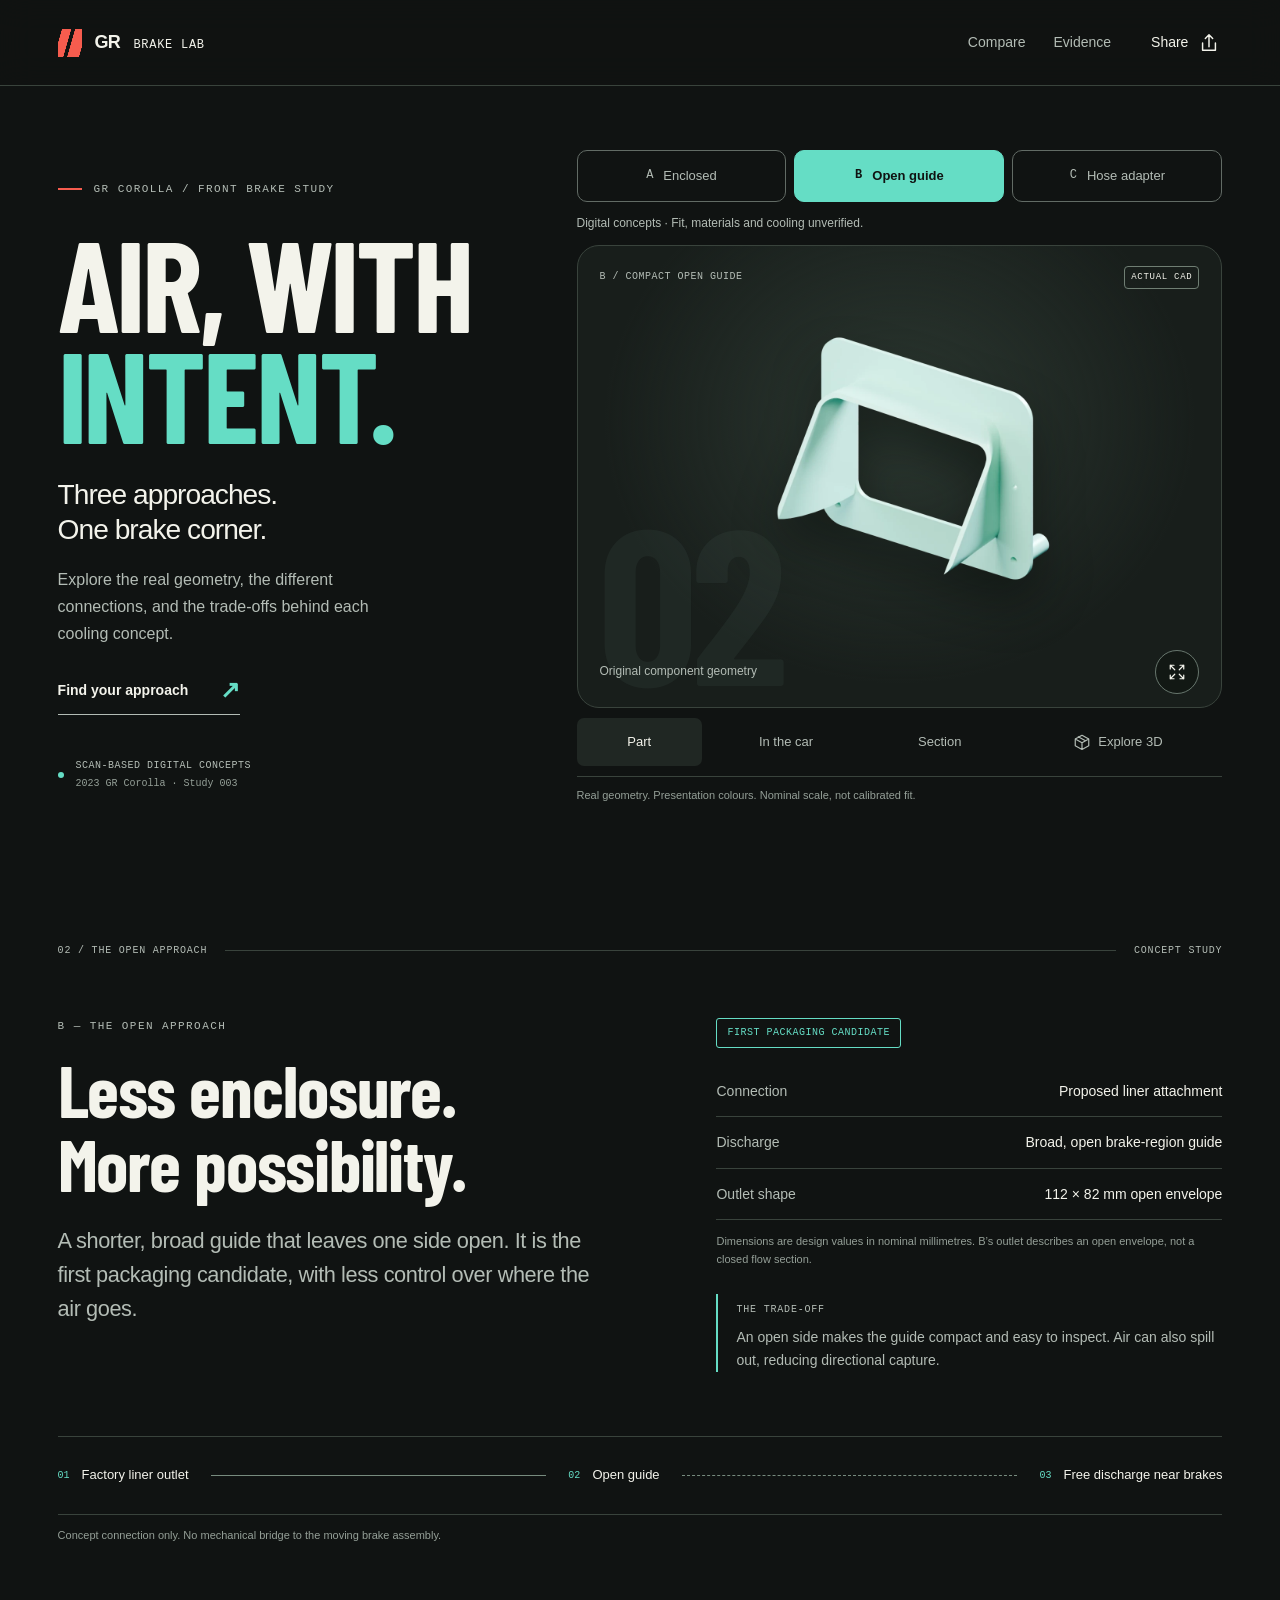
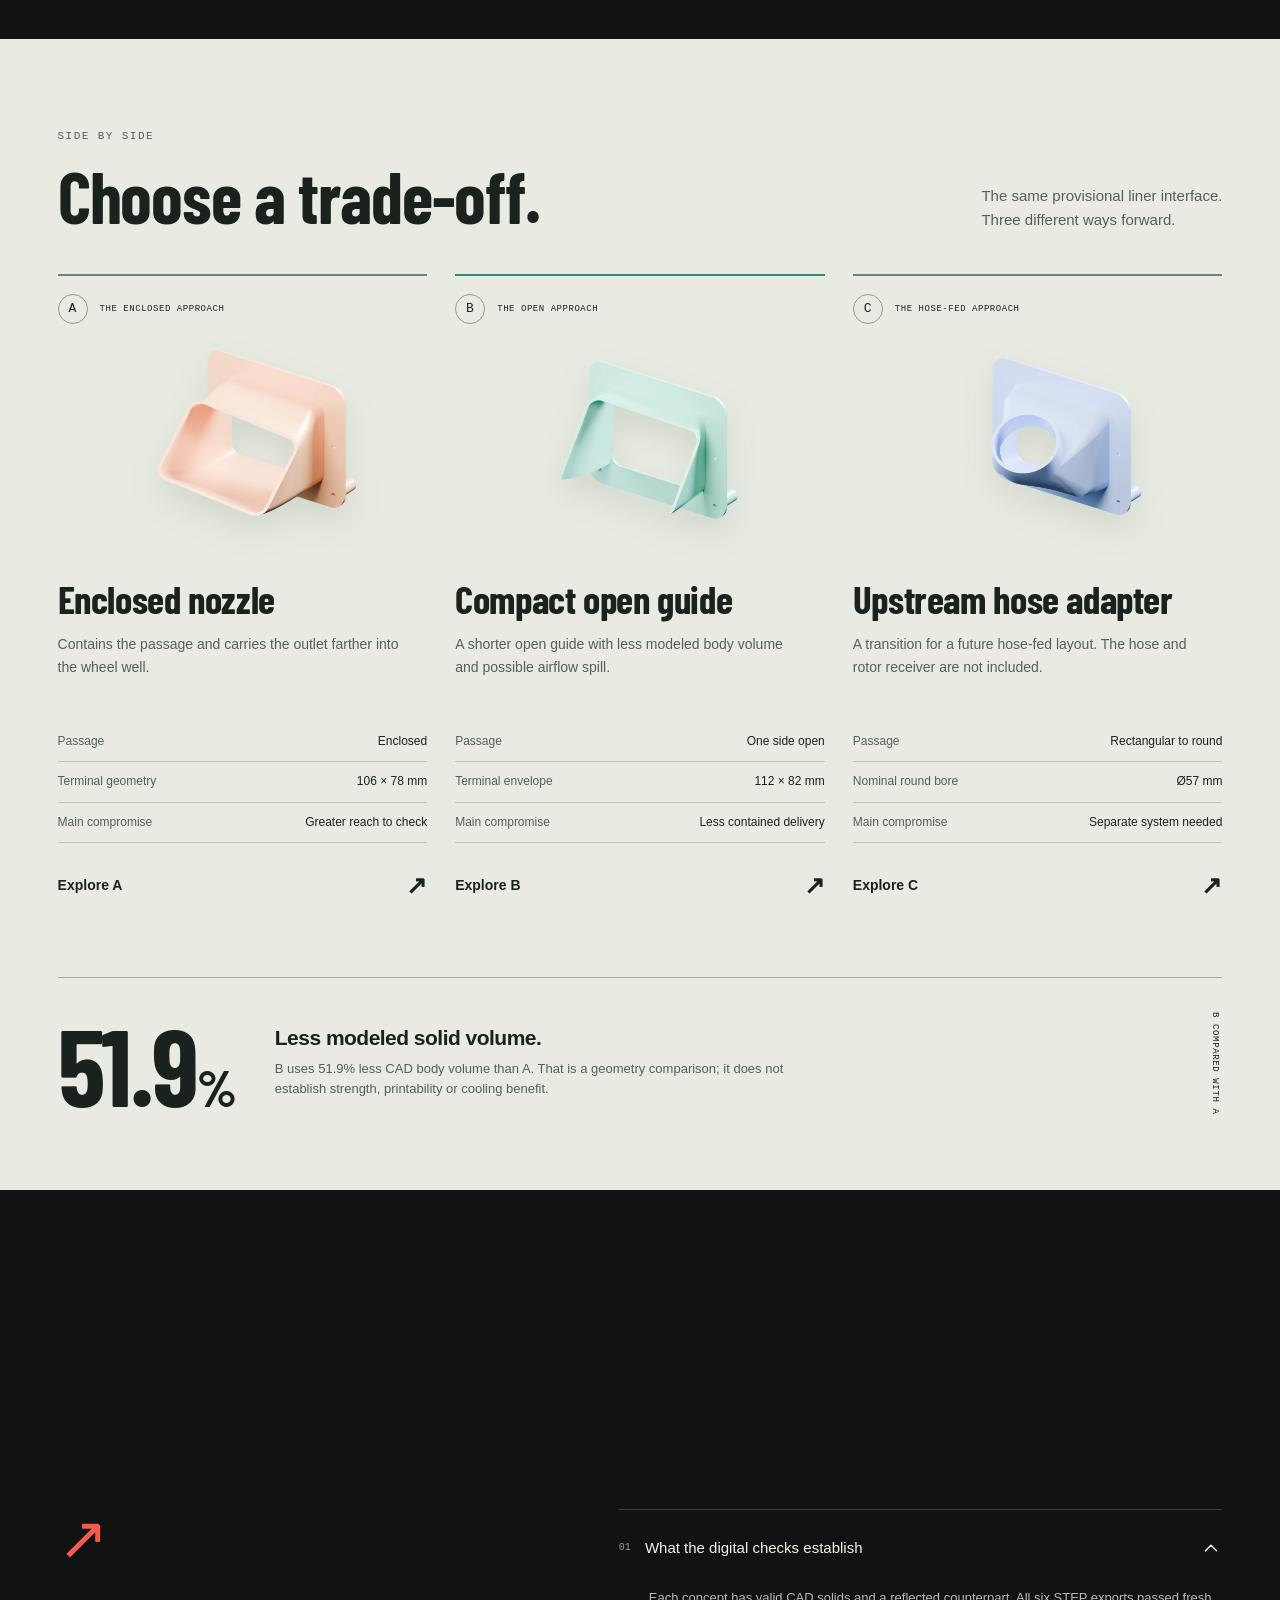
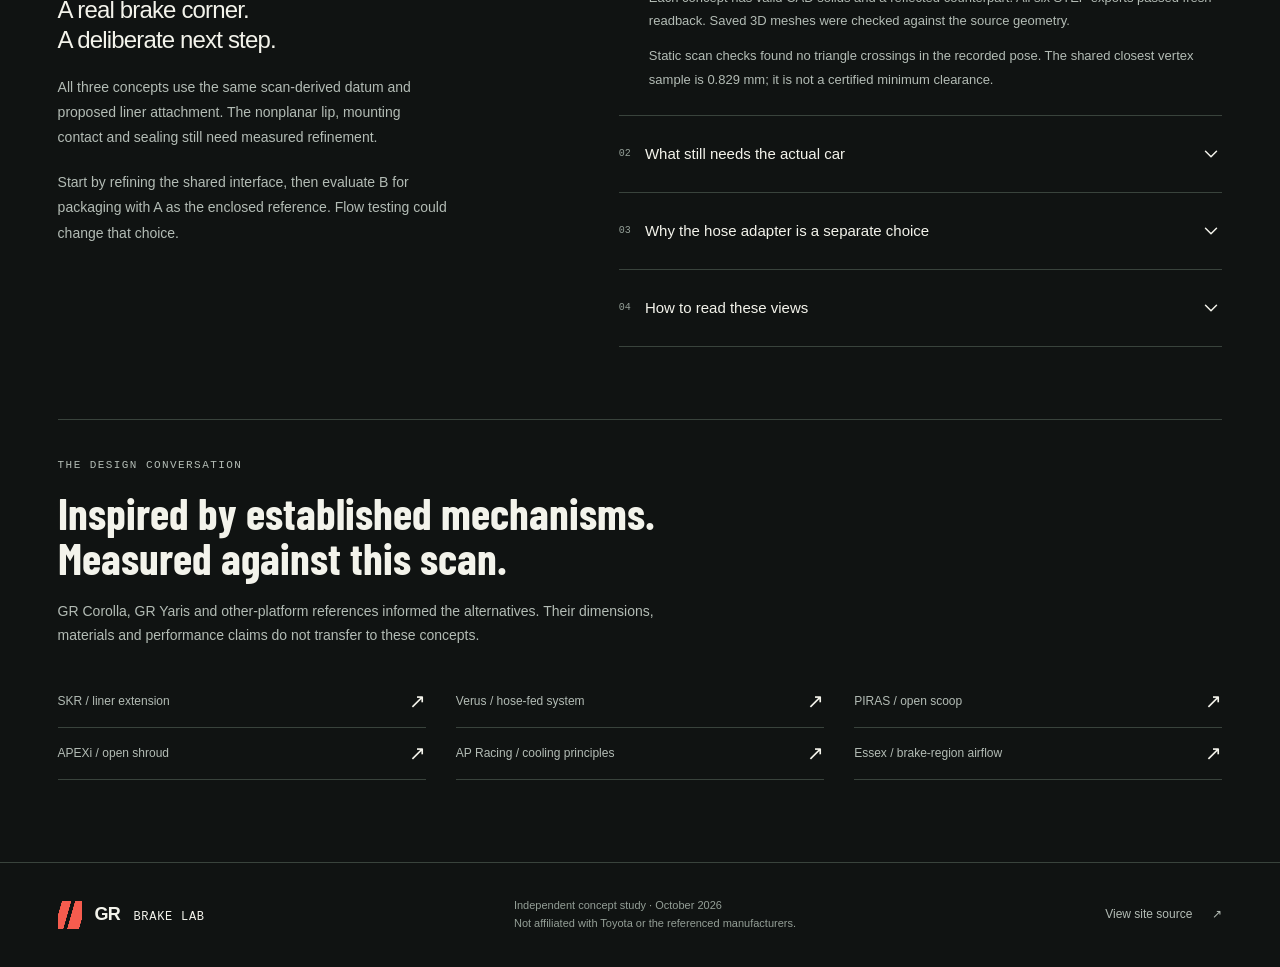
==== index.html @ 75c65ee0 "Publish interactive GR Corolla brake-cooling concept showcase" ====
<!doctype html>
<html lang="en">
<head>
  <meta charset="utf-8">
  <meta name="viewport" content="width=device-width, initial-scale=1, viewport-fit=cover">
  <meta name="theme-color" content="#101312">
  <meta name="description" content="Explore three scan-based GR Corolla brake-cooling concepts. Real CAD, interactive 3D, and an honest look at the trade-offs.">
  <meta property="og:title" content="GR Brake Lab — Air, with intent.">
  <meta property="og:description" content="Three approaches to one brake corner. Explore the real geometry and compare the trade-offs.">
  <meta property="og:type" content="website">
  <meta property="og:url" content="https://barsnbolts.github.io/gr-corolla-brake-lab/">
  <meta property="og:image" content="https://barsnbolts.github.io/gr-corolla-brake-lab/assets/b-context.webp">
  <link rel="icon" href="favicon.svg" type="image/svg+xml">
  <link rel="preload" as="font" href="assets/vendor/barlow-condensed-700.ttf" type="font/ttf" crossorigin>
  <link rel="preload" as="image" href="assets/b-poster.webp">
  <link rel="stylesheet" href="styles.css">
  <script src="app.js" defer></script>
  <title>GR Brake Lab — Three Cooling Concepts</title>
</head>
<body>
  <a class="skip-link" href="#concepts">Skip to the concepts</a>
  <div class="read-progress" aria-hidden="true"><span></span></div>
  <header class="site-header">
    <a class="wordmark" href="#top" aria-label="GR Brake Lab home"><span class="brand-stripes" aria-hidden="true"></span><strong>GR <span>BRAKE LAB</span></strong></a>
    <nav aria-label="Main navigation"><a href="#compare">Compare</a><a href="#evidence">Evidence</a><button class="share-button" type="button" id="share"><span>Share</span><svg viewBox="0 0 24 24" aria-hidden="true"><path d="M12 16V3m-4 4 4-4 4 4M5 12v8h14v-8"/></svg></button></nav>
  </header>
  <main id="top">
    <section class="hero shell" aria-labelledby="hero-title">
      <div class="hero-intro">
        <p class="eyebrow reveal"><span class="tiny-line"></span> GR COROLLA / FRONT BRAKE STUDY</p>
        <h1 id="hero-title" class="reveal">AIR, WITH<br><span>INTENT.</span></h1>
        <p class="hero-deck reveal">Three approaches.<br> One brake corner.</p>
        <p class="hero-description reveal">Explore the real geometry, the different connections, and the trade-offs behind each cooling concept.</p>
        <a class="text-link reveal" href="#concepts">Find your approach <span aria-hidden="true">↗</span></a>
        <div class="study-stamp reveal"><span class="status-dot" aria-hidden="true"></span><span>SCAN-BASED DIGITAL CONCEPTS<br><small>2023 GR Corolla · Study 003</small></span></div>
      </div>
      <div class="explorer" id="concepts">
        <div class="option-tabs" role="tablist" aria-label="Cooling concept">
          <button type="button" role="tab" id="tab-a" aria-controls="concept-stage" aria-selected="false" tabindex="-1" data-option="a"><span>A</span><span>Enclosed</span></button>
          <button type="button" role="tab" id="tab-b" aria-controls="concept-stage" aria-selected="true" tabindex="0" data-option="b"><span>B</span><span>Open guide</span></button>
          <button type="button" role="tab" id="tab-c" aria-controls="concept-stage" aria-selected="false" tabindex="-1" data-option="c"><span>C</span><span>Hose adapter</span></button>
        </div>
        <p class="concept-status">Digital concepts · Fit, materials and cooling unverified.</p>
        <div class="stage" id="concept-stage" role="tabpanel" aria-labelledby="tab-b" tabindex="0" data-view="part">
          <div class="stage-topline"><span id="stage-label">B / COMPACT OPEN GUIDE</span><span class="stage-tag">ACTUAL CAD</span></div>
          <span class="stage-index" aria-hidden="true" id="stage-index">02</span>
          <div class="media-wrap" id="media-wrap"><img id="concept-image" src="assets/b-poster.webp" width="1200" height="1000" alt="Teal compact open guide with an inlet flange and an intentionally open side." fetchpriority="high"><div id="model-slot" hidden></div></div>
          <div class="stage-bottomline"><span id="view-caption">Original component geometry</span><button id="expand-image" class="icon-button" type="button" aria-label="Enlarge current CAD view"><svg viewBox="0 0 24 24" aria-hidden="true"><path d="M8 3H3v5m13-5h5v5M3 16v5h5m13-5v5h-5M3 3l6 6m12-6-6 6M3 21l6-6m12 6-6-6"/></svg></button></div>
          <div id="model-controls" class="model-controls" hidden><button type="button" id="rotate-model" aria-pressed="false">Auto-rotate</button><button type="button" id="reset-model">Reset view</button></div>
          <div id="media-status" class="media-status" role="status" aria-live="polite"></div>
        </div>
        <div class="view-tabs" role="group" aria-label="View type"><button type="button" data-view="part" aria-pressed="true">Part</button><button type="button" data-view="context" aria-pressed="false">In the car</button><button type="button" data-view="section" aria-pressed="false">Section</button><button type="button" data-view="3d" aria-pressed="false"><svg viewBox="0 0 24 24" aria-hidden="true"><path d="m12 3 9 5v9l-9 5-9-5V8l9-5Zm-9 5 9 5 9-5m-9 5v9m-5-17 9 5"/></svg>Explore 3D</button></div>
        <p class="media-note" id="media-note">Real geometry. Presentation colours. Nominal scale, not calibrated fit.</p>
      </div>
    </section>

    <section class="concept-story shell" aria-labelledby="concept-title">
      <div class="section-marker"><span id="story-number">02 / THE OPEN APPROACH</span><span class="marker-rule"></span><span>CONCEPT STUDY</span></div>
      <div class="story-grid">
        <div><p class="eyebrow" id="concept-kicker">B — COMPACT OPEN GUIDE</p><h2 id="concept-title">Less enclosure.<br>More possibility.</h2><p class="large-copy" id="concept-description">A shorter, broad guide that leaves one side open. It is the first packaging candidate, with less control over where the air goes.</p></div>
        <div class="story-details"><span class="recommendation" id="recommendation">FIRST PACKAGING CANDIDATE</span><dl class="spec-list"><div><dt>Connection</dt><dd id="spec-mount">Proposed liner attachment</dd></div><div><dt>Discharge</dt><dd id="spec-route">Broad, open brake-region guide</dd></div><div><dt>Outlet shape</dt><dd id="spec-outlet">112 × 82 mm open envelope</dd></div></dl><p class="spec-note">Dimensions are design values in nominal millimetres. B’s outlet describes an open envelope, not a closed flow section.</p><div class="tradeoff"><span>THE TRADE-OFF</span><p id="concept-tradeoff">An open side makes the guide compact and easy to inspect. Air can also spill out, reducing directional capture.</p></div></div>
      </div>
      <div class="connection-diagram" aria-label="Conceptual connection, not simulated airflow"><div class="connection-node"><span>01</span><strong>Factory liner outlet</strong></div><span class="connection-line" aria-hidden="true"></span><div class="connection-node"><span>02</span><strong id="connection-part">Open guide</strong></div><span class="connection-line is-open" aria-hidden="true"></span><div class="connection-node"><span>03</span><strong id="connection-end">Free discharge near brakes</strong></div></div>
      <p class="diagram-note" id="diagram-note">Concept connection only. No mechanical bridge to the moving brake assembly.</p>
    </section>

    <section class="comparison-section" id="compare" aria-labelledby="compare-title">
      <div class="shell"><div class="section-heading reveal"><div><p class="eyebrow">SIDE BY SIDE</p><h2 id="compare-title">Choose a trade-off.</h2></div><p>The same provisional liner interface.<br>Three different ways forward.</p></div>
        <div class="comparison-grid">
          <article class="comparison-card reveal" data-theme="a"><div class="card-top"><span class="option-letter">A</span><span>THE ENCLOSED APPROACH</span></div><img src="assets/a-poster.webp" width="1200" height="1000" loading="lazy" alt="Orange enclosed nozzle with a curved, closed passage."><h3>Enclosed nozzle</h3><p>Contains the passage and carries the outlet farther into the wheel well.</p><dl><div><dt>Passage</dt><dd>Enclosed</dd></div><div><dt>Terminal geometry</dt><dd>106 × 78 mm</dd></div><div><dt>Main compromise</dt><dd>Greater reach to check</dd></div></dl><button type="button" class="card-link" data-select="a">Explore A <span aria-hidden="true">↗</span></button></article>
          <article class="comparison-card reveal" data-theme="b"><div class="card-top"><span class="option-letter">B</span><span>THE OPEN APPROACH</span></div><img src="assets/b-poster.webp" width="1200" height="1000" loading="lazy" alt="Teal open guide with a shorter body and one open side."><h3>Compact open guide</h3><p>A shorter open guide with less modeled body volume and possible airflow spill.</p><dl><div><dt>Passage</dt><dd>One side open</dd></div><div><dt>Terminal envelope</dt><dd>112 × 82 mm</dd></div><div><dt>Main compromise</dt><dd>Less contained delivery</dd></div></dl><button type="button" class="card-link" data-select="b">Explore B <span aria-hidden="true">↗</span></button></article>
          <article class="comparison-card reveal" data-theme="c"><div class="card-top"><span class="option-letter">C</span><span>THE HOSE-FED APPROACH</span></div><img src="assets/c-poster.webp" width="1200" height="1000" loading="lazy" alt="Blue rectangular-to-round upstream hose adapter."><h3>Upstream hose adapter</h3><p>A transition for a future hose-fed layout. The hose and rotor receiver are not included.</p><dl><div><dt>Passage</dt><dd>Rectangular to round</dd></div><div><dt>Nominal round bore</dt><dd>Ø57 mm</dd></div><div><dt>Main compromise</dt><dd>Separate system needed</dd></div></dl><button type="button" class="card-link" data-select="c">Explore C <span aria-hidden="true">↗</span></button></article>
        </div>
        <div class="geometry-fact reveal"><span class="fact-number">51.9<span>%</span></span><div><h3>Less modeled solid volume.</h3><p>B uses 51.9% less CAD body volume than A. That is a geometry comparison; it does not establish strength, printability or cooling benefit.</p></div><span class="fact-label">B COMPARED WITH A</span></div>
      </div>
    </section>

    <section class="evidence-section shell" id="evidence" aria-labelledby="evidence-title"><div class="section-heading reveal"><div><p class="eyebrow">BUILT ON EVIDENCE</p><h2 id="evidence-title">Inspect the idea.<br>Know its limits.</h2></div><p>These are scan-based digital concepts.<br>Physical fit, material suitability and<br>cooling performance remain unverified.</p></div>
      <div class="evidence-grid"><div class="evidence-lead reveal"><span class="evidence-symbol" aria-hidden="true">↗</span><h3>A real brake corner.<br>A deliberate next step.</h3><p>All three concepts use the same scan-derived datum and proposed liner attachment. The nonplanar lip, mounting contact and sealing still need measured refinement.</p><p>Start by refining the shared interface, then evaluate B for packaging with A as the enclosed reference. Flow testing could change that choice.</p></div><div class="evidence-details">
        <details open><summary><span>01</span>What the digital checks establish<svg viewBox="0 0 24 24" aria-hidden="true"><path d="M6 9l6 6 6-6"/></svg></summary><div><p>Each concept has valid CAD solids and a reflected counterpart. All six STEP exports passed fresh readback. Saved 3D meshes were checked against the source geometry.</p><p>Static scan checks found no triangle crossings in the recorded pose. The shared closest vertex sample is 0.829 mm; it is not a certified minimum clearance.</p></div></details>
        <details><summary><span>02</span>What still needs the actual car<svg viewBox="0 0 24 24" aria-hidden="true"><path d="M6 9l6 6 6-6"/></svg></summary><div><p>Physical scale, liner contact and sealing, backside support, fastener retention, wheel and tyre clearance, full steering and suspension movement, and material/temperature testing.</p><p>The wheel is absent from the scan. Reflected geometry does not verify the opposite side. No prototype or installation is approved by this study.</p></div></details>
        <details><summary><span>03</span>Why the hose adapter is a separate choice<svg viewBox="0 0 24 24" aria-hidden="true"><path d="M6 9l6 6 6-6"/></svg></summary><div><p>C finishes the upstream component concept. An actual hose fit, retention method, moving hose route and rotor-side receiver are separate work. Its nominal 63 mm outside / 57 mm inside round band is a design choice.</p><p>The terminal section is 67.6% smaller than the inlet section. The piecewise taper has slope changes; pressure loss and cooling have not been measured.</p></div></details>
        <details><summary><span>04</span>How to read these views<svg viewBox="0 0 24 24" aria-hidden="true"><path d="M6 9l6 6 6-6"/></svg></summary><div><p>“Part” and interactive 3D show the new component. “In the car” places it against the recorded scan pose. “Section” is a diagnostic visual cut, not a manufactured half-part.</p><p>Colours and orientation aid comparison. Dimensions remain nominal and uncalibrated. There is no simulated airflow in these animations.</p><p>C’s tested one-degree aim edit succeeds; a tested three-degree edit is rejected by the CAD construction. Arbitrary parameter changes are not qualified.</p></div></details>
      </div></div>
      <div class="sources-block reveal"><p class="eyebrow">THE DESIGN CONVERSATION</p><h3>Inspired by established mechanisms.<br>Measured against this scan.</h3><p>GR Corolla, GR Yaris and other-platform references informed the alternatives. Their dimensions, materials and performance claims do not transfer to these concepts.</p><div class="source-links"><a href="https://www.skrdynamics.com/product-page/gr-yaris-brake-duct" target="_blank" rel="noopener noreferrer">SKR / liner extension <span aria-hidden="true">↗</span></a><a href="https://www.verus-engineering.com/shop/full-brake-cooling-kit-toyota-gr-corolla-4199" target="_blank" rel="noopener noreferrer">Verus / hose-fed system <span aria-hidden="true">↗</span></a><a href="https://www.pirasmotorsport.com/collections/best-sellers/products/piii-gr-corolla-brake-cooling-kit" target="_blank" rel="noopener noreferrer">PIRAS / open scoop <span aria-hidden="true">↗</span></a><a href="https://www.apexi.co.jp/products/others/gr-corolla-gzea14h-originalparts/" target="_blank" rel="noopener noreferrer">APEXi / open shroud <span aria-hidden="true">↗</span></a><a href="https://apracing.com/race-car/brake-discs/disc-cooling" target="_blank" rel="noopener noreferrer">AP Racing / cooling principles <span aria-hidden="true">↗</span></a><a href="https://www.essexparts.com/news-blog/do-i-need-brake-ducts-on-my-track-car" target="_blank" rel="noopener noreferrer">Essex / brake-region airflow <span aria-hidden="true">↗</span></a></div></div>
    </section>
  </main>
  <footer class="site-footer shell"><a class="wordmark" href="#top"><span class="brand-stripes" aria-hidden="true"></span><strong>GR <span>BRAKE LAB</span></strong></a><p>Independent concept study · October 2026<br>Not affiliated with Toyota or the referenced manufacturers.</p><a href="https://github.com/barsnbolts/gr-corolla-brake-lab" target="_blank" rel="noopener noreferrer">View site source <span aria-hidden="true">↗</span></a></footer>
  <p id="announcement" class="sr-only" role="status" aria-live="polite"></p>
  <dialog id="image-dialog" aria-label="Enlarged CAD view"><button type="button" class="dialog-close" aria-label="Close enlarged view">Close <span aria-hidden="true">×</span></button><img id="dialog-image" alt=""><p id="dialog-caption"></p></dialog>
  <dialog id="share-dialog" aria-labelledby="share-title"><button type="button" class="dialog-close" aria-label="Close share dialog">Close <span aria-hidden="true">×</span></button><h2 id="share-title">Take the idea with you.</h2><p>Copy this link to reopen the selected concept and view.</p><label for="share-url">Shareable link</label><input id="share-url" type="url" readonly><button type="button" id="copy-link" class="primary-button">Copy link</button><p id="share-status" role="status"></p></dialog>
  <noscript><p class="noscript">The comparison and evidence remain available below. Enable JavaScript to switch views and explore interactive 3D.</p></noscript>
</body>
</html>
---- styles.css ----
@font-face{font-family:Barlow;src:url('assets/vendor/barlow-condensed-700.ttf') format('truetype');font-weight:700;font-style:normal;font-display:swap}
:root{color-scheme:dark;--bg:#101312;--surface:#181e1b;--surface-2:#202723;--ink:#f3f3eb;--muted:#b3bcb5;--quiet:#949f97;--line:#39433c;--brand:#f65c4e;--accent:#65ddc5;--a:#f3aa71;--b:#65ddc5;--c:#8baef4;--gutter:clamp(20px,4.5vw,80px);--ease:cubic-bezier(.2,.75,.25,1);--display:Barlow,Impact,'Arial Narrow',sans-serif;--body:-apple-system,BlinkMacSystemFont,'Segoe UI',sans-serif;--mono:'SFMono-Regular',Consolas,monospace}
*{box-sizing:border-box}html{scroll-behavior:smooth;scroll-padding-top:100px}body{margin:0;background:var(--bg);color:var(--ink);font-family:var(--body);font-size:16px;line-height:1.6;-webkit-font-smoothing:antialiased}body:has(dialog[open]){overflow:hidden}button,a,input{-webkit-tap-highlight-color:transparent}button,input{font:inherit}button,a{touch-action:manipulation}button{cursor:pointer;color:inherit}a{color:inherit;text-decoration:none}button{border:0}button:disabled{cursor:default}img{display:block;max-width:100%}svg{width:22px;height:22px;fill:none;stroke:currentColor;stroke-width:1.6;stroke-linecap:round;stroke-linejoin:round;flex:none}[hidden]{display:none!important}::selection{background:var(--accent);color:var(--bg)}:focus-visible{outline:3px solid var(--ink);outline-offset:5px;border-radius:4px}h1,h2,h3,p{margin:0}h1,h2,h3{line-height:1.02}h2{font-family:var(--display);font-weight:700;font-size:clamp(48px,5.6vw,82px);letter-spacing:-.015em}button,a{transition:color .2s,background-color .2s,border-color .2s,opacity .2s}button:active,.primary-button:active{opacity:.7}.shell{max-width:1600px;padding-inline:var(--gutter);margin-inline:auto}.sr-only{position:absolute;width:1px;height:1px;padding:0;overflow:hidden;clip:rect(0,0,0,0);white-space:nowrap;border:0}.skip-link{position:fixed;top:10px;left:16px;z-index:50;transform:translateY(-150%);padding:12px 20px;background:var(--ink);color:var(--bg)}.skip-link:focus{transform:none}.read-progress{position:fixed;inset:0 0 auto;height:2px;z-index:40;pointer-events:none}.read-progress span{display:block;height:100%;background:var(--brand);transform-origin:left;transform:scaleX(0)}
.site-header{position:sticky;top:0;z-index:20;max-width:1600px;margin:auto;display:flex;align-items:center;justify-content:space-between;gap:16px;min-height:86px;padding:calc(16px + env(safe-area-inset-top,0px)) var(--gutter) 16px;background:rgba(16,19,18,.94);border-bottom:1px solid var(--line);-webkit-backdrop-filter:blur(16px);backdrop-filter:blur(16px)}.wordmark{display:inline-flex;align-items:center;gap:13px;min-height:44px;flex:none}.wordmark strong{font-size:18px;letter-spacing:-.04em}.wordmark strong span{font-family:var(--mono);font-size:12px;letter-spacing:.06em;margin-left:9px;font-weight:500}.brand-stripes{position:relative;width:24px;height:28px;display:inline-block;background:linear-gradient(106deg,transparent 0 12%,var(--brand) 13% 41%,transparent 42% 53%,var(--brand) 54% 90%,transparent 91%)}.site-header nav{display:flex;align-items:center;gap:28px}.site-header nav>a{font-size:14px;min-height:44px;display:flex;align-items:center;color:var(--muted)}.site-header nav>a:hover{color:var(--ink)}.share-button{display:flex;align-items:center;gap:10px;background:transparent;min-height:44px;padding:0 2px 0 12px;font-size:14px}.share-button:hover{color:var(--accent)}
.hero{display:grid;grid-template-columns: .84fr 1.16fr;gap:clamp(28px,4vw,72px);align-items:center;padding-top:64px;padding-bottom:72px;min-height:760px}.eyebrow{display:flex;align-items:center;gap:12px;font-family:var(--mono);font-size:11px;font-weight:500;letter-spacing:.13em;line-height:1.7;text-transform:uppercase;color:var(--muted)}.tiny-line{display:inline-block;width:24px;height:2px;background:var(--brand)}h1{font-family:var(--display);font-size:clamp(90px,10vw,160px);line-height:.87;letter-spacing:-.025em;margin:28px 0 28px;font-weight:700}h1>span{color:var(--accent)}.hero-deck{font-size:clamp(23px,2.2vw,32px);font-weight:500;letter-spacing:-.035em;line-height:1.25}.hero-description{max-width:365px;color:var(--muted);margin-top:18px;font-size:16px;line-height:1.7}.text-link{display:inline-flex;gap:32px;align-items:center;min-height:48px;margin-top:20px;border-bottom:1px solid var(--muted);font-size:14px;font-weight:600}.text-link span{font-size:24px;color:var(--accent);transition:transform .25s var(--ease)}.text-link:hover span{transform:translate(3px,-3px)}.study-stamp{display:flex;align-items:center;gap:12px;margin-top:42px;color:var(--muted);font-family:var(--mono);font-size:10px;letter-spacing:.05em;line-height:1.8}.study-stamp small{font-size:10px;color:var(--quiet);letter-spacing:0}.status-dot{height:6px;width:6px;border-radius:50%;background:var(--accent);flex:none}
.explorer{min-width:0;scroll-margin-top:110px;--accent:var(--b)}.option-tabs{display:grid;grid-template-columns:repeat(3,1fr);gap:8px;margin-bottom:12px}.option-tabs button{display:flex;align-items:center;justify-content:center;gap:10px;min-height:52px;background:transparent;border:1px solid #626b65;border-radius:10px;font-size:13px;color:var(--muted);padding:8px}.option-tabs button>span:first-child{font-family:var(--mono);font-size:12px}.option-tabs button[aria-selected=true]{background:var(--accent);border-color:var(--accent);color:var(--bg);font-weight:600}.option-tabs button:not([aria-selected=true]):hover{border-color:var(--ink);color:var(--ink)}.stage{position:relative;min-width:0;background:radial-gradient(ellipse at 50% 38%,#2c3831 0,transparent 65%),#181e1b;border:1px solid var(--line);border-radius:22px;overflow:hidden;isolation:isolate}.stage::before{content:'';position:absolute;inset:0;z-index:-1;background-image:radial-gradient(#8eaa9d38 .7px,transparent .7px);background-size:22px 22px;mask-image:linear-gradient(black,transparent 88%);-webkit-mask-image:linear-gradient(black,transparent 88%)}.stage-topline,.stage-bottomline{position:absolute;left:22px;right:22px;display:flex;align-items:center;justify-content:space-between;gap:12px;font-family:var(--mono);font-size:10px;letter-spacing:.05em;z-index:3;color:var(--muted);pointer-events:none}.stage-topline{top:20px}.stage-tag{font-size:9px;letter-spacing:.08em;border:1px solid #6f7e73;border-radius:4px;padding:3px 6px;color:var(--ink)}.stage-index{position:absolute;left:20px;bottom:15px;font-family:var(--display);font-size:220px;line-height:.85;letter-spacing:-.03em;color:#6f8f7e18;pointer-events:none}.media-wrap{height:clamp(360px,36vw,530px);position:relative;display:flex;align-items:center;justify-content:center;padding:35px 0}.media-wrap>img{width:100%;height:100%;object-fit:contain;position:relative;z-index:1;filter:drop-shadow(0 26px 24px #050a0770)}.stage[data-view=context] .media-wrap,.stage[data-view=section] .media-wrap{padding:42px 12px 40px}.stage[data-view=context] .media-wrap>img,.stage[data-view=section] .media-wrap>img{border-radius:8px;filter:none}.stage-bottomline{bottom:13px;letter-spacing:0;font-family:var(--body);font-size:12px}.icon-button{display:flex;align-items:center;justify-content:center;width:44px;min-height:44px;background:#101712b8;border:1px solid #67766d;border-radius:50%;pointer-events:auto;color:var(--ink)}.icon-button:hover{background:var(--surface-2);border-color:var(--ink)}.icon-button svg{width:18px;height:18px}.view-tabs{display:grid;grid-template-columns:.9fr 1.15fr 1fr 1.5fr;gap:4px;border-bottom:1px solid var(--line);padding:10px 0}.view-tabs button{font-size:13px;min-height:48px;padding:8px 4px;background:transparent;display:flex;gap:7px;justify-content:center;align-items:center;border-radius:7px;color:var(--muted)}.view-tabs button svg{width:18px;height:18px}.view-tabs button[aria-pressed=true]{background:var(--surface-2);color:var(--ink)}.view-tabs button:hover{color:var(--accent)}.media-note{font-size:11px;color:var(--quiet);margin-top:10px;min-height:36px;line-height:1.6}.media-status{position:absolute;left:24px;right:24px;top:52px;color:var(--ink);font-size:13px;text-align:center;z-index:4;pointer-events:none}.media-status:not(:empty){background:#101312e8;padding:10px;border:1px solid var(--line);border-radius:8px}#model-slot{position:absolute;inset:20px 0 30px;z-index:2}model-viewer{width:100%;height:100%;background:transparent;--progress-bar-color:var(--accent);--progress-bar-height:2px;touch-action:pan-y}.model-controls{position:absolute;left:20px;bottom:70px;z-index:5;display:flex;gap:8px}.model-controls button{background:var(--bg);padding:10px 13px;border:1px solid #67766d;border-radius:8px;font-size:12px;min-height:44px}.model-controls button[aria-pressed=true]{background:var(--accent);color:var(--bg)}.model-controls button:disabled{opacity:.55}
.concept-story{padding-top:48px;padding-bottom:94px}.section-marker{display:flex;gap:18px;align-items:center;font-family:var(--mono);font-size:10px;letter-spacing:.08em;color:var(--muted)}.marker-rule{flex:1;border-bottom:1px solid var(--line)}.story-grid{display:grid;grid-template-columns:1.1fr 1fr;gap:clamp(35px,8vw,130px);padding-top:58px}.story-grid h2{margin:16px 0 24px;font-size:clamp(52px,5.7vw,84px);max-width:620px}.large-copy{font-size:clamp(18px,1.7vw,22px);line-height:1.55;letter-spacing:-.02em;max-width:560px;color:var(--muted)}.recommendation{display:inline-block;font-family:var(--mono);font-size:10px;letter-spacing:.05em;color:var(--accent);padding:6px 10px;border:1px solid currentColor;border-radius:3px;margin-bottom:18px}.spec-list{margin:0}.spec-list>div{display:flex;gap:18px;justify-content:space-between;padding:14px 0;border-bottom:1px solid var(--line);font-size:14px}.spec-list dt{color:var(--muted)}.spec-list dd{margin:0;text-align:right;max-width:65%}.spec-note{font-size:11px;line-height:1.65;color:var(--quiet);margin-top:12px}.tradeoff{border-left:2px solid var(--accent);padding-left:18px;margin-top:26px}.tradeoff>span{font-family:var(--mono);font-size:10px;letter-spacing:.08em;color:var(--muted)}.tradeoff p{font-size:14px;color:var(--muted);line-height:1.65;margin-top:6px}.connection-diagram{display:flex;gap:22px;align-items:center;margin-top:64px;padding:28px 0;border-top:1px solid var(--line);border-bottom:1px solid var(--line)}.connection-node{display:flex;gap:12px;align-items:center}.connection-node>span{font-family:var(--mono);color:var(--accent);font-size:10px}.connection-node strong{font-size:13px;font-weight:500;max-width:210px}.connection-line{flex:1;min-width:28px;border-top:1px solid #778b7e}.connection-line.is-open{border-top-style:dashed}.diagram-note{margin-top:12px;font-size:11px;color:var(--quiet)}
.comparison-section{background:#e9ebe2;color:#19221d;padding:88px 0 72px;--ink:#19221d;--muted:#536057;--line:#bcc5b9;--quiet:#536057}.section-heading{display:flex;justify-content:space-between;align-items:flex-end;gap:32px;margin-bottom:42px}.section-heading .eyebrow{margin-bottom:14px}.section-heading>p{font-size:15px;color:var(--muted);max-width:360px;line-height:1.6}.comparison-grid{display:grid;grid-template-columns:repeat(3,minmax(0,1fr));gap:28px}.comparison-card{border-top:2px solid #718276;min-width:0;display:flex;flex-direction:column}.comparison-card[data-theme=b]{border-color:#2c8976}.card-top{display:flex;align-items:center;gap:12px;margin-top:18px;font-family:var(--mono);font-size:9px;letter-spacing:.06em}.option-letter{font-size:13px;border:1px solid #8d9d8f;width:30px;height:30px;display:flex;align-items:center;justify-content:center;border-radius:50%}.comparison-card>img{width:100%;height:255px;object-fit:contain;filter:drop-shadow(0 15px 15px #304c3920);transition:transform .6s var(--ease)}.comparison-card:hover>img{transform:translateY(-5px) rotate(-1deg)}.comparison-card h3{font-family:var(--display);font-size:39px;font-weight:700;margin-bottom:14px;letter-spacing:-.01em}.comparison-card>p{font-size:14px;line-height:1.65;color:var(--muted);min-height:69px;max-width:350px}.comparison-card dl{font-size:12px;margin:20px 0 14px}.comparison-card dl>div{display:flex;justify-content:space-between;align-items:flex-start;gap:10px;padding:10px 0;border-bottom:1px solid var(--line)}.comparison-card dt{color:var(--muted)}.comparison-card dd{text-align:right;margin:0;max-width:60%}.card-link{display:flex;align-items:center;justify-content:space-between;min-height:48px;width:100%;background:transparent;color:var(--ink);padding:8px 0;font-size:14px;font-weight:600;margin-top:auto}.card-link>span{font-size:25px}.card-link:hover{color:#136553}.geometry-fact{display:grid;grid-template-columns:auto 1fr auto;align-items:center;gap:40px;margin-top:64px;border-top:1px solid #9dac9d;padding-top:32px}.fact-number{font-family:var(--display);font-size:108px;line-height:1;letter-spacing:-.02em;white-space:nowrap}.fact-number>span{font-size:52px}.geometry-fact h3{font-size:21px;letter-spacing:-.025em;margin-bottom:10px}.geometry-fact p{max-width:520px;font-size:13px;color:var(--muted)}.fact-label{font-family:var(--mono);font-size:9px;letter-spacing:.07em;writing-mode:vertical-rl}
.evidence-section{padding-top:98px;padding-bottom:82px}.evidence-grid{display:grid;grid-template-columns:.85fr 1.15fr;gap:clamp(40px,9vw,140px)}.evidence-symbol{font-size:60px;color:var(--brand);line-height:1;display:inline-block;margin-bottom:26px}.evidence-lead h3{font-size:24px;font-weight:500;line-height:1.25;letter-spacing:-.035em}.evidence-lead>p{font-size:14px;line-height:1.8;color:var(--muted);margin-top:20px;max-width:390px}.evidence-details details{border-top:1px solid var(--line)}.evidence-details details:last-child{border-bottom:1px solid var(--line)}summary{list-style:none;cursor:pointer;display:flex;align-items:center;gap:14px;min-height:76px;font-size:15px;font-weight:500;padding:15px 0}summary::-webkit-details-marker{display:none}summary>span{font-family:var(--mono);font-size:10px;color:var(--quiet)}summary svg{margin-left:auto;flex:none;transition:transform .25s var(--ease)}details[open] summary svg{transform:rotate(180deg)}details>div{padding:0 0 24px 30px}details p{font-size:13px;color:var(--muted);line-height:1.8;max-width:580px}details p+p{margin-top:12px}.sources-block{border-top:1px solid var(--line);margin-top:72px;padding-top:36px}.sources-block h3{font-family:var(--display);font-size:44px;margin:16px 0 18px}.sources-block>p:not(.eyebrow){max-width:620px;font-size:14px;color:var(--muted);line-height:1.75}.source-links{display:grid;grid-template-columns:repeat(3,1fr);gap:0 30px;margin-top:28px}.source-links>a{font-size:12px;min-height:52px;display:flex;align-items:center;justify-content:space-between;gap:10px;border-bottom:1px solid var(--line);color:var(--muted)}.source-links>a:hover{color:var(--accent)}.source-links span{font-size:20px;color:var(--ink)}.site-footer{display:flex;align-items:center;justify-content:space-between;gap:30px;border-top:1px solid var(--line);padding-top:30px;padding-bottom:calc(30px + env(safe-area-inset-bottom,0px))}.site-footer p{font-size:11px;color:var(--quiet)}.site-footer>a:last-child{font-size:12px;color:var(--muted);min-height:44px;display:flex;align-items:center;gap:20px}
dialog{color:var(--ink);border:1px solid #67766d;background:var(--bg);border-radius:20px;max-width:min(92vw,1180px);max-height:90dvh;padding:24px;box-shadow:0 20px 100px #0009}dialog::backdrop{background:#050a09df;-webkit-backdrop-filter:blur(10px);backdrop-filter:blur(10px)}.dialog-close{display:flex;align-items:center;justify-content:flex-end;gap:15px;min-height:44px;margin-left:auto;padding:0 0 12px 12px;background:transparent;font-size:13px}.dialog-close>span{font-size:26px}.dialog-close:hover{color:var(--accent)}#image-dialog{width:min(92vw,1180px)}#image-dialog>img{width:100%;height:65dvh;object-fit:contain;background:var(--surface);border-radius:10px}#dialog-caption{font-size:12px;color:var(--muted);margin-top:14px}#share-dialog{width:min(92vw,500px);padding:24px 28px 28px}#share-dialog h2{font-size:44px;margin:12px 0 16px}#share-dialog p{font-size:14px;color:var(--muted)}#share-dialog label{display:block;font-size:12px;margin:22px 0 8px}#share-url{width:100%;padding:14px;border:1px solid #718076;border-radius:8px;background:var(--surface);color:var(--ink);font-size:14px;min-height:48px}.primary-button{background:var(--accent);color:var(--bg);font-weight:600;padding:14px 24px;min-height:50px;border-radius:8px;width:100%;margin-top:12px}#share-status{min-height:24px;margin-top:12px}.noscript{padding:20px;text-align:center;border-top:1px solid var(--line)}.js .reveal{opacity:0;transform:translateY(20px);transition:opacity .7s var(--ease),transform .7s var(--ease)}.js .reveal.is-visible{opacity:1;transform:none}
@media(min-width:1600px){.site-header{border-inline:1px solid var(--line)}}
@media(max-width:1050px){.site-header nav{gap:18px}.hero{gap:30px;min-height:680px;padding-top:48px}.hero .eyebrow{font-size:9px}.hero h1{font-size:112px}.media-wrap{height:410px}.hero-deck{font-size:26px}.hero-description{font-size:15px}.comparison-grid{gap:20px}.comparison-card h3{font-size:34px}.comparison-card>img{height:215px}.geometry-fact{gap:24px}.story-grid{gap:48px}.evidence-grid{gap:48px}.stage-topline{font-size:9px;left:16px;right:16px}.stage-tag{font-size:8px}.option-tabs button{font-size:12px;gap:7px}}
@media(max-width:760px){:root{--gutter:24px}.site-header{min-height:72px;padding-top:calc(10px + env(safe-area-inset-top,0px));padding-bottom:10px}.site-header nav{gap:12px}.site-header nav>a:nth-child(2){display:none}.wordmark{gap:10px}.wordmark strong{font-size:17px}.wordmark strong span{font-size:10px;margin-left:7px}.site-header nav>a,.share-button{font-size:12px}.share-button{gap:8px;padding-left:4px}.share-button svg{width:20px}.hero{grid-template-columns:1fr;gap:38px;padding-top:42px;padding-bottom:28px;min-height:0;align-items:start}.hero-intro{position:relative}.hero .eyebrow{font-size:9px}.hero h1{font-size:clamp(84px,21vw,138px);margin:26px 0 25px;line-height:.87}.hero-deck{font-size:22px;position:static;max-width:none}.hero-deck br{display:none}.hero-intro>.hero-description{display:none}.hero-intro>.study-stamp{display:none}.hero-description{max-width:330px;font-size:14px;line-height:1.7}.text-link{font-size:13px;margin-top:16px;gap:26px}.study-stamp{margin-top:24px;font-size:9px}.study-stamp small{font-size:9px}.explorer{scroll-margin-top:90px}.option-tabs{gap:7px}.option-tabs button{font-size:12px;min-height:50px}.media-wrap{height:380px}.stage-topline{font-size:9px}.stage-index{font-size:190px}.stage{border-radius:18px}.stage-bottomline{left:17px;right:17px;font-size:11px}.view-tabs{padding:8px 0}.view-tabs button{font-size:12px;gap:5px}.view-tabs button svg{width:16px}.media-note{font-size:10px}.concept-story{padding-top:24px;padding-bottom:56px}.section-marker{font-size:8px;gap:10px}.story-grid{grid-template-columns:1fr;gap:30px;padding-top:34px}.story-grid h2{font-size:60px;max-width:500px;margin-bottom:18px}.large-copy{font-size:18px}.story-details{padding-top:4px}.recommendation{font-size:9px}.spec-list>div{font-size:13px}.tradeoff p{font-size:13px}.connection-diagram{gap:9px;margin-top:34px;padding:20px 0;align-items:flex-start}.connection-node{display:block;flex:1}.connection-node>span{display:block;margin-bottom:5px}.connection-node strong{font-size:11px;line-height:1.5;display:block}.connection-line{min-width:10px;margin-top:26px;flex:.4}.diagram-note{font-size:10px}.comparison-section{padding:56px 0}.section-heading{display:block;margin-bottom:32px}.section-heading h2{font-size:64px}.section-heading>p{font-size:14px;margin-top:20px}.comparison-grid{grid-template-columns:1fr;gap:34px}.comparison-card{display:grid;grid-template-columns:1fr 1fr;gap:0 18px}.card-top{grid-column:1/-1;font-size:8px}.comparison-card>img{grid-column:2;grid-row:2/5;align-self:center;height:240px;width:100%;transform:scale(1.16);pointer-events:none}.comparison-card h3{grid-column:1;grid-row:2;font-size:38px;margin:25px 0 14px}.comparison-card>p{grid-column:1;grid-row:3;font-size:13px;min-height:0}.comparison-card dl{grid-column:1/-1;margin:20px 0 8px;font-size:12px}.card-link{grid-column:1/-1;grid-row:6}.comparison-card:hover>img{transform:scale(1.16)}.geometry-fact{display:grid;grid-template-columns:auto 1fr;gap:16px;margin-top:42px;padding-top:24px}.fact-number{font-size:80px}.fact-number>span{font-size:36px}.geometry-fact h3{font-size:18px;line-height:1.2}.geometry-fact p{font-size:12px}.fact-label{writing-mode:horizontal-tb;grid-column:2;font-size:8px}.evidence-section{padding-top:60px;padding-bottom:50px}.evidence-grid{grid-template-columns:1fr;gap:32px}.evidence-lead{display:grid;grid-template-columns:40px 1fr;gap:0 15px}.evidence-symbol{grid-column:1;grid-row:1/3;font-size:45px}.evidence-lead h3{grid-column:2;font-size:24px}.evidence-lead>p{grid-column:2;max-width:none;font-size:13px;margin-top:15px}.evidence-lead>p:last-child{grid-column:1/-1;margin-top:20px}summary{font-size:14px;gap:10px;min-height:74px}details>div{padding-left:22px}.sources-block{margin-top:44px;padding-top:28px}.sources-block h3{font-size:40px}.sources-block>p:not(.eyebrow){font-size:13px}.source-links{grid-template-columns:1fr 1fr;gap:0 20px}.source-links>a{font-size:11px;line-height:1.4;min-height:62px}.site-footer{display:grid;grid-template-columns:1fr auto;gap:18px;padding-top:24px;padding-bottom:calc(24px + env(safe-area-inset-bottom,0px))}.site-footer p{grid-column:1/-1;grid-row:2;font-size:10px}.site-footer>a:last-child{font-size:10px;gap:7px}.site-footer .wordmark strong span{font-size:9px}.site-footer .brand-stripes{width:19px;height:24px}dialog{padding:16px;max-width:95vw;max-height:90dvh}#image-dialog{width:95vw}#image-dialog>img{height:65dvh}#share-dialog{padding:16px 20px 20px}}
@media(max-width:390px){:root{--gutter:18px}.wordmark strong span{font-size:9px;margin-left:5px}.brand-stripes{width:20px;height:25px}.site-header nav{gap:9px}.hero-deck{position:static;max-width:none;margin-top:0}.hero-deck br{display:none}.hero-description{margin-top:14px}.hero h1{font-size:88px}.hero{gap:30px;padding-top:34px}.media-wrap{height:340px}.stage-topline{left:14px;right:14px;font-size:8px}.option-tabs button{font-size:11px;gap:6px}.view-tabs button{font-size:11px}.comparison-card h3{font-size:34px}.comparison-card>img{height:225px}.fact-number{font-size:70px}.geometry-fact{gap:12px}.geometry-fact h3{font-size:16px}.geometry-fact p{font-size:11px}.section-heading h2{font-size:58px}}
@media(prefers-reduced-motion:reduce){html{scroll-behavior:auto}*,*::before,*::after{animation-duration:.01ms!important;animation-iteration-count:1!important;transition-duration:.01ms!important}.js .reveal{opacity:1;transform:none}.comparison-card:hover>img{transform:none}.comparison-card>img{transition:none}.read-progress{display:none}}

.concept-status{font-size:12px;line-height:1.6;color:var(--muted);margin:0 0 12px}

/* Text enlargement keeps controls and long display words inside the viewport. */
html{scroll-padding-top:calc(var(--header-height,86px) + 20px)}
.site-header{flex-wrap:wrap}.site-header nav{flex-wrap:wrap;min-width:0}
h1,h2,h3{overflow-wrap:anywhere}.hero-intro,.story-grid>div,.evidence-grid>div{min-width:0}
.option-tabs{grid-template-columns:repeat(3,minmax(0,1fr))}.option-tabs button{min-width:0}.option-tabs button>span:last-child{min-width:0;overflow-wrap:anywhere}
.view-tabs{grid-template-columns:minmax(0,.9fr) minmax(0,1.15fr) minmax(0,1fr) minmax(0,1.5fr)}.view-tabs button{min-width:0;flex-wrap:wrap;overflow-wrap:anywhere}
.connection-node{min-width:0;overflow-wrap:anywhere}.spec-list>div{flex-wrap:wrap}.spec-list dd{max-width:100%;margin-left:auto}
.explorer{scroll-margin-top:calc(var(--header-height,86px) + 20px)}
@media(max-width:760px){.comparison-card{grid-template-columns:repeat(2,minmax(0,1fr))}.geometry-fact{grid-template-columns:1fr}.fact-label{grid-column:1}.hero-deck{line-height:1.4}}
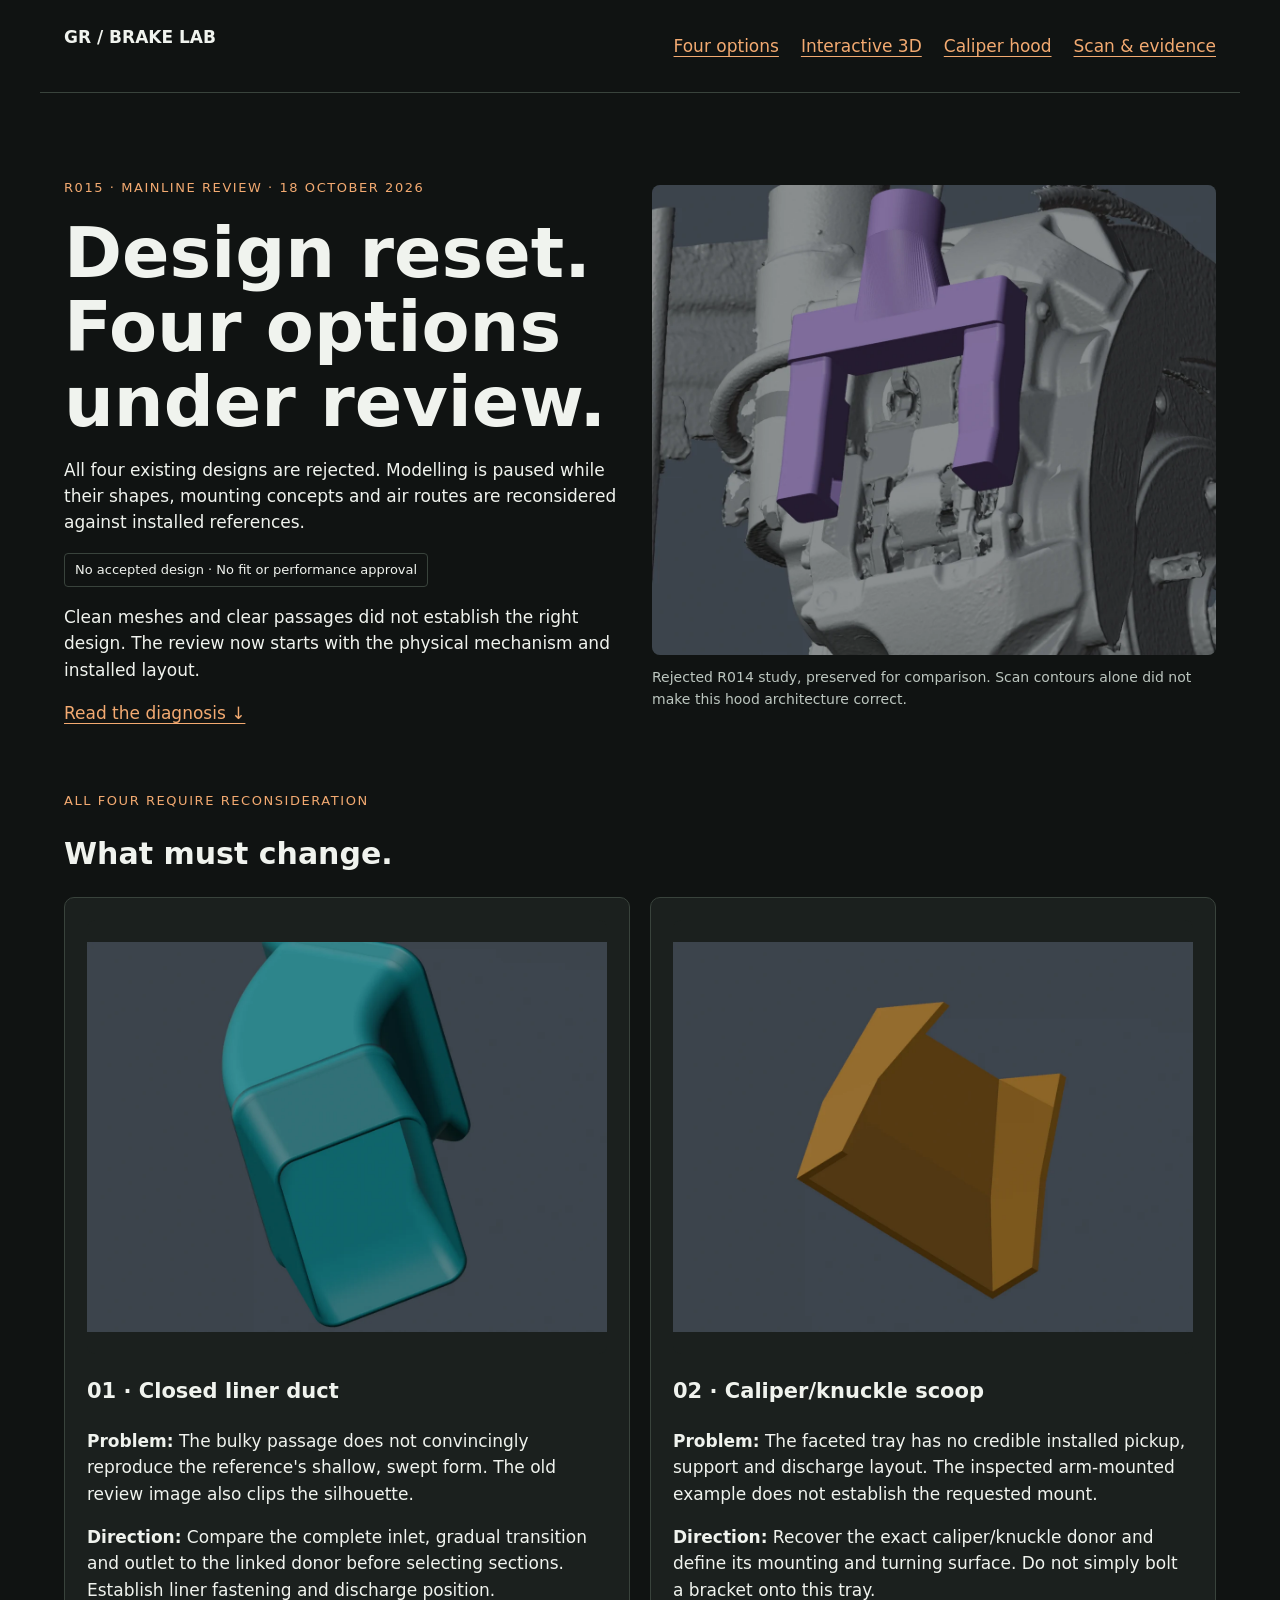
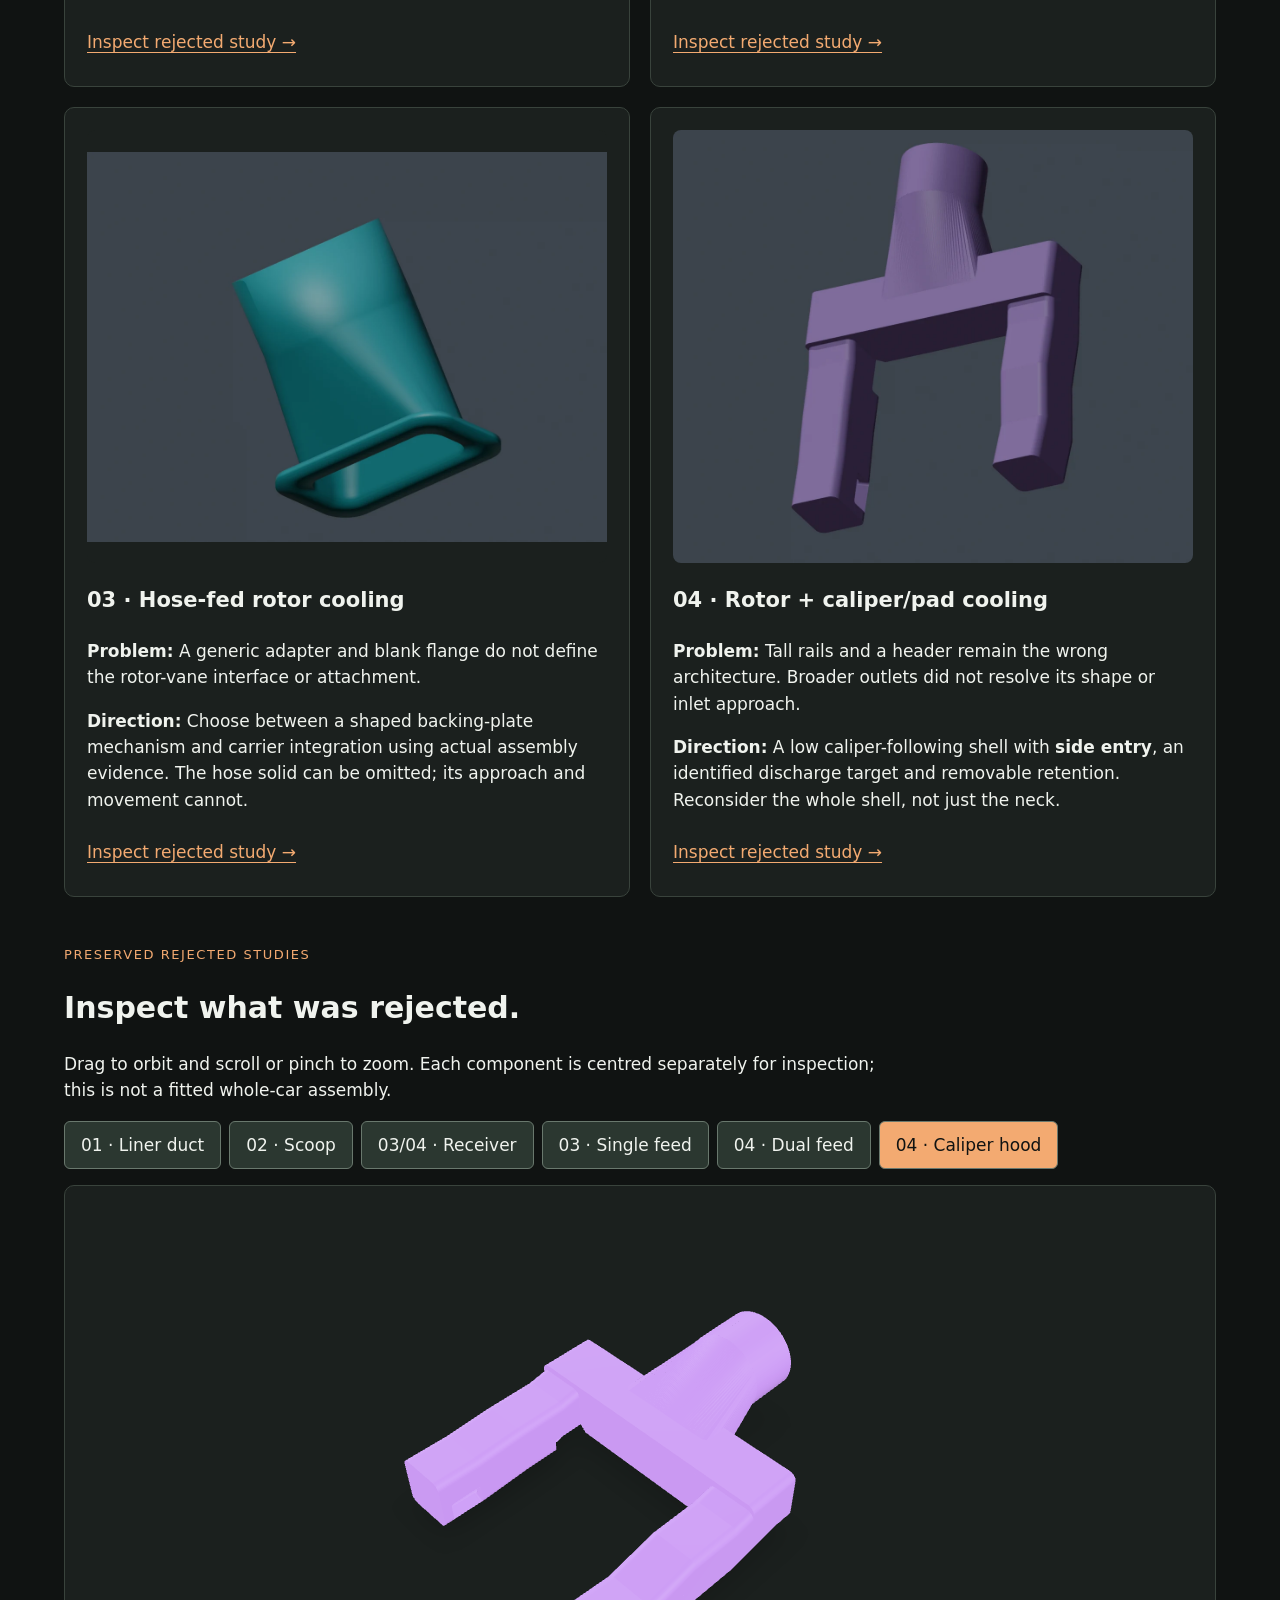
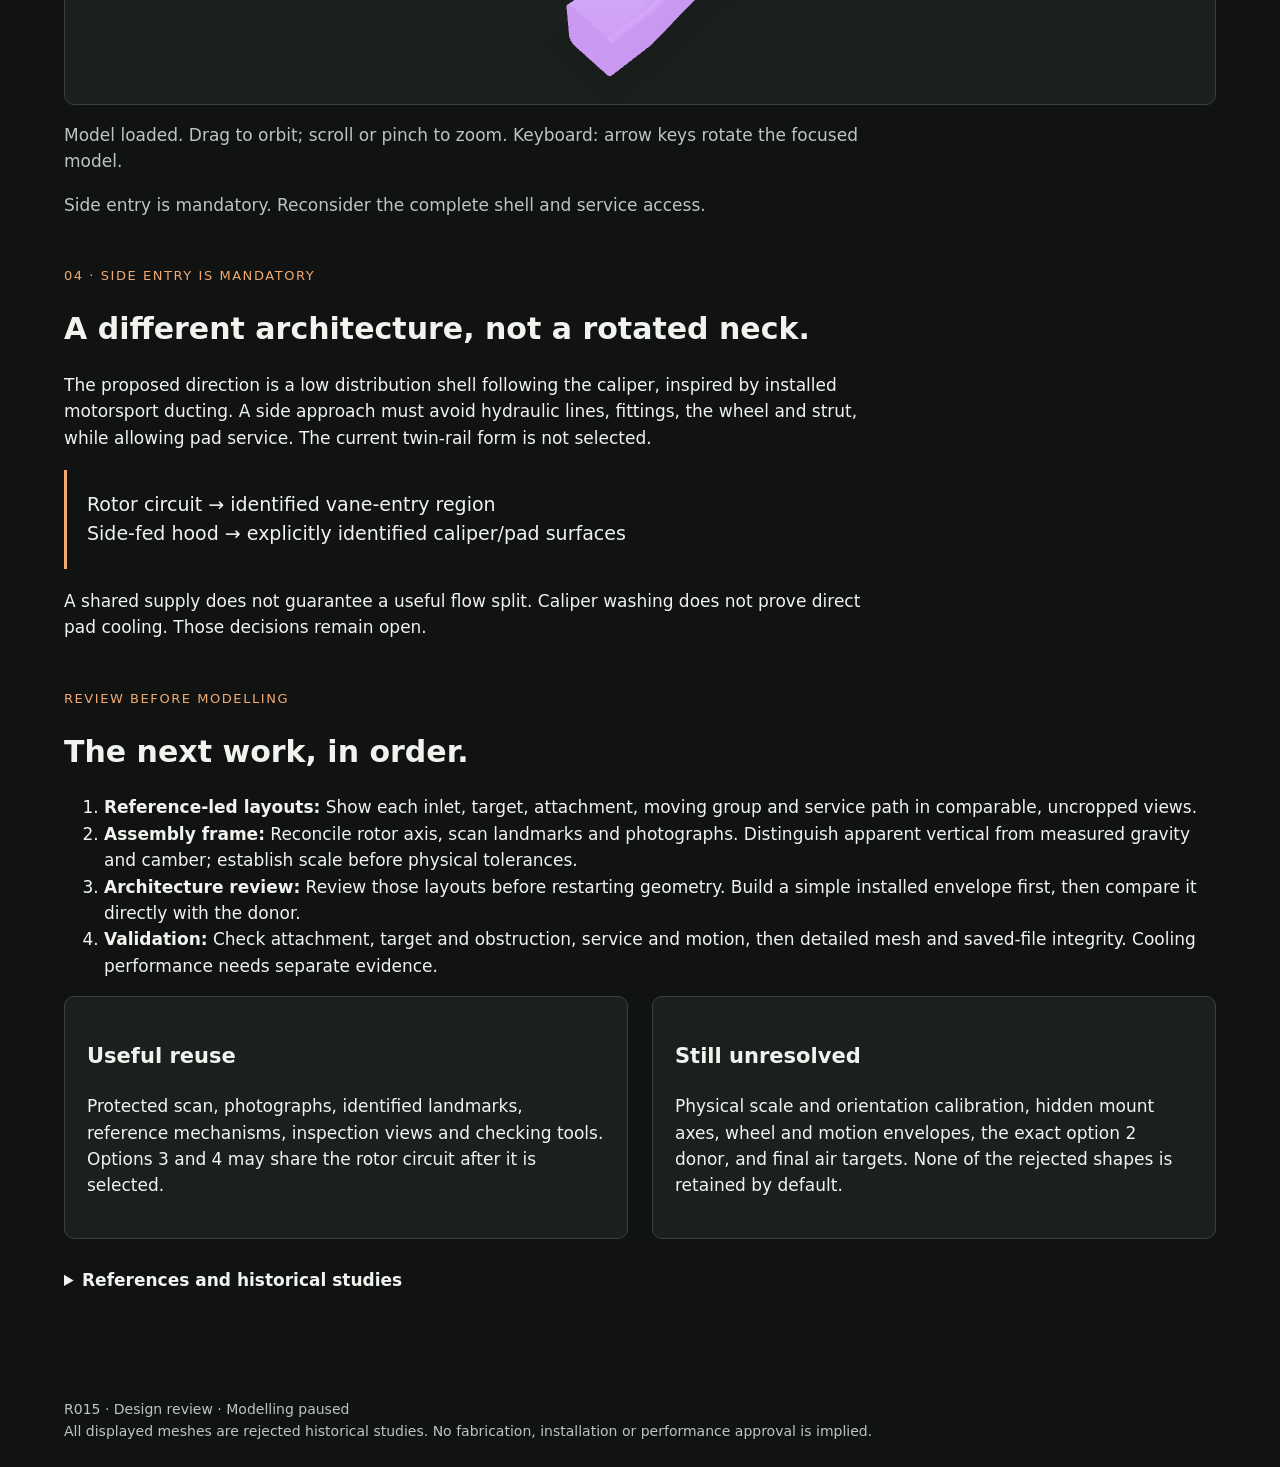
==== commit 659b3d99: "Publish four-option design reset and rejected study viewer" ====
--- a/index.html
+++ b/index.html
@@ -1,94 +1,36 @@
 <!doctype html>
-<html lang="en">
-<head>
-  <meta charset="utf-8">
-  <meta name="viewport" content="width=device-width, initial-scale=1, viewport-fit=cover">
-  <meta name="theme-color" content="#101312">
-  <meta name="description" content="Explore three scan-based GR Corolla brake-cooling concepts. Real CAD, interactive 3D, and an honest look at the trade-offs.">
-  <meta property="og:title" content="GR Brake Lab — Air, with intent.">
-  <meta property="og:description" content="Three approaches to one brake corner. Explore the real geometry and compare the trade-offs.">
-  <meta property="og:type" content="website">
-  <meta property="og:url" content="https://barsnbolts.github.io/gr-corolla-brake-lab/">
-  <meta property="og:image" content="https://barsnbolts.github.io/gr-corolla-brake-lab/assets/b-context.webp">
-  <link rel="icon" href="favicon.svg" type="image/svg+xml">
-  <link rel="preload" as="font" href="assets/vendor/barlow-condensed-700.ttf" type="font/ttf" crossorigin>
-  <link rel="preload" as="image" href="assets/b-poster.webp">
-  <link rel="stylesheet" href="styles.css">
-  <script src="app.js" defer></script>
-  <title>GR Brake Lab — Three Cooling Concepts</title>
-</head>
-<body>
-  <a class="skip-link" href="#concepts">Skip to the concepts</a>
-  <div class="read-progress" aria-hidden="true"><span></span></div>
-  <header class="site-header">
-    <a class="wordmark" href="#top" aria-label="GR Brake Lab home"><span class="brand-stripes" aria-hidden="true"></span><strong>GR <span>BRAKE LAB</span></strong></a>
-    <nav aria-label="Main navigation"><a href="#compare">Compare</a><a href="#evidence">Evidence</a><button class="share-button" type="button" id="share"><span>Share</span><svg viewBox="0 0 24 24" aria-hidden="true"><path d="M12 16V3m-4 4 4-4 4 4M5 12v8h14v-8"/></svg></button></nav>
-  </header>
-  <main id="top">
-    <section class="hero shell" aria-labelledby="hero-title">
-      <div class="hero-intro">
-        <p class="eyebrow reveal"><span class="tiny-line"></span> GR COROLLA / FRONT BRAKE STUDY</p>
-        <h1 id="hero-title" class="reveal">AIR, WITH<br><span>INTENT.</span></h1>
-        <p class="hero-deck reveal">Three approaches.<br> One brake corner.</p>
-        <p class="hero-description reveal">Explore the real geometry, the different connections, and the trade-offs behind each cooling concept.</p>
-        <a class="text-link reveal" href="#concepts">Find your approach <span aria-hidden="true">↗</span></a>
-        <div class="study-stamp reveal"><span class="status-dot" aria-hidden="true"></span><span>SCAN-BASED DIGITAL CONCEPTS<br><small>2023 GR Corolla · Study 003</small></span></div>
-      </div>
-      <div class="explorer" id="concepts">
-        <div class="option-tabs" role="tablist" aria-label="Cooling concept">
-          <button type="button" role="tab" id="tab-a" aria-controls="concept-stage" aria-selected="false" tabindex="-1" data-option="a"><span>A</span><span>Enclosed</span></button>
-          <button type="button" role="tab" id="tab-b" aria-controls="concept-stage" aria-selected="true" tabindex="0" data-option="b"><span>B</span><span>Open guide</span></button>
-          <button type="button" role="tab" id="tab-c" aria-controls="concept-stage" aria-selected="false" tabindex="-1" data-option="c"><span>C</span><span>Hose adapter</span></button>
-        </div>
-        <p class="concept-status">Digital concepts · Fit, materials and cooling unverified.</p>
-        <div class="stage" id="concept-stage" role="tabpanel" aria-labelledby="tab-b" tabindex="0" data-view="part">
-          <div class="stage-topline"><span id="stage-label">B / COMPACT OPEN GUIDE</span><span class="stage-tag">ACTUAL CAD</span></div>
-          <span class="stage-index" aria-hidden="true" id="stage-index">02</span>
-          <div class="media-wrap" id="media-wrap"><img id="concept-image" src="assets/b-poster.webp" width="1200" height="1000" alt="Teal compact open guide with an inlet flange and an intentionally open side." fetchpriority="high"><div id="model-slot" hidden></div></div>
-          <div class="stage-bottomline"><span id="view-caption">Original component geometry</span><button id="expand-image" class="icon-button" type="button" aria-label="Enlarge current CAD view"><svg viewBox="0 0 24 24" aria-hidden="true"><path d="M8 3H3v5m13-5h5v5M3 16v5h5m13-5v5h-5M3 3l6 6m12-6-6 6M3 21l6-6m12 6-6-6"/></svg></button></div>
-          <div id="model-controls" class="model-controls" hidden><button type="button" id="rotate-model" aria-pressed="false">Auto-rotate</button><button type="button" id="reset-model">Reset view</button></div>
-          <div id="media-status" class="media-status" role="status" aria-live="polite"></div>
-        </div>
-        <div class="view-tabs" role="group" aria-label="View type"><button type="button" data-view="part" aria-pressed="true">Part</button><button type="button" data-view="context" aria-pressed="false">In the car</button><button type="button" data-view="section" aria-pressed="false">Section</button><button type="button" data-view="3d" aria-pressed="false"><svg viewBox="0 0 24 24" aria-hidden="true"><path d="m12 3 9 5v9l-9 5-9-5V8l9-5Zm-9 5 9 5 9-5m-9 5v9m-5-17 9 5"/></svg>Explore 3D</button></div>
-        <p class="media-note" id="media-note">Real geometry. Presentation colours. Nominal scale, not calibrated fit.</p>
-      </div>
-    </section>
+<html lang="en"><head><meta charset="utf-8"><meta name="viewport" content="width=device-width,initial-scale=1"><meta name="description" content="R015 design reset: all four GR Corolla brake-cooling studies are rejected. Mainline review, replacement directions and preserved 3D studies."><title>GR Brake Lab — R015 · Design reset</title><style>
+:root{color-scheme:dark;--bg:#101312;--panel:#1b201e;--text:#f0f3ee;--muted:#bcc6bf;--line:#39433c;--accent:#f3aa71}*{box-sizing:border-box}body{margin:0;background:var(--bg);color:var(--text);font:17px/1.55 system-ui,sans-serif}main,header,footer{max-width:1200px;margin:auto;padding:24px}header{display:flex;justify-content:space-between;gap:20px;flex-wrap:wrap;border-bottom:1px solid var(--line)}a{color:var(--accent);text-underline-offset:4px}a,button,summary{min-height:44px}a:focus-visible,button:focus-visible,summary:focus-visible{outline:3px solid #fff;outline-offset:4px}h1{font-size:clamp(36px,6vw,70px);line-height:1.06;margin:18px 0}h2{font-size:30px;line-height:1.2}h3{font-size:21px}p{max-width:75ch}.eyebrow{color:var(--accent);font-size:13px;letter-spacing:.12em;text-transform:uppercase}.muted,figcaption{color:var(--muted)}.grid{display:grid;grid-template-columns:repeat(2,minmax(0,1fr));gap:24px}.cards{display:grid;grid-template-columns:repeat(3,minmax(0,1fr));gap:20px}figure{margin:0}img{width:100%;height:auto;display:block;background:var(--panel);border-radius:8px}figcaption{padding:12px 0;font-size:14px}section{margin:48px 0}.panel,article{padding:22px;background:var(--panel);border:1px solid var(--line);border-radius:10px}article img{aspect-ratio:1.2;object-fit:contain}.tag{display:inline-block;padding:6px 10px;border:1px solid var(--line);border-radius:4px;font-size:13px;color:var(--muted)}button{background:#2b3730;color:var(--text);border:1px solid #69786d;border-radius:6px;padding:10px 16px;font:inherit;cursor:pointer;margin:6px 8px 6px 0}button[aria-pressed=true]{background:var(--accent);color:#101312}model-viewer{display:block;width:100%;height:460px;background:var(--panel);border-radius:10px}.route{padding:20px;border-left:3px solid var(--accent);font-size:19px}summary{cursor:pointer;padding:10px 0;font-weight:650}footer{color:var(--muted);font-size:14px}ul{padding-left:22px}@media(max-width:720px){.grid,.cards{grid-template-columns:1fr}main,header,footer{padding:18px}model-viewer{height:360px}section{margin:34px 0}}@media(prefers-reduced-motion:reduce){*{scroll-behavior:auto!important}}
 
-    <section class="concept-story shell" aria-labelledby="concept-title">
-      <div class="section-marker"><span id="story-number">02 / THE OPEN APPROACH</span><span class="marker-rule"></span><span>CONCEPT STUDY</span></div>
-      <div class="story-grid">
-        <div><p class="eyebrow" id="concept-kicker">B — COMPACT OPEN GUIDE</p><h2 id="concept-title">Less enclosure.<br>More possibility.</h2><p class="large-copy" id="concept-description">A shorter, broad guide that leaves one side open. It is the first packaging candidate, with less control over where the air goes.</p></div>
-        <div class="story-details"><span class="recommendation" id="recommendation">FIRST PACKAGING CANDIDATE</span><dl class="spec-list"><div><dt>Connection</dt><dd id="spec-mount">Proposed liner attachment</dd></div><div><dt>Discharge</dt><dd id="spec-route">Broad, open brake-region guide</dd></div><div><dt>Outlet shape</dt><dd id="spec-outlet">112 × 82 mm open envelope</dd></div></dl><p class="spec-note">Dimensions are design values in nominal millimetres. B’s outlet describes an open envelope, not a closed flow section.</p><div class="tradeoff"><span>THE TRADE-OFF</span><p id="concept-tradeoff">An open side makes the guide compact and easy to inspect. Air can also spill out, reducing directional capture.</p></div></div>
-      </div>
-      <div class="connection-diagram" aria-label="Conceptual connection, not simulated airflow"><div class="connection-node"><span>01</span><strong>Factory liner outlet</strong></div><span class="connection-line" aria-hidden="true"></span><div class="connection-node"><span>02</span><strong id="connection-part">Open guide</strong></div><span class="connection-line is-open" aria-hidden="true"></span><div class="connection-node"><span>03</span><strong id="connection-end">Free discharge near brakes</strong></div></div>
-      <p class="diagram-note" id="diagram-note">Concept connection only. No mechanical bridge to the moving brake assembly.</p>
-    </section>
-
-    <section class="comparison-section" id="compare" aria-labelledby="compare-title">
-      <div class="shell"><div class="section-heading reveal"><div><p class="eyebrow">SIDE BY SIDE</p><h2 id="compare-title">Choose a trade-off.</h2></div><p>The same provisional liner interface.<br>Three different ways forward.</p></div>
-        <div class="comparison-grid">
-          <article class="comparison-card reveal" data-theme="a"><div class="card-top"><span class="option-letter">A</span><span>THE ENCLOSED APPROACH</span></div><img src="assets/a-poster.webp" width="1200" height="1000" loading="lazy" alt="Orange enclosed nozzle with a curved, closed passage."><h3>Enclosed nozzle</h3><p>Contains the passage and carries the outlet farther into the wheel well.</p><dl><div><dt>Passage</dt><dd>Enclosed</dd></div><div><dt>Terminal geometry</dt><dd>106 × 78 mm</dd></div><div><dt>Main compromise</dt><dd>Greater reach to check</dd></div></dl><button type="button" class="card-link" data-select="a">Explore A <span aria-hidden="true">↗</span></button></article>
-          <article class="comparison-card reveal" data-theme="b"><div class="card-top"><span class="option-letter">B</span><span>THE OPEN APPROACH</span></div><img src="assets/b-poster.webp" width="1200" height="1000" loading="lazy" alt="Teal open guide with a shorter body and one open side."><h3>Compact open guide</h3><p>A shorter open guide with less modeled body volume and possible airflow spill.</p><dl><div><dt>Passage</dt><dd>One side open</dd></div><div><dt>Terminal envelope</dt><dd>112 × 82 mm</dd></div><div><dt>Main compromise</dt><dd>Less contained delivery</dd></div></dl><button type="button" class="card-link" data-select="b">Explore B <span aria-hidden="true">↗</span></button></article>
-          <article class="comparison-card reveal" data-theme="c"><div class="card-top"><span class="option-letter">C</span><span>THE HOSE-FED APPROACH</span></div><img src="assets/c-poster.webp" width="1200" height="1000" loading="lazy" alt="Blue rectangular-to-round upstream hose adapter."><h3>Upstream hose adapter</h3><p>A transition for a future hose-fed layout. The hose and rotor receiver are not included.</p><dl><div><dt>Passage</dt><dd>Rectangular to round</dd></div><div><dt>Nominal round bore</dt><dd>Ø57 mm</dd></div><div><dt>Main compromise</dt><dd>Separate system needed</dd></div></dl><button type="button" class="card-link" data-select="c">Explore C <span aria-hidden="true">↗</span></button></article>
-        </div>
-        <div class="geometry-fact reveal"><span class="fact-number">51.9<span>%</span></span><div><h3>Less modeled solid volume.</h3><p>B uses 51.9% less CAD body volume than A. That is a geometry comparison; it does not establish strength, printability or cooling benefit.</p></div><span class="fact-label">B COMPARED WITH A</span></div>
-      </div>
-    </section>
-
-    <section class="evidence-section shell" id="evidence" aria-labelledby="evidence-title"><div class="section-heading reveal"><div><p class="eyebrow">BUILT ON EVIDENCE</p><h2 id="evidence-title">Inspect the idea.<br>Know its limits.</h2></div><p>These are scan-based digital concepts.<br>Physical fit, material suitability and<br>cooling performance remain unverified.</p></div>
-      <div class="evidence-grid"><div class="evidence-lead reveal"><span class="evidence-symbol" aria-hidden="true">↗</span><h3>A real brake corner.<br>A deliberate next step.</h3><p>All three concepts use the same scan-derived datum and proposed liner attachment. The nonplanar lip, mounting contact and sealing still need measured refinement.</p><p>Start by refining the shared interface, then evaluate B for packaging with A as the enclosed reference. Flow testing could change that choice.</p></div><div class="evidence-details">
-        <details open><summary><span>01</span>What the digital checks establish<svg viewBox="0 0 24 24" aria-hidden="true"><path d="M6 9l6 6 6-6"/></svg></summary><div><p>Each concept has valid CAD solids and a reflected counterpart. All six STEP exports passed fresh readback. Saved 3D meshes were checked against the source geometry.</p><p>Static scan checks found no triangle crossings in the recorded pose. The shared closest vertex sample is 0.829 mm; it is not a certified minimum clearance.</p></div></details>
-        <details><summary><span>02</span>What still needs the actual car<svg viewBox="0 0 24 24" aria-hidden="true"><path d="M6 9l6 6 6-6"/></svg></summary><div><p>Physical scale, liner contact and sealing, backside support, fastener retention, wheel and tyre clearance, full steering and suspension movement, and material/temperature testing.</p><p>The wheel is absent from the scan. Reflected geometry does not verify the opposite side. No prototype or installation is approved by this study.</p></div></details>
-        <details><summary><span>03</span>Why the hose adapter is a separate choice<svg viewBox="0 0 24 24" aria-hidden="true"><path d="M6 9l6 6 6-6"/></svg></summary><div><p>C finishes the upstream component concept. An actual hose fit, retention method, moving hose route and rotor-side receiver are separate work. Its nominal 63 mm outside / 57 mm inside round band is a design choice.</p><p>The terminal section is 67.6% smaller than the inlet section. The piecewise taper has slope changes; pressure loss and cooling have not been measured.</p></div></details>
-        <details><summary><span>04</span>How to read these views<svg viewBox="0 0 24 24" aria-hidden="true"><path d="M6 9l6 6 6-6"/></svg></summary><div><p>“Part” and interactive 3D show the new component. “In the car” places it against the recorded scan pose. “Section” is a diagnostic visual cut, not a manufactured half-part.</p><p>Colours and orientation aid comparison. Dimensions remain nominal and uncalibrated. There is no simulated airflow in these animations.</p><p>C’s tested one-degree aim edit succeeds; a tested three-degree edit is rejected by the CAD construction. Arbitrary parameter changes are not qualified.</p></div></details>
-      </div></div>
-      <div class="sources-block reveal"><p class="eyebrow">THE DESIGN CONVERSATION</p><h3>Inspired by established mechanisms.<br>Measured against this scan.</h3><p>GR Corolla, GR Yaris and other-platform references informed the alternatives. Their dimensions, materials and performance claims do not transfer to these concepts.</p><div class="source-links"><a href="https://www.skrdynamics.com/product-page/gr-yaris-brake-duct" target="_blank" rel="noopener noreferrer">SKR / liner extension <span aria-hidden="true">↗</span></a><a href="https://www.verus-engineering.com/shop/full-brake-cooling-kit-toyota-gr-corolla-4199" target="_blank" rel="noopener noreferrer">Verus / hose-fed system <span aria-hidden="true">↗</span></a><a href="https://www.pirasmotorsport.com/collections/best-sellers/products/piii-gr-corolla-brake-cooling-kit" target="_blank" rel="noopener noreferrer">PIRAS / open scoop <span aria-hidden="true">↗</span></a><a href="https://www.apexi.co.jp/products/others/gr-corolla-gzea14h-originalparts/" target="_blank" rel="noopener noreferrer">APEXi / open shroud <span aria-hidden="true">↗</span></a><a href="https://apracing.com/race-car/brake-discs/disc-cooling" target="_blank" rel="noopener noreferrer">AP Racing / cooling principles <span aria-hidden="true">↗</span></a><a href="https://www.essexparts.com/news-blog/do-i-need-brake-ducts-on-my-track-car" target="_blank" rel="noopener noreferrer">Essex / brake-region airflow <span aria-hidden="true">↗</span></a></div></div>
-    </section>
-  </main>
-  <footer class="site-footer shell"><a class="wordmark" href="#top"><span class="brand-stripes" aria-hidden="true"></span><strong>GR <span>BRAKE LAB</span></strong></a><p>Independent concept study · October 2026<br>Not affiliated with Toyota or the referenced manufacturers.</p><a href="https://github.com/barsnbolts/gr-corolla-brake-lab" target="_blank" rel="noopener noreferrer">View site source <span aria-hidden="true">↗</span></a></footer>
-  <p id="announcement" class="sr-only" role="status" aria-live="polite"></p>
-  <dialog id="image-dialog" aria-label="Enlarged CAD view"><button type="button" class="dialog-close" aria-label="Close enlarged view">Close <span aria-hidden="true">×</span></button><img id="dialog-image" alt=""><p id="dialog-caption"></p></dialog>
-  <dialog id="share-dialog" aria-labelledby="share-title"><button type="button" class="dialog-close" aria-label="Close share dialog">Close <span aria-hidden="true">×</span></button><h2 id="share-title">Take the idea with you.</h2><p>Copy this link to reopen the selected concept and view.</p><label for="share-url">Shareable link</label><input id="share-url" type="url" readonly><button type="button" id="copy-link" class="primary-button">Copy link</button><p id="share-status" role="status"></p></dialog>
-  <noscript><p class="noscript">The comparison and evidence remain available below. Enable JavaScript to switch views and explore interactive 3D.</p></noscript>
-</body>
-</html>
+html{scroll-padding-top:24px}.skip-link{position:absolute;left:16px;top:-100px;padding:12px;background:var(--text);color:var(--bg);z-index:10}.skip-link:focus{top:12px}nav{display:flex;flex-wrap:wrap;gap:8px 22px}nav a{display:inline-flex;align-items:center}.cards{grid-template-columns:repeat(2,minmax(0,1fr))}.cards a{display:inline-flex;align-items:center}.hero{align-items:center}.hero img{aspect-ratio:1.2;object-fit:contain}.controls{display:flex;flex-wrap:wrap;gap:8px;margin:16px 0}.controls button{margin:0}model-viewer{height:520px;border:1px solid var(--line)}details{margin:18px 0}.status{min-height:3em;color:var(--muted)}.tag{color:var(--text)}.metrics{display:flex;flex-wrap:wrap;gap:10px}.metric{padding:14px;background:var(--panel);border:1px solid var(--line);border-radius:8px}.metric strong{display:block;font-size:26px}.card-note{font-size:15px;color:var(--muted)}@media(max-width:720px){.cards{grid-template-columns:1fr}model-viewer{height:380px}.controls button{flex:1 1 42%}h2{font-size:26px}}
+</style></head><body>
+<a class="skip-link" href="#main">Skip to models</a>
+<header><strong>GR / BRAKE LAB</strong><nav aria-label="Main navigation"><a href="#existing">Four options</a><a href="#interactive">Interactive 3D</a><a href="#fourth">Caliper hood</a><a href="#orientation">Scan &amp; evidence</a></nav></header>
+<main id="main">
+<section class="grid hero"><div><p class="eyebrow">R015 · Mainline review · 18 October 2026</p><h1>Design reset.<br>Four options under review.</h1><p>All four existing designs are rejected. Modelling is paused while their shapes, mounting concepts and air routes are reconsidered against installed references.</p><span class="tag">No accepted design · No fit or performance approval</span><p>Clean meshes and clear passages did not establish the right design. The review now starts with the physical mechanism and installed layout.</p><p><a href="#existing">Read the diagnosis ↓</a></p></div><figure><img src="assets/r014/hood-context.webp" width="1200" height="1000" fetchpriority="high" alt="Rejected purple hood study positioned over the grey caliper scan"><figcaption>Rejected R014 study, preserved for comparison. Scan contours alone did not make this hood architecture correct.</figcaption></figure></section>
+<section id="existing"><p class="eyebrow">All four require reconsideration</p><h2>What must change.</h2><div class="cards">
+<article><img src="assets/r014/liner.webp" width="1200" height="900" loading="lazy" alt="Rejected bulky closed liner duct study"><h3>01 · Closed liner duct</h3><p><strong>Problem:</strong> The bulky passage does not convincingly reproduce the reference's shallow, swept form. The old review image also clips the silhouette.</p><p><strong>Direction:</strong> Compare the complete inlet, gradual transition and outlet to the linked donor before selecting sections. Establish liner fastening and discharge position.</p><a href="#interactive" data-select="liner">Inspect rejected study →</a></article>
+<article><img src="assets/r014/scoop.webp" width="1200" height="900" loading="lazy" alt="Rejected straight-walled underbody scoop study"><h3>02 · Caliper/knuckle scoop</h3><p><strong>Problem:</strong> The faceted tray has no credible installed pickup, support and discharge layout. The inspected arm-mounted example does not establish the requested mount.</p><p><strong>Direction:</strong> Recover the exact caliper/knuckle donor and define its mounting and turning surface. Do not simply bolt a bracket onto this tray.</p><a href="#interactive" data-select="scoop">Inspect rejected study →</a></article>
+<article><img src="assets/r014/receiver.webp" width="1200" height="900" loading="lazy" alt="Rejected generic round-to-slot rotor receiver study"><h3>03 · Hose-fed rotor cooling</h3><p><strong>Problem:</strong> A generic adapter and blank flange do not define the rotor-vane interface or attachment.</p><p><strong>Direction:</strong> Choose between a shaped backing-plate mechanism and carrier integration using actual assembly evidence. The hose solid can be omitted; its approach and movement cannot.</p><a href="#interactive" data-select="receiver">Inspect rejected study →</a></article>
+<article><img src="assets/r014/hood.webp" width="1200" height="1000" loading="lazy" alt="Rejected tall twin-rail caliper hood study"><h3>04 · Rotor + caliper/pad cooling</h3><p><strong>Problem:</strong> Tall rails and a header remain the wrong architecture. Broader outlets did not resolve its shape or inlet approach.</p><p><strong>Direction:</strong> A low caliper-following shell with <strong>side entry</strong>, an identified discharge target and removable retention. Reconsider the whole shell, not just the neck.</p><a href="#interactive" data-select="hood">Inspect rejected study →</a></article>
+</div></section>
+<section id="interactive"><p class="eyebrow">Preserved rejected studies</p><h2>Inspect what was rejected.</h2><p>Drag to orbit and scroll or pinch to zoom. Each component is centred separately for inspection; this is not a fitted whole-car assembly.</p>
+<div class="controls" role="group" aria-label="Choose a component"><button type="button" data-part="liner" aria-pressed="false">01 · Liner duct</button><button type="button" data-part="scoop" aria-pressed="false">02 · Scoop</button><button type="button" data-part="receiver" aria-pressed="false">03/04 · Receiver</button><button type="button" data-part="feed" aria-pressed="false">03 · Single feed</button><button type="button" data-part="dual-feed" aria-pressed="false">04 · Dual feed</button><button type="button" data-part="hood" aria-pressed="true">04 · Caliper hood</button></div>
+<model-viewer id="model" src="assets/r014/hood.glb" poster="assets/r014/hood.webp" camera-controls camera-orbit="45deg 45deg auto" touch-action="pan-y" interaction-prompt="none" shadow-intensity="0.4" exposure="1" alt="Rejected R014 caliper hood study"></model-viewer>
+<p id="model-status" class="status" role="status">Loading the rejected hood study…</p><p id="part-note" class="muted">Side entry is mandatory. Reconsider the complete shell and service access.</p>
+<noscript><p>JavaScript is required for interactive 3D. The actual component renders and review remain available on this page.</p></noscript></section>
+<section id="fourth"><p class="eyebrow">04 · Side entry is mandatory</p><h2>A different architecture, not a rotated neck.</h2><p>The proposed direction is a low distribution shell following the caliper, inspired by installed motorsport ducting. A side approach must avoid hydraulic lines, fittings, the wheel and strut, while allowing pad service. The current twin-rail form is not selected.</p><p class="route">Rotor circuit → identified vane-entry region<br>Side-fed hood → explicitly identified caliper/pad surfaces</p><p>A shared supply does not guarantee a useful flow split. Caliper washing does not prove direct pad cooling. Those decisions remain open.</p></section>
+<section id="orientation"><p class="eyebrow">Review before modelling</p><h2>The next work, in order.</h2><ol><li><strong>Reference-led layouts:</strong> Show each inlet, target, attachment, moving group and service path in comparable, uncropped views.</li><li><strong>Assembly frame:</strong> Reconcile rotor axis, scan landmarks and photographs. Distinguish apparent vertical from measured gravity and camber; establish scale before physical tolerances.</li><li><strong>Architecture review:</strong> Review those layouts before restarting geometry. Build a simple installed envelope first, then compare it directly with the donor.</li><li><strong>Validation:</strong> Check attachment, target and obstruction, service and motion, then detailed mesh and saved-file integrity. Cooling performance needs separate evidence.</li></ol><div class="grid"><div class="panel"><h3>Useful reuse</h3><p>Protected scan, photographs, identified landmarks, reference mechanisms, inspection views and checking tools. Options 3 and 4 may share the rotor circuit after it is selected.</p></div><div class="panel"><h3>Still unresolved</h3><p>Physical scale and orientation calibration, hidden mount axes, wheel and motion envelopes, the exact option 2 donor, and final air targets. None of the rejected shapes is retained by default.</p></div></div>
+<details><summary>References and historical studies</summary><p><a href="https://cults3d.com/en/3d-model/various/gr-yaris-brake-cooling-duct">Owner-linked GR Yaris duct</a> · <a href="https://www.skrdynamics.com/product-page/gr-yaris-brake-duct">SKR supporting donor</a> · <a href="https://www.verus-engineering.com/shop/morizo-brake-cooling-kit-toyota-gr-corolla-5125">Verus Corolla rotor cooling</a> · <a href="https://www.tf-works.com/tf-works-billet-brake-cooling-duct-kit-toyota-gr-corolla/">TF-Works GR carrier duct</a> · <a href="https://apracing.com/cdn/drawings/cp6840-1_cd.pdf">AP caliper duct</a> · <a href="https://www.essexparts.com/storage/wysiwyg/13-99-00092_grcorolla_front.pdf">Essex OE-caliper installation photos</a>.</p><p>These references describe different mechanisms and applications. Donor dimensions and mounts do not automatically transfer. The exact paid Cults mesh has not been obtained.</p><p><a href="archive-before-r015.html">Historical explorer →</a> Earlier pages and models are retained as rejected studies, not accepted designs.</p></details></section>
+</main><footer>R015 · Design review · Modelling paused<br>All displayed meshes are rejected historical studies. No fabrication, installation or performance approval is implied.</footer>
+<script type="module">
+import './assets/vendor/model-viewer.min.js';
+const model=document.querySelector('#model'),status=document.querySelector('#model-status'),note=document.querySelector('#part-note');
+const parts={liner:['Rejected liner duct','Bulky passage; reference silhouette, fastening and outlet layout need reconsideration.'],scoop:['Rejected scoop','Uninstalled tray; caliper/knuckle attachment and credible pickup-to-target layout are unresolved.'],receiver:['Rejected rotor receiver','Generic adapter; rotor interface and attachment architecture need selection.'],feed:['Rejected single feed','Bulky plenum; intake form and hose approach require reference-led review.'],'dual-feed':['Rejected dual feed','Neither this form nor its flow split is selected.'],hood:['Rejected caliper hood','Side entry is mandatory. Reconsider the complete shell and service access.']};
+function choose(part){if(!Object.hasOwn(parts,part))return;const [name,description]=parts[part];model.setAttribute('src',`assets/r014/${part}.glb`);if(part==='feed')model.removeAttribute('poster');else model.setAttribute('poster',`assets/r014/${part}.webp`);model.setAttribute('alt',`${name}, rejected historical study`);model.setAttribute('camera-orbit','45deg 45deg auto');note.textContent=description;status.textContent=`Loading ${name.toLowerCase()}…`;document.querySelectorAll('[data-part]').forEach(b=>b.setAttribute('aria-pressed',String(b.dataset.part===part)));const url=new URL(location.href);url.searchParams.set('part',part);history.replaceState(null,'',url);}
+document.querySelectorAll('[data-part]').forEach(b=>b.addEventListener('click',()=>choose(b.dataset.part)));
+document.querySelectorAll('[data-select]').forEach(a=>a.addEventListener('click',()=>choose(a.dataset.select)));
+model.addEventListener('load',()=>{status.textContent='Model loaded. Drag to orbit; scroll or pinch to zoom. Keyboard: arrow keys rotate the focused model.';});
+model.addEventListener('error',()=>{status.textContent='The interactive model could not load. The preserved rendered views remain available above.';});
+const initial=new URL(location.href).searchParams.get('part');if(initial)choose(initial);
+</script></body></html>
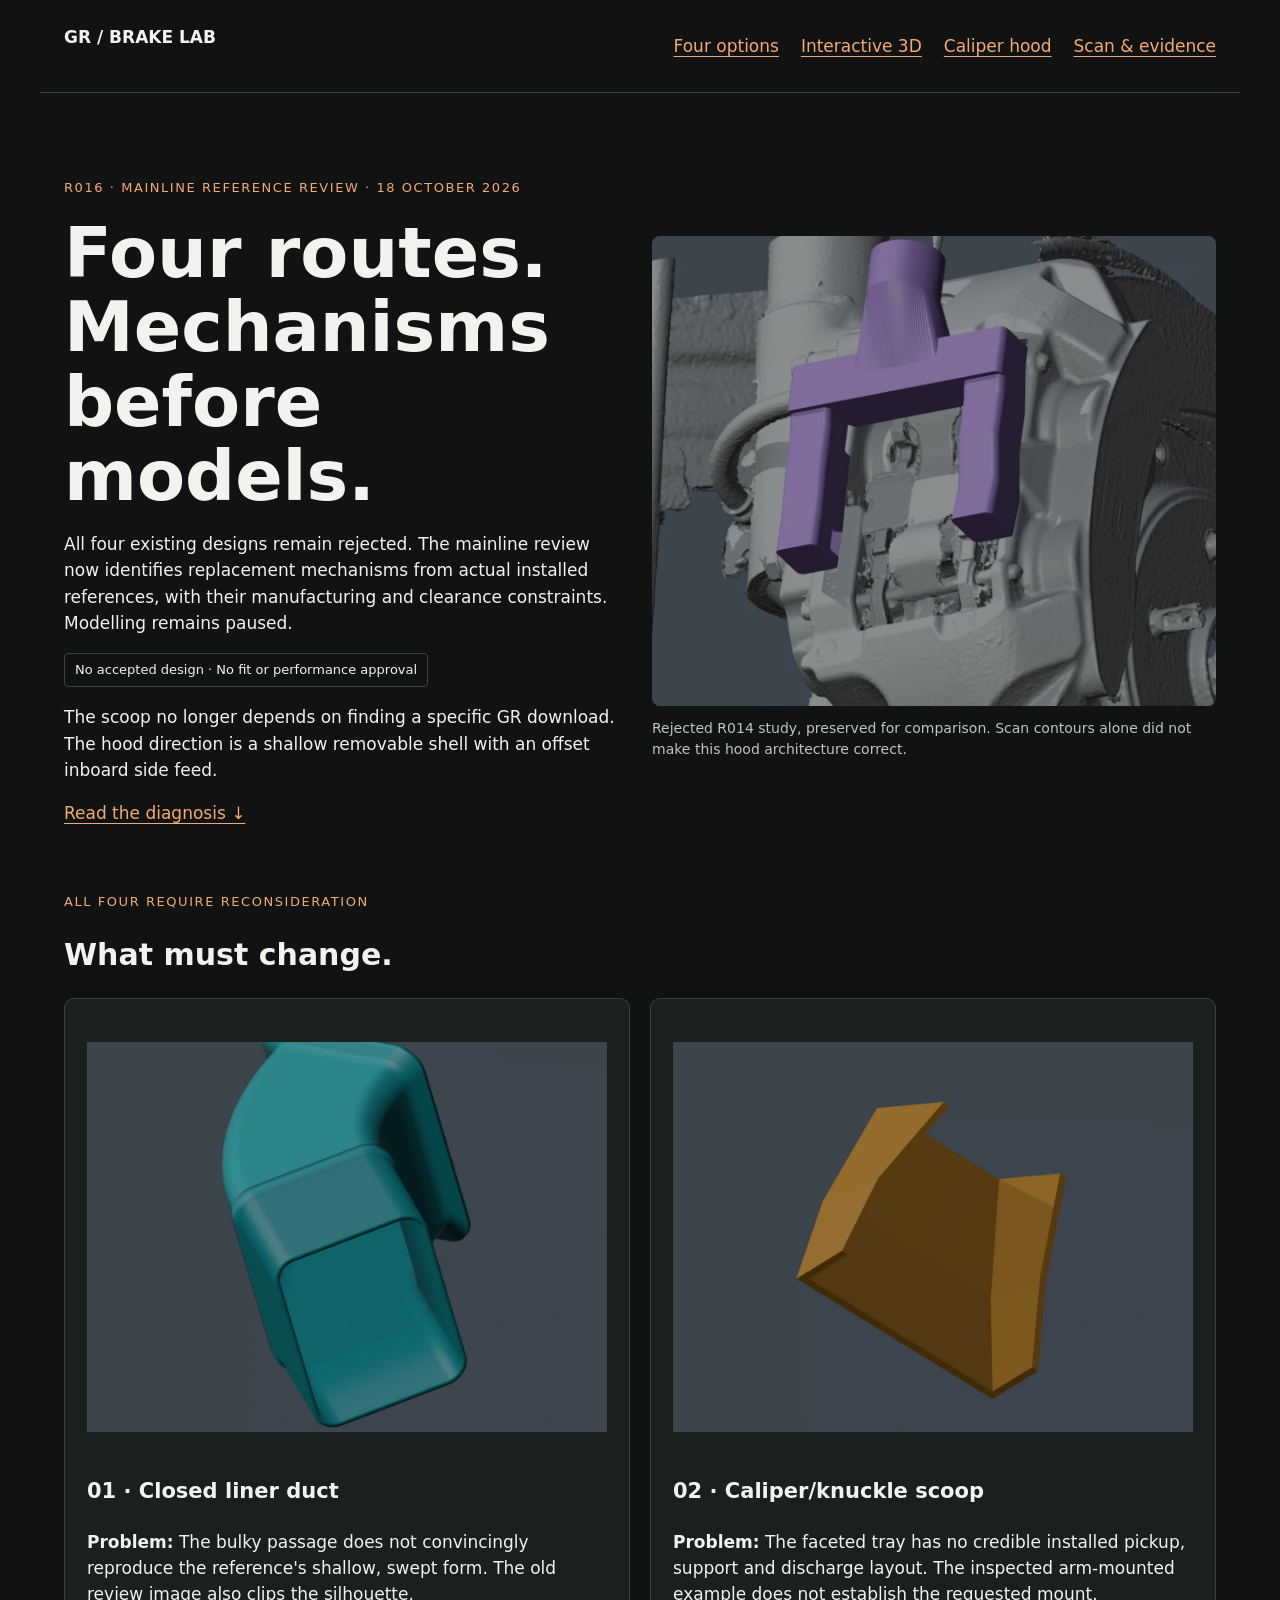
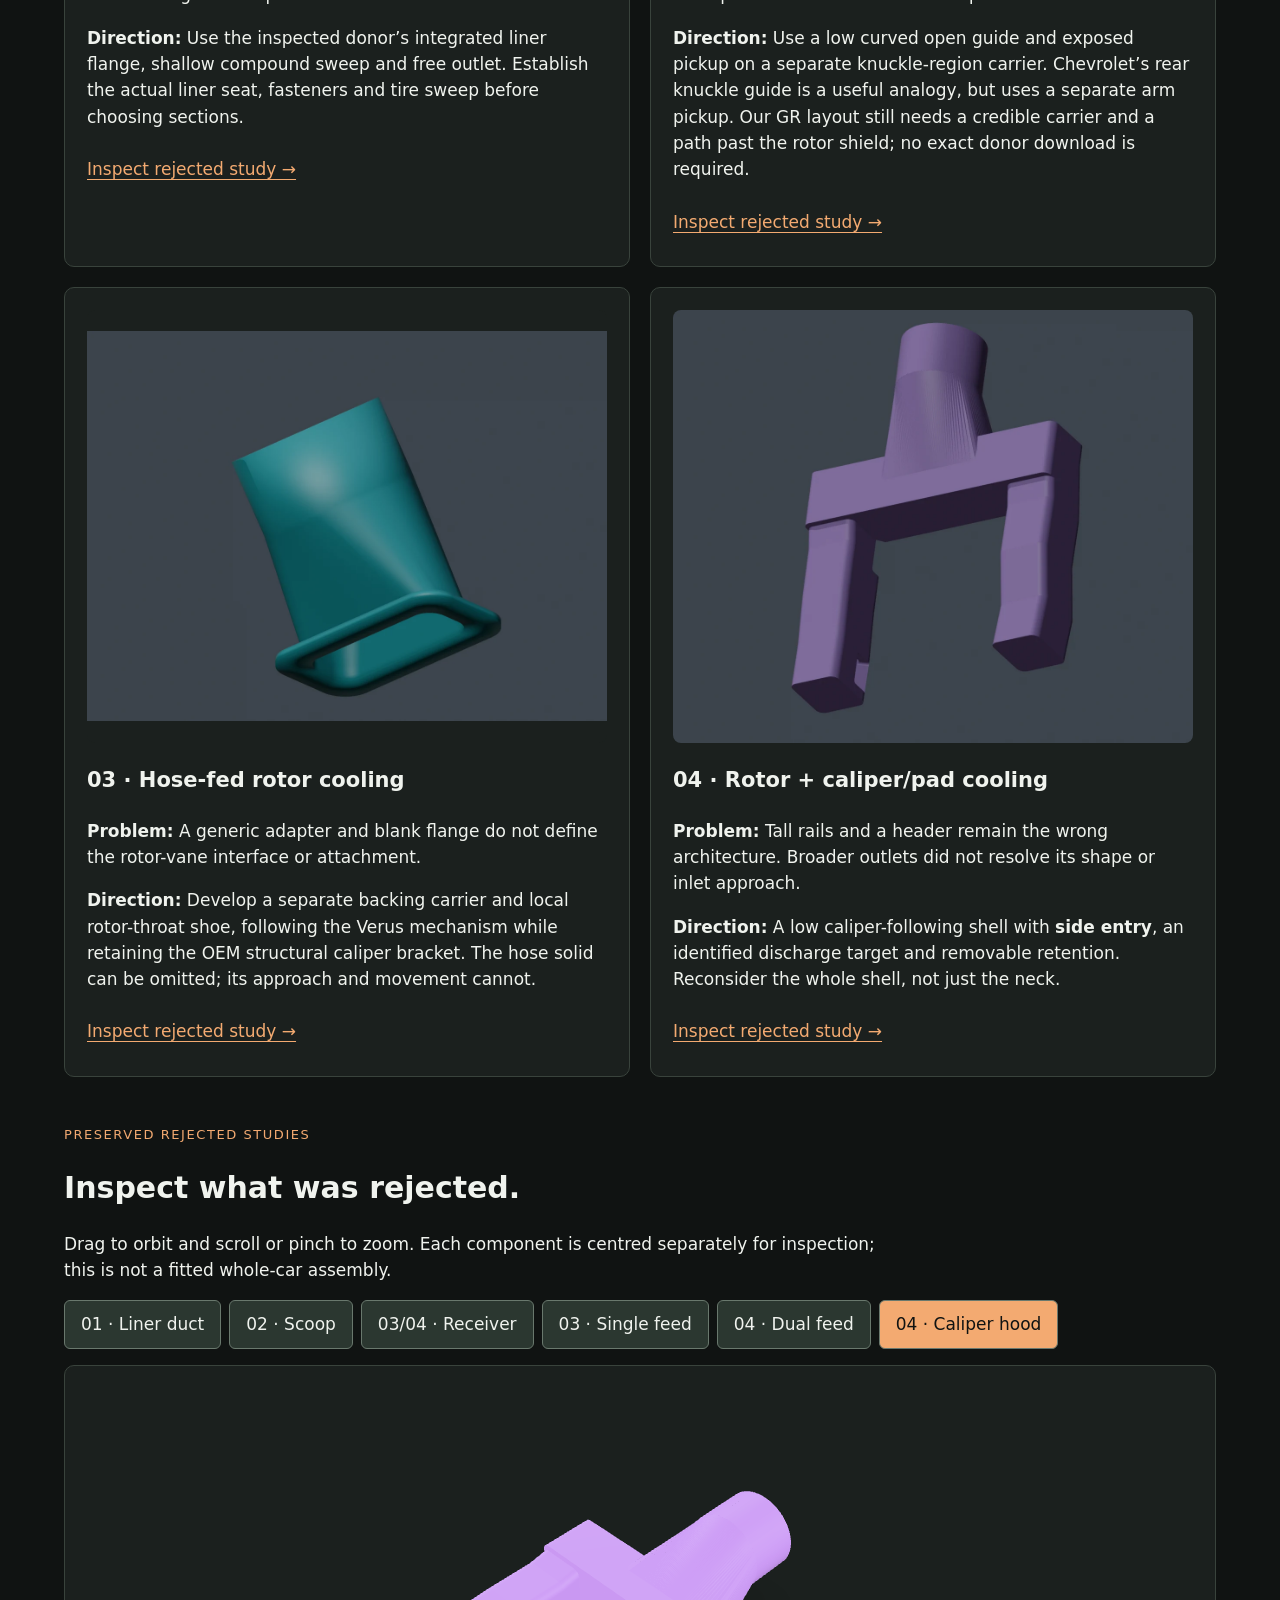
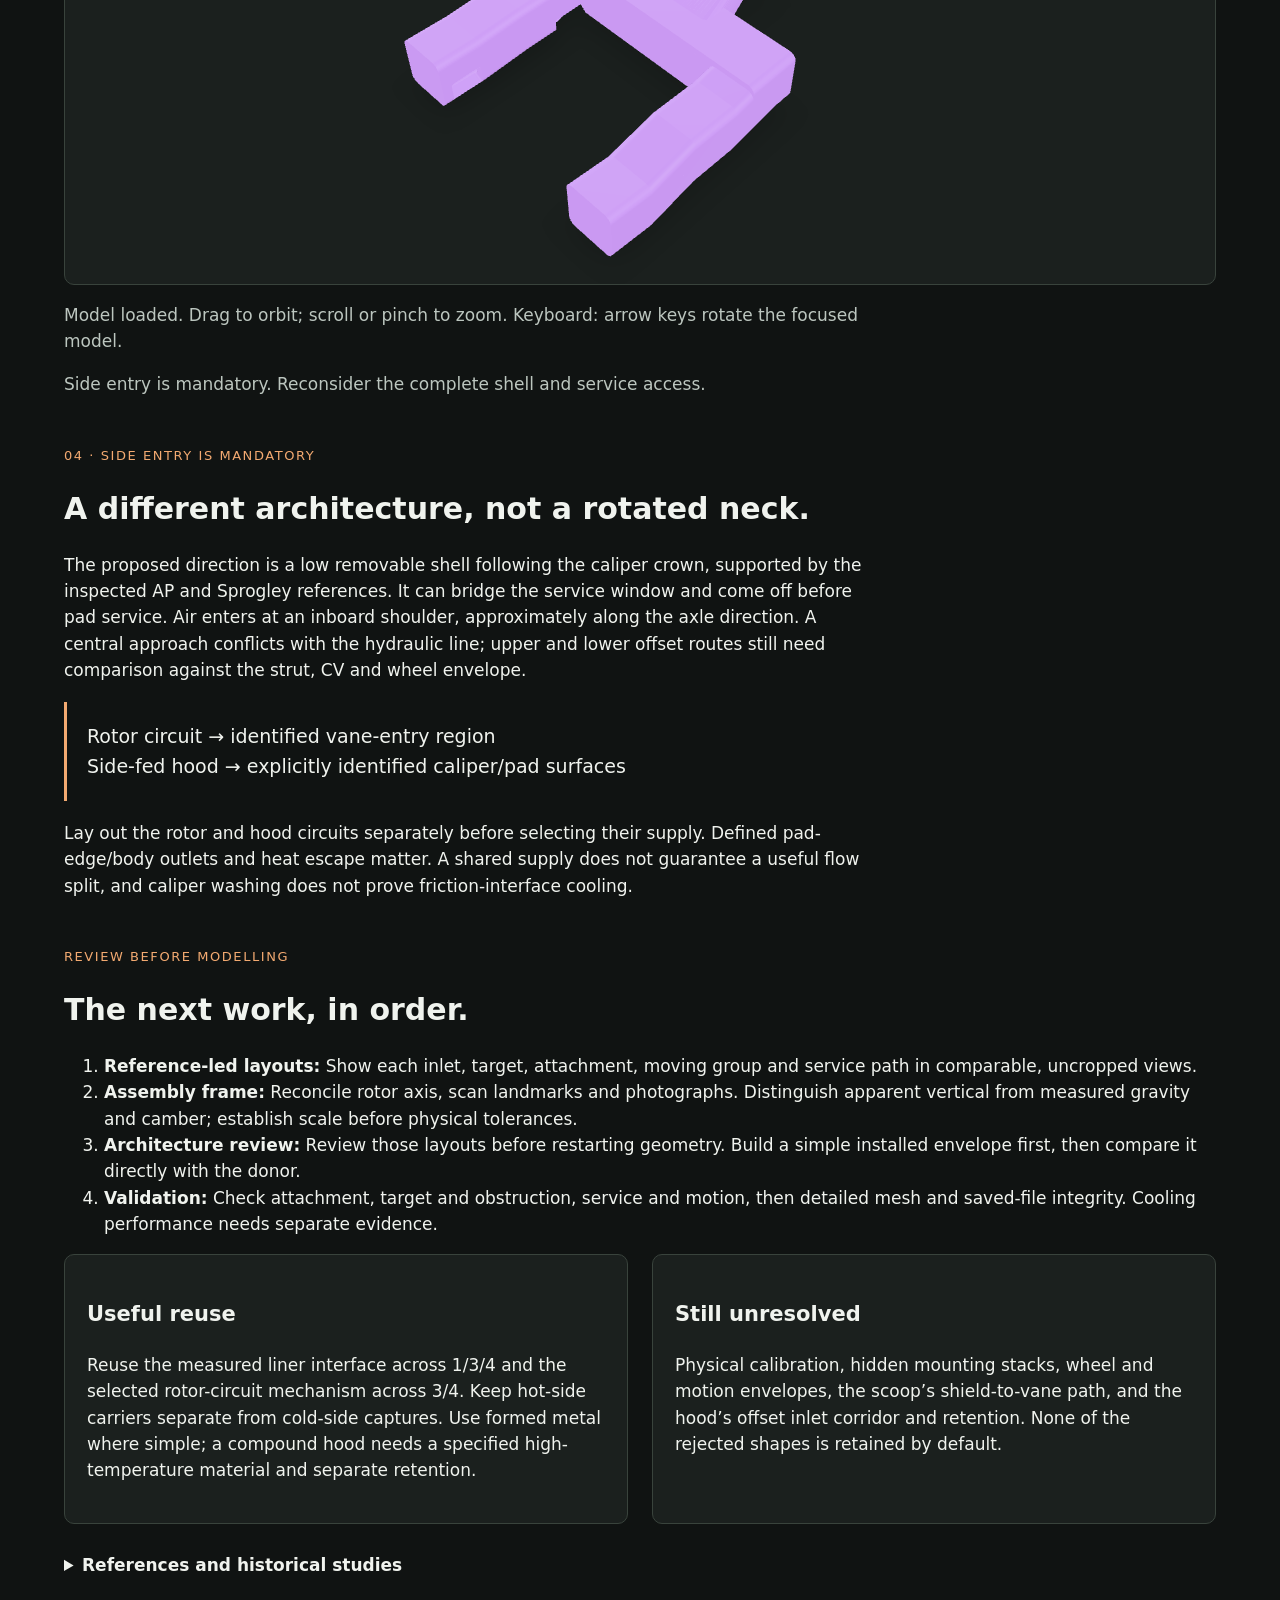
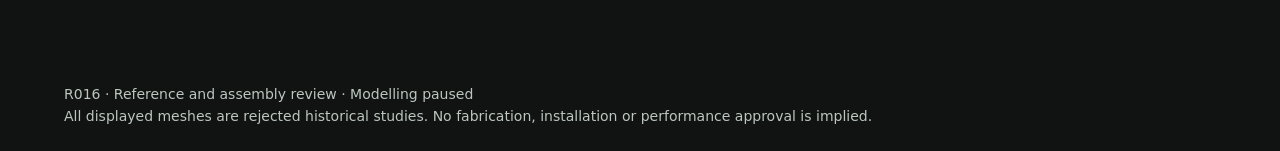
==== commit aa1cd5bc: "Clarify four cooling mechanisms and side-fed removable hood" ====
--- a/index.html
+++ b/index.html
@@ -1,5 +1,5 @@
 <!doctype html>
-<html lang="en"><head><meta charset="utf-8"><meta name="viewport" content="width=device-width,initial-scale=1"><meta name="description" content="R015 design reset: all four GR Corolla brake-cooling studies are rejected. Mainline review, replacement directions and preserved 3D studies."><title>GR Brake Lab — R015 · Design reset</title><style>
+<html lang="en"><head><meta charset="utf-8"><meta name="viewport" content="width=device-width,initial-scale=1"><meta name="description" content="R016 reference review: four rejected GR Corolla brake-cooling studies, corrected mechanisms, manufacturing directions and preserved 3D history."><title>GR Brake Lab — R016 · Reference review</title><style>
 :root{color-scheme:dark;--bg:#101312;--panel:#1b201e;--text:#f0f3ee;--muted:#bcc6bf;--line:#39433c;--accent:#f3aa71}*{box-sizing:border-box}body{margin:0;background:var(--bg);color:var(--text);font:17px/1.55 system-ui,sans-serif}main,header,footer{max-width:1200px;margin:auto;padding:24px}header{display:flex;justify-content:space-between;gap:20px;flex-wrap:wrap;border-bottom:1px solid var(--line)}a{color:var(--accent);text-underline-offset:4px}a,button,summary{min-height:44px}a:focus-visible,button:focus-visible,summary:focus-visible{outline:3px solid #fff;outline-offset:4px}h1{font-size:clamp(36px,6vw,70px);line-height:1.06;margin:18px 0}h2{font-size:30px;line-height:1.2}h3{font-size:21px}p{max-width:75ch}.eyebrow{color:var(--accent);font-size:13px;letter-spacing:.12em;text-transform:uppercase}.muted,figcaption{color:var(--muted)}.grid{display:grid;grid-template-columns:repeat(2,minmax(0,1fr));gap:24px}.cards{display:grid;grid-template-columns:repeat(3,minmax(0,1fr));gap:20px}figure{margin:0}img{width:100%;height:auto;display:block;background:var(--panel);border-radius:8px}figcaption{padding:12px 0;font-size:14px}section{margin:48px 0}.panel,article{padding:22px;background:var(--panel);border:1px solid var(--line);border-radius:10px}article img{aspect-ratio:1.2;object-fit:contain}.tag{display:inline-block;padding:6px 10px;border:1px solid var(--line);border-radius:4px;font-size:13px;color:var(--muted)}button{background:#2b3730;color:var(--text);border:1px solid #69786d;border-radius:6px;padding:10px 16px;font:inherit;cursor:pointer;margin:6px 8px 6px 0}button[aria-pressed=true]{background:var(--accent);color:#101312}model-viewer{display:block;width:100%;height:460px;background:var(--panel);border-radius:10px}.route{padding:20px;border-left:3px solid var(--accent);font-size:19px}summary{cursor:pointer;padding:10px 0;font-weight:650}footer{color:var(--muted);font-size:14px}ul{padding-left:22px}@media(max-width:720px){.grid,.cards{grid-template-columns:1fr}main,header,footer{padding:18px}model-viewer{height:360px}section{margin:34px 0}}@media(prefers-reduced-motion:reduce){*{scroll-behavior:auto!important}}
 
 html{scroll-padding-top:24px}.skip-link{position:absolute;left:16px;top:-100px;padding:12px;background:var(--text);color:var(--bg);z-index:10}.skip-link:focus{top:12px}nav{display:flex;flex-wrap:wrap;gap:8px 22px}nav a{display:inline-flex;align-items:center}.cards{grid-template-columns:repeat(2,minmax(0,1fr))}.cards a{display:inline-flex;align-items:center}.hero{align-items:center}.hero img{aspect-ratio:1.2;object-fit:contain}.controls{display:flex;flex-wrap:wrap;gap:8px;margin:16px 0}.controls button{margin:0}model-viewer{height:520px;border:1px solid var(--line)}details{margin:18px 0}.status{min-height:3em;color:var(--muted)}.tag{color:var(--text)}.metrics{display:flex;flex-wrap:wrap;gap:10px}.metric{padding:14px;background:var(--panel);border:1px solid var(--line);border-radius:8px}.metric strong{display:block;font-size:26px}.card-note{font-size:15px;color:var(--muted)}@media(max-width:720px){.cards{grid-template-columns:1fr}model-viewer{height:380px}.controls button{flex:1 1 42%}h2{font-size:26px}}
@@ -7,11 +7,11 @@
 <a class="skip-link" href="#main">Skip to models</a>
 <header><strong>GR / BRAKE LAB</strong><nav aria-label="Main navigation"><a href="#existing">Four options</a><a href="#interactive">Interactive 3D</a><a href="#fourth">Caliper hood</a><a href="#orientation">Scan &amp; evidence</a></nav></header>
 <main id="main">
-<section class="grid hero"><div><p class="eyebrow">R015 · Mainline review · 18 October 2026</p><h1>Design reset.<br>Four options under review.</h1><p>All four existing designs are rejected. Modelling is paused while their shapes, mounting concepts and air routes are reconsidered against installed references.</p><span class="tag">No accepted design · No fit or performance approval</span><p>Clean meshes and clear passages did not establish the right design. The review now starts with the physical mechanism and installed layout.</p><p><a href="#existing">Read the diagnosis ↓</a></p></div><figure><img src="assets/r014/hood-context.webp" width="1200" height="1000" fetchpriority="high" alt="Rejected purple hood study positioned over the grey caliper scan"><figcaption>Rejected R014 study, preserved for comparison. Scan contours alone did not make this hood architecture correct.</figcaption></figure></section>
+<section class="grid hero"><div><p class="eyebrow">R016 · Mainline reference review · 18 October 2026</p><h1>Four routes.<br>Mechanisms before models.</h1><p>All four existing designs remain rejected. The mainline review now identifies replacement mechanisms from actual installed references, with their manufacturing and clearance constraints. Modelling remains paused.</p><span class="tag">No accepted design · No fit or performance approval</span><p>The scoop no longer depends on finding a specific GR download. The hood direction is a shallow removable shell with an offset inboard side feed.</p><p><a href="#existing">Read the diagnosis ↓</a></p></div><figure><img src="assets/r014/hood-context.webp" width="1200" height="1000" fetchpriority="high" alt="Rejected purple hood study positioned over the grey caliper scan"><figcaption>Rejected R014 study, preserved for comparison. Scan contours alone did not make this hood architecture correct.</figcaption></figure></section>
 <section id="existing"><p class="eyebrow">All four require reconsideration</p><h2>What must change.</h2><div class="cards">
-<article><img src="assets/r014/liner.webp" width="1200" height="900" loading="lazy" alt="Rejected bulky closed liner duct study"><h3>01 · Closed liner duct</h3><p><strong>Problem:</strong> The bulky passage does not convincingly reproduce the reference's shallow, swept form. The old review image also clips the silhouette.</p><p><strong>Direction:</strong> Compare the complete inlet, gradual transition and outlet to the linked donor before selecting sections. Establish liner fastening and discharge position.</p><a href="#interactive" data-select="liner">Inspect rejected study →</a></article>
-<article><img src="assets/r014/scoop.webp" width="1200" height="900" loading="lazy" alt="Rejected straight-walled underbody scoop study"><h3>02 · Caliper/knuckle scoop</h3><p><strong>Problem:</strong> The faceted tray has no credible installed pickup, support and discharge layout. The inspected arm-mounted example does not establish the requested mount.</p><p><strong>Direction:</strong> Recover the exact caliper/knuckle donor and define its mounting and turning surface. Do not simply bolt a bracket onto this tray.</p><a href="#interactive" data-select="scoop">Inspect rejected study →</a></article>
-<article><img src="assets/r014/receiver.webp" width="1200" height="900" loading="lazy" alt="Rejected generic round-to-slot rotor receiver study"><h3>03 · Hose-fed rotor cooling</h3><p><strong>Problem:</strong> A generic adapter and blank flange do not define the rotor-vane interface or attachment.</p><p><strong>Direction:</strong> Choose between a shaped backing-plate mechanism and carrier integration using actual assembly evidence. The hose solid can be omitted; its approach and movement cannot.</p><a href="#interactive" data-select="receiver">Inspect rejected study →</a></article>
+<article><img src="assets/r014/liner.webp" width="1200" height="900" loading="lazy" alt="Rejected bulky closed liner duct study"><h3>01 · Closed liner duct</h3><p><strong>Problem:</strong> The bulky passage does not convincingly reproduce the reference's shallow, swept form. The old review image also clips the silhouette.</p><p><strong>Direction:</strong> Use the inspected donor’s integrated liner flange, shallow compound sweep and free outlet. Establish the actual liner seat, fasteners and tire sweep before choosing sections.</p><a href="#interactive" data-select="liner">Inspect rejected study →</a></article>
+<article><img src="assets/r014/scoop.webp" width="1200" height="900" loading="lazy" alt="Rejected straight-walled underbody scoop study"><h3>02 · Caliper/knuckle scoop</h3><p><strong>Problem:</strong> The faceted tray has no credible installed pickup, support and discharge layout. The inspected arm-mounted example does not establish the requested mount.</p><p><strong>Direction:</strong> Use a low curved open guide and exposed pickup on a separate knuckle-region carrier. Chevrolet’s rear knuckle guide is a useful analogy, but uses a separate arm pickup. Our GR layout still needs a credible carrier and a path past the rotor shield; no exact donor download is required.</p><a href="#interactive" data-select="scoop">Inspect rejected study →</a></article>
+<article><img src="assets/r014/receiver.webp" width="1200" height="900" loading="lazy" alt="Rejected generic round-to-slot rotor receiver study"><h3>03 · Hose-fed rotor cooling</h3><p><strong>Problem:</strong> A generic adapter and blank flange do not define the rotor-vane interface or attachment.</p><p><strong>Direction:</strong> Develop a separate backing carrier and local rotor-throat shoe, following the Verus mechanism while retaining the OEM structural caliper bracket. The hose solid can be omitted; its approach and movement cannot.</p><a href="#interactive" data-select="receiver">Inspect rejected study →</a></article>
 <article><img src="assets/r014/hood.webp" width="1200" height="1000" loading="lazy" alt="Rejected tall twin-rail caliper hood study"><h3>04 · Rotor + caliper/pad cooling</h3><p><strong>Problem:</strong> Tall rails and a header remain the wrong architecture. Broader outlets did not resolve its shape or inlet approach.</p><p><strong>Direction:</strong> A low caliper-following shell with <strong>side entry</strong>, an identified discharge target and removable retention. Reconsider the whole shell, not just the neck.</p><a href="#interactive" data-select="hood">Inspect rejected study →</a></article>
 </div></section>
 <section id="interactive"><p class="eyebrow">Preserved rejected studies</p><h2>Inspect what was rejected.</h2><p>Drag to orbit and scroll or pinch to zoom. Each component is centred separately for inspection; this is not a fitted whole-car assembly.</p>
@@ -19,10 +19,10 @@
 <model-viewer id="model" src="assets/r014/hood.glb" poster="assets/r014/hood.webp" camera-controls camera-orbit="45deg 45deg auto" touch-action="pan-y" interaction-prompt="none" shadow-intensity="0.4" exposure="1" alt="Rejected R014 caliper hood study"></model-viewer>
 <p id="model-status" class="status" role="status">Loading the rejected hood study…</p><p id="part-note" class="muted">Side entry is mandatory. Reconsider the complete shell and service access.</p>
 <noscript><p>JavaScript is required for interactive 3D. The actual component renders and review remain available on this page.</p></noscript></section>
-<section id="fourth"><p class="eyebrow">04 · Side entry is mandatory</p><h2>A different architecture, not a rotated neck.</h2><p>The proposed direction is a low distribution shell following the caliper, inspired by installed motorsport ducting. A side approach must avoid hydraulic lines, fittings, the wheel and strut, while allowing pad service. The current twin-rail form is not selected.</p><p class="route">Rotor circuit → identified vane-entry region<br>Side-fed hood → explicitly identified caliper/pad surfaces</p><p>A shared supply does not guarantee a useful flow split. Caliper washing does not prove direct pad cooling. Those decisions remain open.</p></section>
-<section id="orientation"><p class="eyebrow">Review before modelling</p><h2>The next work, in order.</h2><ol><li><strong>Reference-led layouts:</strong> Show each inlet, target, attachment, moving group and service path in comparable, uncropped views.</li><li><strong>Assembly frame:</strong> Reconcile rotor axis, scan landmarks and photographs. Distinguish apparent vertical from measured gravity and camber; establish scale before physical tolerances.</li><li><strong>Architecture review:</strong> Review those layouts before restarting geometry. Build a simple installed envelope first, then compare it directly with the donor.</li><li><strong>Validation:</strong> Check attachment, target and obstruction, service and motion, then detailed mesh and saved-file integrity. Cooling performance needs separate evidence.</li></ol><div class="grid"><div class="panel"><h3>Useful reuse</h3><p>Protected scan, photographs, identified landmarks, reference mechanisms, inspection views and checking tools. Options 3 and 4 may share the rotor circuit after it is selected.</p></div><div class="panel"><h3>Still unresolved</h3><p>Physical scale and orientation calibration, hidden mount axes, wheel and motion envelopes, the exact option 2 donor, and final air targets. None of the rejected shapes is retained by default.</p></div></div>
-<details><summary>References and historical studies</summary><p><a href="https://cults3d.com/en/3d-model/various/gr-yaris-brake-cooling-duct">Owner-linked GR Yaris duct</a> · <a href="https://www.skrdynamics.com/product-page/gr-yaris-brake-duct">SKR supporting donor</a> · <a href="https://www.verus-engineering.com/shop/morizo-brake-cooling-kit-toyota-gr-corolla-5125">Verus Corolla rotor cooling</a> · <a href="https://www.tf-works.com/tf-works-billet-brake-cooling-duct-kit-toyota-gr-corolla/">TF-Works GR carrier duct</a> · <a href="https://apracing.com/cdn/drawings/cp6840-1_cd.pdf">AP caliper duct</a> · <a href="https://www.essexparts.com/storage/wysiwyg/13-99-00092_grcorolla_front.pdf">Essex OE-caliper installation photos</a>.</p><p>These references describe different mechanisms and applications. Donor dimensions and mounts do not automatically transfer. The exact paid Cults mesh has not been obtained.</p><p><a href="archive-before-r015.html">Historical explorer →</a> Earlier pages and models are retained as rejected studies, not accepted designs.</p></details></section>
-</main><footer>R015 · Design review · Modelling paused<br>All displayed meshes are rejected historical studies. No fabrication, installation or performance approval is implied.</footer>
+<section id="fourth"><p class="eyebrow">04 · Side entry is mandatory</p><h2>A different architecture, not a rotated neck.</h2><p>The proposed direction is a low removable shell following the caliper crown, supported by the inspected AP and Sprogley references. It can bridge the service window and come off before pad service. Air enters at an inboard shoulder, approximately along the axle direction. A central approach conflicts with the hydraulic line; upper and lower offset routes still need comparison against the strut, CV and wheel envelope.</p><p class="route">Rotor circuit → identified vane-entry region<br>Side-fed hood → explicitly identified caliper/pad surfaces</p><p>Lay out the rotor and hood circuits separately before selecting their supply. Defined pad-edge/body outlets and heat escape matter. A shared supply does not guarantee a useful flow split, and caliper washing does not prove friction-interface cooling.</p></section>
+<section id="orientation"><p class="eyebrow">Review before modelling</p><h2>The next work, in order.</h2><ol><li><strong>Reference-led layouts:</strong> Show each inlet, target, attachment, moving group and service path in comparable, uncropped views.</li><li><strong>Assembly frame:</strong> Reconcile rotor axis, scan landmarks and photographs. Distinguish apparent vertical from measured gravity and camber; establish scale before physical tolerances.</li><li><strong>Architecture review:</strong> Review those layouts before restarting geometry. Build a simple installed envelope first, then compare it directly with the donor.</li><li><strong>Validation:</strong> Check attachment, target and obstruction, service and motion, then detailed mesh and saved-file integrity. Cooling performance needs separate evidence.</li></ol><div class="grid"><div class="panel"><h3>Useful reuse</h3><p>Reuse the measured liner interface across 1/3/4 and the selected rotor-circuit mechanism across 3/4. Keep hot-side carriers separate from cold-side captures. Use formed metal where simple; a compound hood needs a specified high-temperature material and separate retention.</p></div><div class="panel"><h3>Still unresolved</h3><p>Physical calibration, hidden mounting stacks, wheel and motion envelopes, the scoop’s shield-to-vane path, and the hood’s offset inlet corridor and retention. None of the rejected shapes is retained by default.</p></div></div>
+<details><summary>References and historical studies</summary><p><a href="https://cults3d.com/en/3d-model/various/gr-yaris-brake-cooling-duct">Owner-linked GR Yaris duct</a> · <a href="https://www.skrdynamics.com/product-page/gr-yaris-brake-duct">SKR supporting donor</a> · <a href="https://www.verus-engineering.com/shop/morizo-brake-cooling-kit-toyota-gr-corolla-5125">Verus Corolla rotor cooling</a> · <a href="https://www.tf-works.com/tf-works-billet-brake-cooling-duct-kit-toyota-gr-corolla/">TF-Works GR carrier duct</a> · <a href="https://apracing.com/cdn/drawings/cp6840-1_cd.pdf">AP caliper duct</a> · <a href="https://www.essexparts.com/storage/wysiwyg/13-99-00092_grcorolla_front.pdf">Essex OE-caliper installation photos</a>.</p><p>These references describe different mechanisms and applications. Donor dimensions and mounts do not automatically transfer. The exact paid Cults mesh has not been obtained.</p><p><a href="https://www.chevrolet.com/content/dam/chevrolet/na/us/english/index/Performance/corvette-experience/02-pdfs/v2/corvette-academy-track-preparation-guide.pdf#page=8">Chevrolet knuckle-guide precedent</a> · <a href="https://www.sprogleymotorsport.co.uk/product-page/sprogley-motorsport-caliper-cooling-scoops-ap-racing-pro5000r-cp9660">Sprogley installed caliper hood</a> · <a href="archive-before-r015.html">Historical explorer →</a> Earlier pages and models are retained as rejected studies, not accepted designs.</p></details></section>
+</main><footer>R016 · Reference and assembly review · Modelling paused<br>All displayed meshes are rejected historical studies. No fabrication, installation or performance approval is implied.</footer>
 <script type="module">
 import './assets/vendor/model-viewer.min.js';
 const model=document.querySelector('#model'),status=document.querySelector('#model-status'),note=document.querySelector('#part-note');
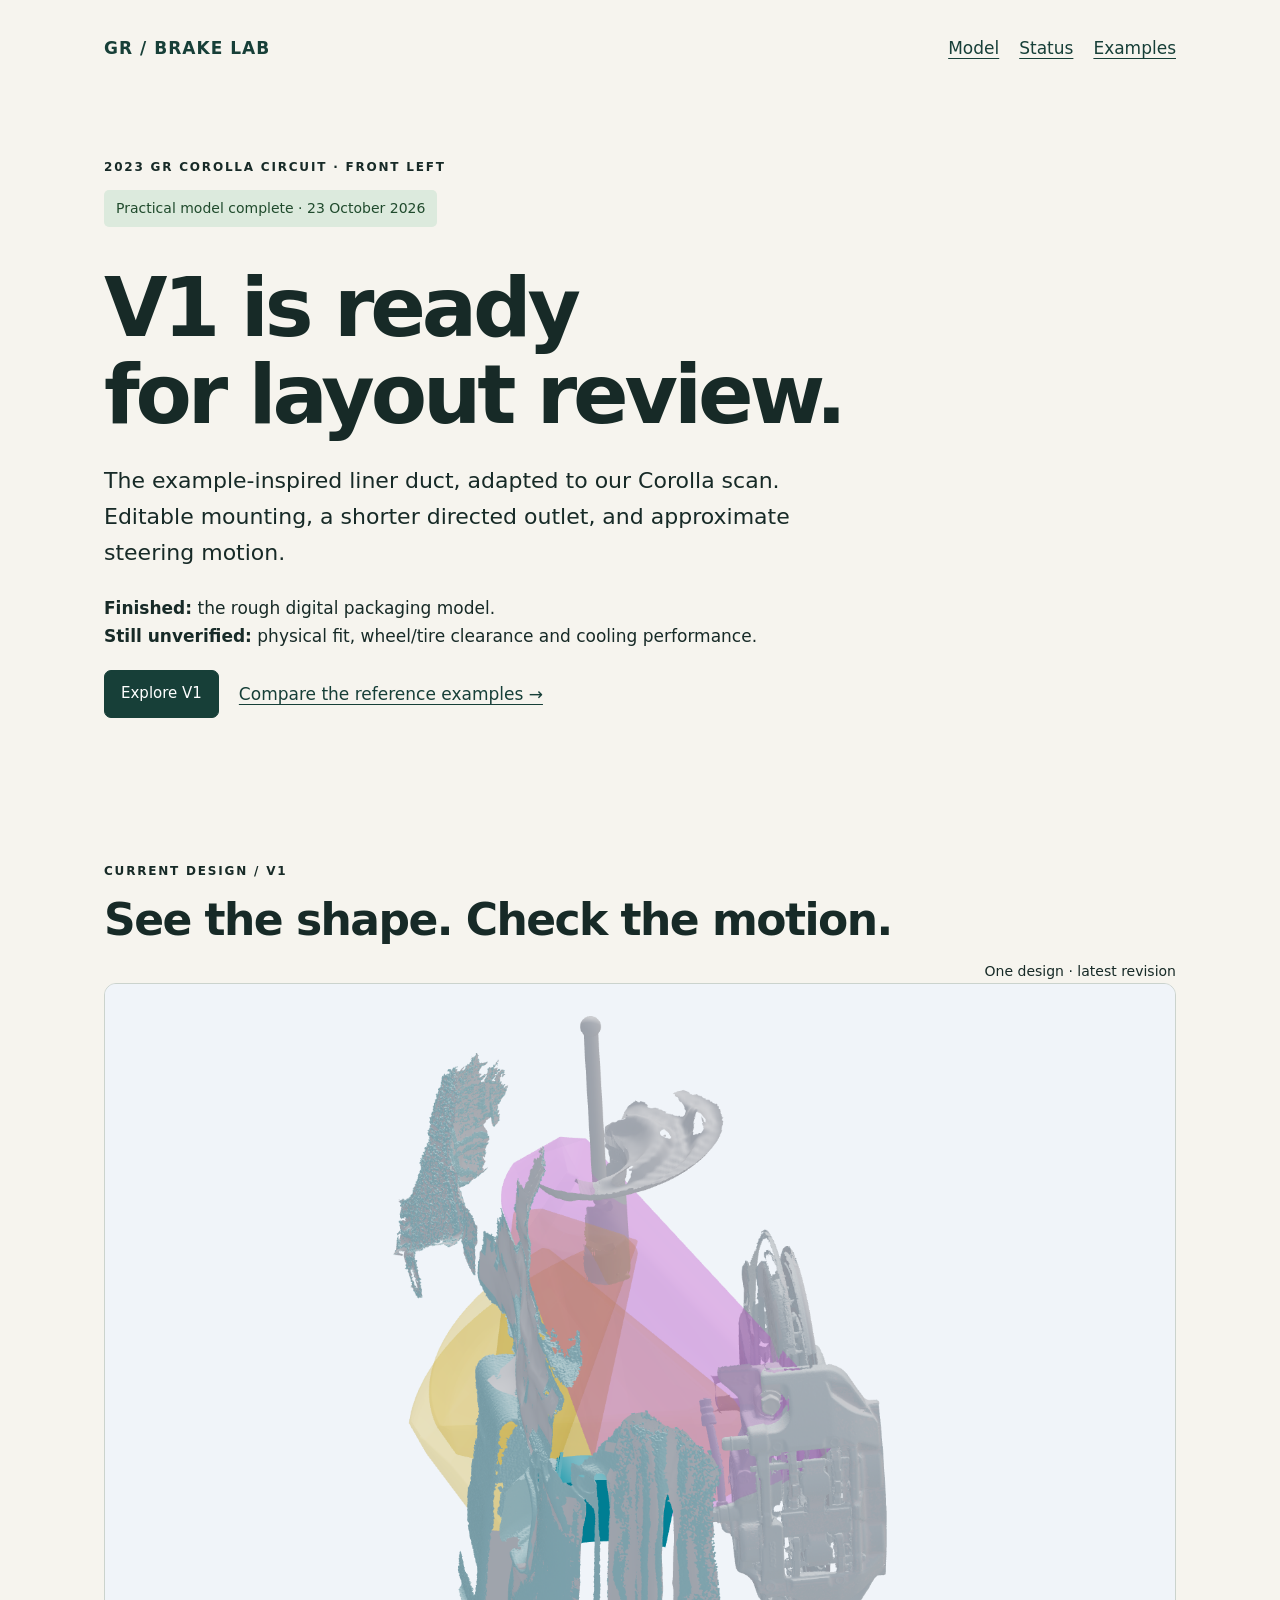
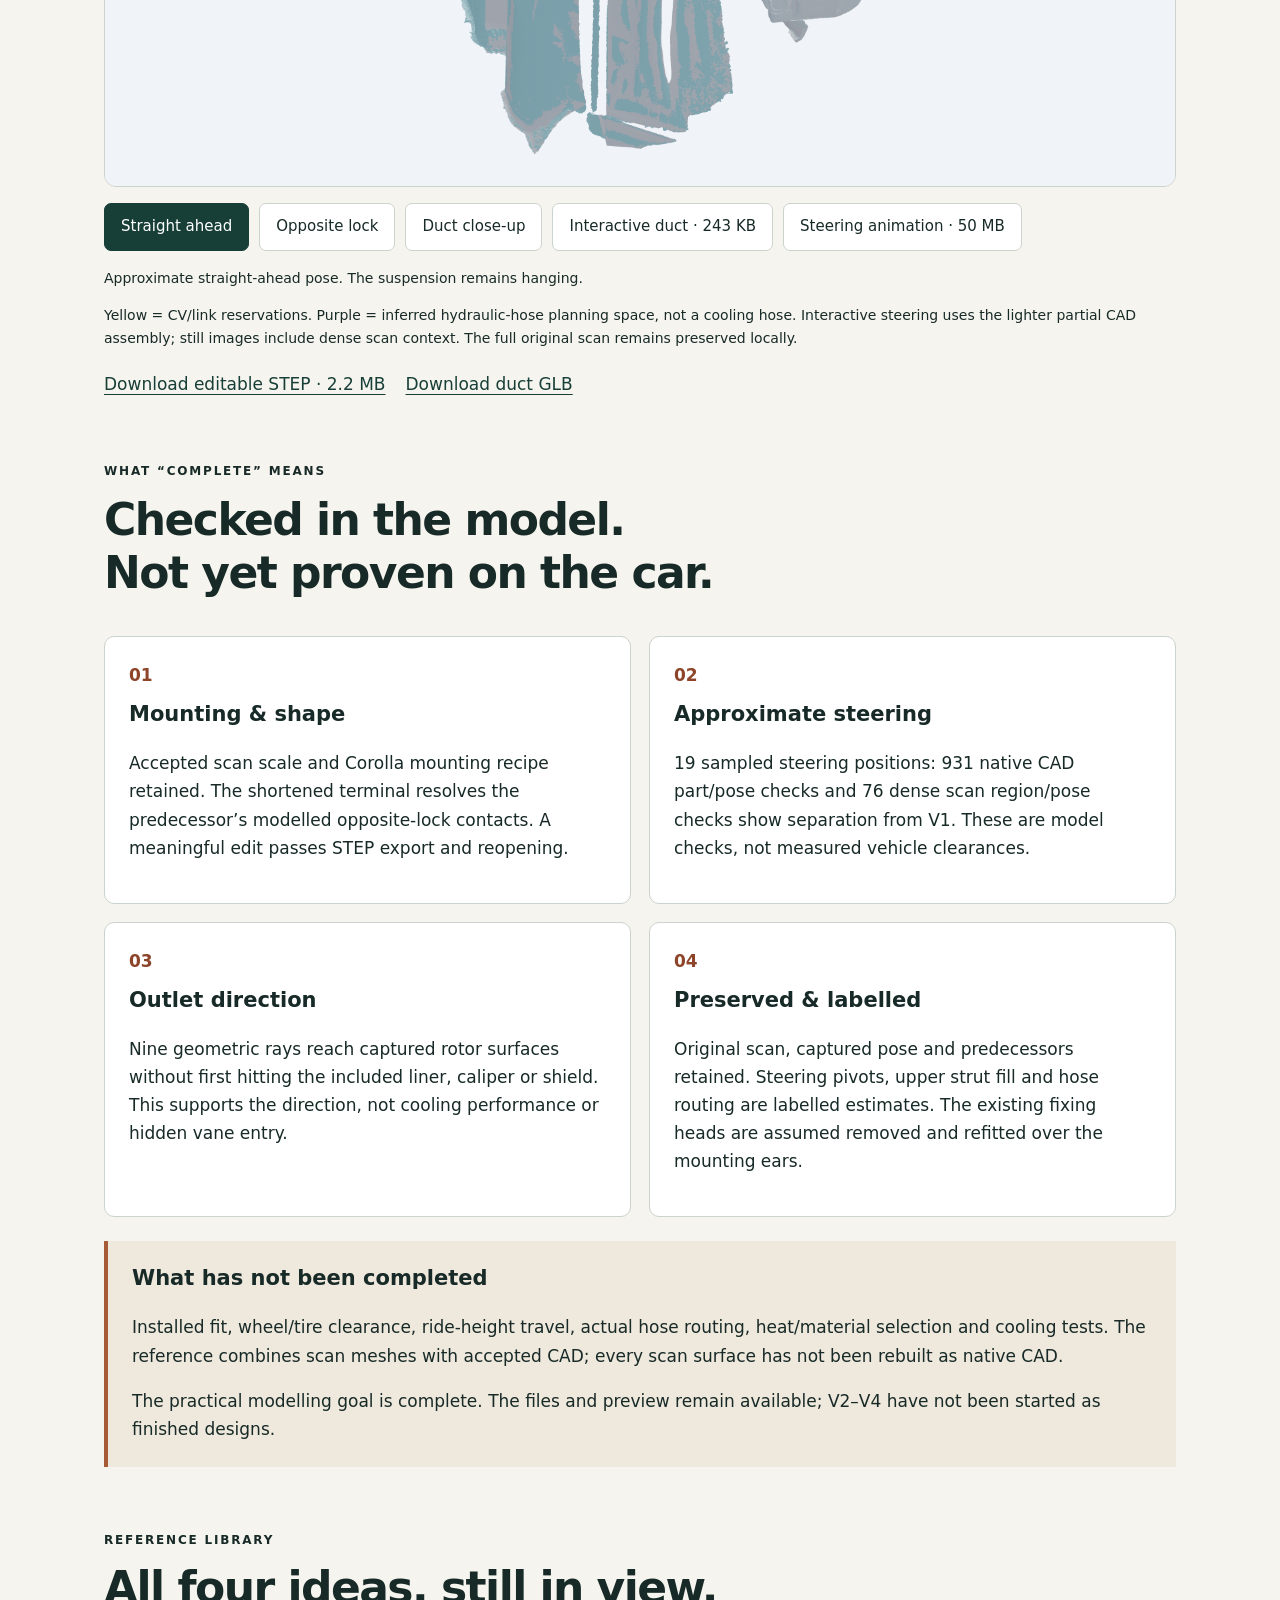
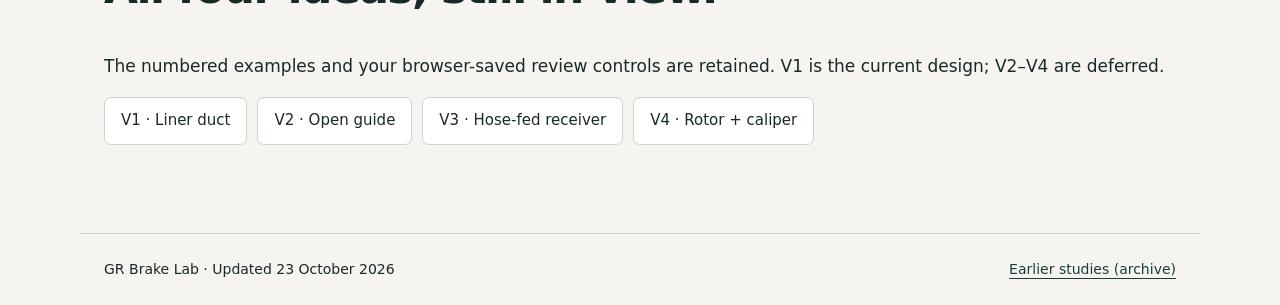
==== commit ea2af8d4: "Publish current V1 packaging review and mobile model views" ====
--- a/index.html
+++ b/index.html
@@ -1,36 +1,7 @@
 <!doctype html>
-<html lang="en"><head><meta charset="utf-8"><meta name="viewport" content="width=device-width,initial-scale=1"><meta name="description" content="R016 reference review: four rejected GR Corolla brake-cooling studies, corrected mechanisms, manufacturing directions and preserved 3D history."><title>GR Brake Lab — R016 · Reference review</title><style>
-:root{color-scheme:dark;--bg:#101312;--panel:#1b201e;--text:#f0f3ee;--muted:#bcc6bf;--line:#39433c;--accent:#f3aa71}*{box-sizing:border-box}body{margin:0;background:var(--bg);color:var(--text);font:17px/1.55 system-ui,sans-serif}main,header,footer{max-width:1200px;margin:auto;padding:24px}header{display:flex;justify-content:space-between;gap:20px;flex-wrap:wrap;border-bottom:1px solid var(--line)}a{color:var(--accent);text-underline-offset:4px}a,button,summary{min-height:44px}a:focus-visible,button:focus-visible,summary:focus-visible{outline:3px solid #fff;outline-offset:4px}h1{font-size:clamp(36px,6vw,70px);line-height:1.06;margin:18px 0}h2{font-size:30px;line-height:1.2}h3{font-size:21px}p{max-width:75ch}.eyebrow{color:var(--accent);font-size:13px;letter-spacing:.12em;text-transform:uppercase}.muted,figcaption{color:var(--muted)}.grid{display:grid;grid-template-columns:repeat(2,minmax(0,1fr));gap:24px}.cards{display:grid;grid-template-columns:repeat(3,minmax(0,1fr));gap:20px}figure{margin:0}img{width:100%;height:auto;display:block;background:var(--panel);border-radius:8px}figcaption{padding:12px 0;font-size:14px}section{margin:48px 0}.panel,article{padding:22px;background:var(--panel);border:1px solid var(--line);border-radius:10px}article img{aspect-ratio:1.2;object-fit:contain}.tag{display:inline-block;padding:6px 10px;border:1px solid var(--line);border-radius:4px;font-size:13px;color:var(--muted)}button{background:#2b3730;color:var(--text);border:1px solid #69786d;border-radius:6px;padding:10px 16px;font:inherit;cursor:pointer;margin:6px 8px 6px 0}button[aria-pressed=true]{background:var(--accent);color:#101312}model-viewer{display:block;width:100%;height:460px;background:var(--panel);border-radius:10px}.route{padding:20px;border-left:3px solid var(--accent);font-size:19px}summary{cursor:pointer;padding:10px 0;font-weight:650}footer{color:var(--muted);font-size:14px}ul{padding-left:22px}@media(max-width:720px){.grid,.cards{grid-template-columns:1fr}main,header,footer{padding:18px}model-viewer{height:360px}section{margin:34px 0}}@media(prefers-reduced-motion:reduce){*{scroll-behavior:auto!important}}
-
-html{scroll-padding-top:24px}.skip-link{position:absolute;left:16px;top:-100px;padding:12px;background:var(--text);color:var(--bg);z-index:10}.skip-link:focus{top:12px}nav{display:flex;flex-wrap:wrap;gap:8px 22px}nav a{display:inline-flex;align-items:center}.cards{grid-template-columns:repeat(2,minmax(0,1fr))}.cards a{display:inline-flex;align-items:center}.hero{align-items:center}.hero img{aspect-ratio:1.2;object-fit:contain}.controls{display:flex;flex-wrap:wrap;gap:8px;margin:16px 0}.controls button{margin:0}model-viewer{height:520px;border:1px solid var(--line)}details{margin:18px 0}.status{min-height:3em;color:var(--muted)}.tag{color:var(--text)}.metrics{display:flex;flex-wrap:wrap;gap:10px}.metric{padding:14px;background:var(--panel);border:1px solid var(--line);border-radius:8px}.metric strong{display:block;font-size:26px}.card-note{font-size:15px;color:var(--muted)}@media(max-width:720px){.cards{grid-template-columns:1fr}model-viewer{height:380px}.controls button{flex:1 1 42%}h2{font-size:26px}}
-</style></head><body>
-<a class="skip-link" href="#main">Skip to models</a>
-<header><strong>GR / BRAKE LAB</strong><nav aria-label="Main navigation"><a href="#existing">Four options</a><a href="#interactive">Interactive 3D</a><a href="#fourth">Caliper hood</a><a href="#orientation">Scan &amp; evidence</a></nav></header>
-<main id="main">
-<section class="grid hero"><div><p class="eyebrow">R016 · Mainline reference review · 18 October 2026</p><h1>Four routes.<br>Mechanisms before models.</h1><p>All four existing designs remain rejected. The mainline review now identifies replacement mechanisms from actual installed references, with their manufacturing and clearance constraints. Modelling remains paused.</p><span class="tag">No accepted design · No fit or performance approval</span><p>The scoop no longer depends on finding a specific GR download. The hood direction is a shallow removable shell with an offset inboard side feed.</p><p><a href="#existing">Read the diagnosis ↓</a></p></div><figure><img src="assets/r014/hood-context.webp" width="1200" height="1000" fetchpriority="high" alt="Rejected purple hood study positioned over the grey caliper scan"><figcaption>Rejected R014 study, preserved for comparison. Scan contours alone did not make this hood architecture correct.</figcaption></figure></section>
-<section id="existing"><p class="eyebrow">All four require reconsideration</p><h2>What must change.</h2><div class="cards">
-<article><img src="assets/r014/liner.webp" width="1200" height="900" loading="lazy" alt="Rejected bulky closed liner duct study"><h3>01 · Closed liner duct</h3><p><strong>Problem:</strong> The bulky passage does not convincingly reproduce the reference's shallow, swept form. The old review image also clips the silhouette.</p><p><strong>Direction:</strong> Use the inspected donor’s integrated liner flange, shallow compound sweep and free outlet. Establish the actual liner seat, fasteners and tire sweep before choosing sections.</p><a href="#interactive" data-select="liner">Inspect rejected study →</a></article>
-<article><img src="assets/r014/scoop.webp" width="1200" height="900" loading="lazy" alt="Rejected straight-walled underbody scoop study"><h3>02 · Caliper/knuckle scoop</h3><p><strong>Problem:</strong> The faceted tray has no credible installed pickup, support and discharge layout. The inspected arm-mounted example does not establish the requested mount.</p><p><strong>Direction:</strong> Use a low curved open guide and exposed pickup on a separate knuckle-region carrier. Chevrolet’s rear knuckle guide is a useful analogy, but uses a separate arm pickup. Our GR layout still needs a credible carrier and a path past the rotor shield; no exact donor download is required.</p><a href="#interactive" data-select="scoop">Inspect rejected study →</a></article>
-<article><img src="assets/r014/receiver.webp" width="1200" height="900" loading="lazy" alt="Rejected generic round-to-slot rotor receiver study"><h3>03 · Hose-fed rotor cooling</h3><p><strong>Problem:</strong> A generic adapter and blank flange do not define the rotor-vane interface or attachment.</p><p><strong>Direction:</strong> Develop a separate backing carrier and local rotor-throat shoe, following the Verus mechanism while retaining the OEM structural caliper bracket. The hose solid can be omitted; its approach and movement cannot.</p><a href="#interactive" data-select="receiver">Inspect rejected study →</a></article>
-<article><img src="assets/r014/hood.webp" width="1200" height="1000" loading="lazy" alt="Rejected tall twin-rail caliper hood study"><h3>04 · Rotor + caliper/pad cooling</h3><p><strong>Problem:</strong> Tall rails and a header remain the wrong architecture. Broader outlets did not resolve its shape or inlet approach.</p><p><strong>Direction:</strong> A low caliper-following shell with <strong>side entry</strong>, an identified discharge target and removable retention. Reconsider the whole shell, not just the neck.</p><a href="#interactive" data-select="hood">Inspect rejected study →</a></article>
-</div></section>
-<section id="interactive"><p class="eyebrow">Preserved rejected studies</p><h2>Inspect what was rejected.</h2><p>Drag to orbit and scroll or pinch to zoom. Each component is centred separately for inspection; this is not a fitted whole-car assembly.</p>
-<div class="controls" role="group" aria-label="Choose a component"><button type="button" data-part="liner" aria-pressed="false">01 · Liner duct</button><button type="button" data-part="scoop" aria-pressed="false">02 · Scoop</button><button type="button" data-part="receiver" aria-pressed="false">03/04 · Receiver</button><button type="button" data-part="feed" aria-pressed="false">03 · Single feed</button><button type="button" data-part="dual-feed" aria-pressed="false">04 · Dual feed</button><button type="button" data-part="hood" aria-pressed="true">04 · Caliper hood</button></div>
-<model-viewer id="model" src="assets/r014/hood.glb" poster="assets/r014/hood.webp" camera-controls camera-orbit="45deg 45deg auto" touch-action="pan-y" interaction-prompt="none" shadow-intensity="0.4" exposure="1" alt="Rejected R014 caliper hood study"></model-viewer>
-<p id="model-status" class="status" role="status">Loading the rejected hood study…</p><p id="part-note" class="muted">Side entry is mandatory. Reconsider the complete shell and service access.</p>
-<noscript><p>JavaScript is required for interactive 3D. The actual component renders and review remain available on this page.</p></noscript></section>
-<section id="fourth"><p class="eyebrow">04 · Side entry is mandatory</p><h2>A different architecture, not a rotated neck.</h2><p>The proposed direction is a low removable shell following the caliper crown, supported by the inspected AP and Sprogley references. It can bridge the service window and come off before pad service. Air enters at an inboard shoulder, approximately along the axle direction. A central approach conflicts with the hydraulic line; upper and lower offset routes still need comparison against the strut, CV and wheel envelope.</p><p class="route">Rotor circuit → identified vane-entry region<br>Side-fed hood → explicitly identified caliper/pad surfaces</p><p>Lay out the rotor and hood circuits separately before selecting their supply. Defined pad-edge/body outlets and heat escape matter. A shared supply does not guarantee a useful flow split, and caliper washing does not prove friction-interface cooling.</p></section>
-<section id="orientation"><p class="eyebrow">Review before modelling</p><h2>The next work, in order.</h2><ol><li><strong>Reference-led layouts:</strong> Show each inlet, target, attachment, moving group and service path in comparable, uncropped views.</li><li><strong>Assembly frame:</strong> Reconcile rotor axis, scan landmarks and photographs. Distinguish apparent vertical from measured gravity and camber; establish scale before physical tolerances.</li><li><strong>Architecture review:</strong> Review those layouts before restarting geometry. Build a simple installed envelope first, then compare it directly with the donor.</li><li><strong>Validation:</strong> Check attachment, target and obstruction, service and motion, then detailed mesh and saved-file integrity. Cooling performance needs separate evidence.</li></ol><div class="grid"><div class="panel"><h3>Useful reuse</h3><p>Reuse the measured liner interface across 1/3/4 and the selected rotor-circuit mechanism across 3/4. Keep hot-side carriers separate from cold-side captures. Use formed metal where simple; a compound hood needs a specified high-temperature material and separate retention.</p></div><div class="panel"><h3>Still unresolved</h3><p>Physical calibration, hidden mounting stacks, wheel and motion envelopes, the scoop’s shield-to-vane path, and the hood’s offset inlet corridor and retention. None of the rejected shapes is retained by default.</p></div></div>
-<details><summary>References and historical studies</summary><p><a href="https://cults3d.com/en/3d-model/various/gr-yaris-brake-cooling-duct">Owner-linked GR Yaris duct</a> · <a href="https://www.skrdynamics.com/product-page/gr-yaris-brake-duct">SKR supporting donor</a> · <a href="https://www.verus-engineering.com/shop/morizo-brake-cooling-kit-toyota-gr-corolla-5125">Verus Corolla rotor cooling</a> · <a href="https://www.tf-works.com/tf-works-billet-brake-cooling-duct-kit-toyota-gr-corolla/">TF-Works GR carrier duct</a> · <a href="https://apracing.com/cdn/drawings/cp6840-1_cd.pdf">AP caliper duct</a> · <a href="https://www.essexparts.com/storage/wysiwyg/13-99-00092_grcorolla_front.pdf">Essex OE-caliper installation photos</a>.</p><p>These references describe different mechanisms and applications. Donor dimensions and mounts do not automatically transfer. The exact paid Cults mesh has not been obtained.</p><p><a href="https://www.chevrolet.com/content/dam/chevrolet/na/us/english/index/Performance/corvette-experience/02-pdfs/v2/corvette-academy-track-preparation-guide.pdf#page=8">Chevrolet knuckle-guide precedent</a> · <a href="https://www.sprogleymotorsport.co.uk/product-page/sprogley-motorsport-caliper-cooling-scoops-ap-racing-pro5000r-cp9660">Sprogley installed caliper hood</a> · <a href="archive-before-r015.html">Historical explorer →</a> Earlier pages and models are retained as rejected studies, not accepted designs.</p></details></section>
-</main><footer>R016 · Reference and assembly review · Modelling paused<br>All displayed meshes are rejected historical studies. No fabrication, installation or performance approval is implied.</footer>
-<script type="module">
-import './assets/vendor/model-viewer.min.js';
-const model=document.querySelector('#model'),status=document.querySelector('#model-status'),note=document.querySelector('#part-note');
-const parts={liner:['Rejected liner duct','Bulky passage; reference silhouette, fastening and outlet layout need reconsideration.'],scoop:['Rejected scoop','Uninstalled tray; caliper/knuckle attachment and credible pickup-to-target layout are unresolved.'],receiver:['Rejected rotor receiver','Generic adapter; rotor interface and attachment architecture need selection.'],feed:['Rejected single feed','Bulky plenum; intake form and hose approach require reference-led review.'],'dual-feed':['Rejected dual feed','Neither this form nor its flow split is selected.'],hood:['Rejected caliper hood','Side entry is mandatory. Reconsider the complete shell and service access.']};
-function choose(part){if(!Object.hasOwn(parts,part))return;const [name,description]=parts[part];model.setAttribute('src',`assets/r014/${part}.glb`);if(part==='feed')model.removeAttribute('poster');else model.setAttribute('poster',`assets/r014/${part}.webp`);model.setAttribute('alt',`${name}, rejected historical study`);model.setAttribute('camera-orbit','45deg 45deg auto');note.textContent=description;status.textContent=`Loading ${name.toLowerCase()}…`;document.querySelectorAll('[data-part]').forEach(b=>b.setAttribute('aria-pressed',String(b.dataset.part===part)));const url=new URL(location.href);url.searchParams.set('part',part);history.replaceState(null,'',url);}
-document.querySelectorAll('[data-part]').forEach(b=>b.addEventListener('click',()=>choose(b.dataset.part)));
-document.querySelectorAll('[data-select]').forEach(a=>a.addEventListener('click',()=>choose(a.dataset.select)));
-model.addEventListener('load',()=>{status.textContent='Model loaded. Drag to orbit; scroll or pinch to zoom. Keyboard: arrow keys rotate the focused model.';});
-model.addEventListener('error',()=>{status.textContent='The interactive model could not load. The preserved rendered views remain available above.';});
-const initial=new URL(location.href).searchParams.get('part');if(initial)choose(initial);
-</script></body></html>+<html lang="en"><head><meta charset="utf-8"><meta name="viewport" content="width=device-width,initial-scale=1,viewport-fit=cover"><meta name="theme-color" content="#173f38"><meta name="description" content="Current GR Corolla V1 brake duct: editable model, nominal steering checks, and four-version reference library."><title>V1 · GR Brake Lab</title><link rel="icon" href="favicon.svg"><link rel="stylesheet" href="current.css"><script src="current.js" defer></script></head>
+<body><a class="skip" href="#main">Skip to current model</a><header><a class="brand" href="index.html">GR / BRAKE LAB</a><nav aria-label="Main"><a href="#model">Model</a><a href="#checks">Status</a><a href="review.html">Examples</a></nav></header>
+<main id="main"><section class="hero"><p class="eyebrow">2023 GR COROLLA CIRCUIT · FRONT LEFT</p><p class="badge">Practical model complete · 23 October 2026</p><h1>V1 is ready<br>for layout review.</h1><p class="lead">The example-inspired liner duct, adapted to our Corolla scan. Editable mounting, a shorter directed outlet, and approximate steering motion.</p><p><strong>Finished:</strong> the rough digital packaging model.<br><strong>Still unverified:</strong> physical fit, wheel/tire clearance and cooling performance.</p><div class="links"><a class="button" href="#model">Explore V1</a><a href="review.html#V1-01">Compare the reference examples →</a></div></section>
+<section id="model" aria-labelledby="model-title"><div class="section-title"><div><p class="eyebrow">CURRENT DESIGN / V1</p><h2 id="model-title">See the shape. Check the motion.</h2></div><span>One design · latest revision</span></div><div class="viewer"><img id="poster" src="assets/current/straight.png" width="1600" height="1200" alt="Whole scan and CAD context at approximate straight ahead; yellow CV/link reservations and purple inferred hydraulic hose space"><div id="model-slot" hidden></div></div><div class="controls" aria-label="Model views"><button data-image="straight" aria-pressed="true">Straight ahead</button><button data-image="opposite" aria-pressed="false">Opposite lock</button><button data-image="duct" aria-pressed="false">Duct close-up</button><button data-model="v1" aria-pressed="false">Interactive duct · 243 KB</button><button data-model="steering" aria-pressed="false">Steering animation · 50 MB</button></div><p id="media-status" role="status">Approximate straight-ahead pose. The suspension remains hanging.</p><div id="play-controls" hidden><button id="play" aria-pressed="false">Play steering</button><label for="timeline">Steering position</label><input id="timeline" type="range" min="0" max="10" step="0.05" value="0"></div><p class="caption">Yellow = CV/link reservations. Purple = inferred hydraulic-hose planning space, not a cooling hose. Interactive steering uses the lighter partial CAD assembly; still images include dense scan context. The full original scan remains preserved locally.</p><div class="links"><a href="assets/current/v1.step" download>Download editable STEP · 2.2 MB</a><a href="assets/current/v1.glb" download>Download duct GLB</a></div></section>
+<section id="checks"><p class="eyebrow">WHAT “COMPLETE” MEANS</p><h2>Checked in the model.<br>Not yet proven on the car.</h2><div class="grid"><article><span class="number">01</span><h3>Mounting & shape</h3><p>Accepted scan scale and Corolla mounting recipe retained. The shortened terminal resolves the predecessor’s modelled opposite-lock contacts. A meaningful edit passes STEP export and reopening.</p></article><article><span class="number">02</span><h3>Approximate steering</h3><p>19 sampled steering positions: 931 native CAD part/pose checks and 76 dense scan region/pose checks show separation from V1. These are model checks, not measured vehicle clearances.</p></article><article><span class="number">03</span><h3>Outlet direction</h3><p>Nine geometric rays reach captured rotor surfaces without first hitting the included liner, caliper or shield. This supports the direction, not cooling performance or hidden vane entry.</p></article><article><span class="number">04</span><h3>Preserved & labelled</h3><p>Original scan, captured pose and predecessors retained. Steering pivots, upper strut fill and hose routing are labelled estimates. The existing fixing heads are assumed removed and refitted over the mounting ears.</p></article></div><aside><h3>What has not been completed</h3><p>Installed fit, wheel/tire clearance, ride-height travel, actual hose routing, heat/material selection and cooling tests. The reference combines scan meshes with accepted CAD; every scan surface has not been rebuilt as native CAD.</p><p>The practical modelling goal is complete. The files and preview remain available; V2–V4 have not been started as finished designs.</p></aside></section>
+<section><p class="eyebrow">REFERENCE LIBRARY</p><h2>All four ideas, still in view.</h2><p>The numbered examples and your browser-saved review controls are retained. V1 is the current design; V2–V4 are deferred.</p><div class="controls"><a href="review.html#V1-01">V1 · Liner duct</a><a href="review.html#V2-01">V2 · Open guide</a><a href="review.html#V3-01">V3 · Hose-fed receiver</a><a href="review.html#V4-01">V4 · Rotor + caliper</a></div></section></main><footer><span>GR Brake Lab · Updated 23 October 2026</span><a href="earlier-concepts.html">Earlier studies (archive)</a></footer></body></html>
--- a/current.css
+++ b/current.css
@@ -0,0 +1 @@
+:root{color-scheme:light;--ink:#172a27;--green:#173f38;--paper:#f6f4ee;--line:#cbd3cd}*{box-sizing:border-box}html{scroll-behavior:smooth;scroll-padding-top:24px}body{margin:0;background:var(--paper);color:var(--ink);font:17px/1.65 system-ui,sans-serif}a{color:var(--green);text-underline-offset:4px}header,main,footer{max-width:1120px;margin:auto;padding:24px}header,nav,.links,footer{display:flex;gap:20px;align-items:center;justify-content:space-between;flex-wrap:wrap}nav a,.brand{padding:10px 0}.brand{font-weight:850;letter-spacing:.06em;text-decoration:none}.skip{position:absolute;top:-80px;background:white;padding:12px;z-index:5}.skip:focus{top:0}h1,h2,h3,p{margin-top:0}h1{font-size:clamp(44px,7vw,82px);line-height:1.06;letter-spacing:-.05em;margin:24px 0}h2{font-size:clamp(29px,4vw,44px);line-height:1.2;letter-spacing:-.035em}h3{font-size:21px;line-height:1.3}.hero{padding:38px 0 60px;max-width:850px}.eyebrow{font-size:12px;font-weight:800;letter-spacing:.15em}.badge{display:inline-block;padding:7px 12px;background:#dceadd;color:#204b2d;border-radius:5px;font-size:14px}.lead{font-size:22px;max-width:740px}.links{justify-content:flex-start;margin:20px 0}.button,button,.controls a{display:inline-flex;align-items:center;justify-content:center;min-height:48px;padding:10px 16px;border:1px solid var(--line);border-radius:7px;background:white;color:var(--ink);font:inherit;font-size:15px;cursor:pointer;text-decoration:none}.button,button[aria-pressed=true]{background:var(--green);color:white;border-color:var(--green)}button:hover,.controls a:hover{border-color:var(--green)}:focus-visible{outline:3px solid #b94b23;outline-offset:4px}section{margin-bottom:64px}.section-title{display:flex;justify-content:space-between;gap:20px;align-items:end}.section-title>span,.caption,#media-status{font-size:14px}.viewer{background:#eaf0f4;border:1px solid var(--line);border-radius:12px;overflow:hidden;aspect-ratio:4/3;position:relative}.viewer img{width:100%;height:100%;object-fit:contain}.viewer #model-slot{position:absolute;inset:0}model-viewer{display:block;width:100%;height:100%}.controls{display:flex;flex-wrap:wrap;gap:10px;margin:16px 0}.grid{display:grid;grid-template-columns:1fr 1fr;gap:18px}.grid article{background:white;border:1px solid var(--line);border-radius:10px;padding:24px}.number{display:block;color:#8d4429;font-weight:800;margin-bottom:12px}aside{padding:24px;border-left:4px solid #a65a36;background:#efe8dc;margin-top:24px}aside p:last-child{margin-bottom:0}#play-controls{margin:14px 0}#play-controls label{margin:0 16px}input[type=range]{width:min(100%,440px);min-height:44px;vertical-align:middle}footer{border-top:1px solid var(--line);font-size:14px}[hidden]{display:none!important}@media(max-width:600px){header,main,footer{padding:18px}.hero{padding:20px 0 36px}.grid{grid-template-columns:1fr}.section-title{display:block}.section-title>span{display:block;margin-bottom:12px}.lead{font-size:19px}.controls button{flex:1 1 140px}.viewer{aspect-ratio:1/1}nav{gap:18px}section{margin-bottom:44px}}@media(prefers-reduced-motion:reduce){html{scroll-behavior:auto}}
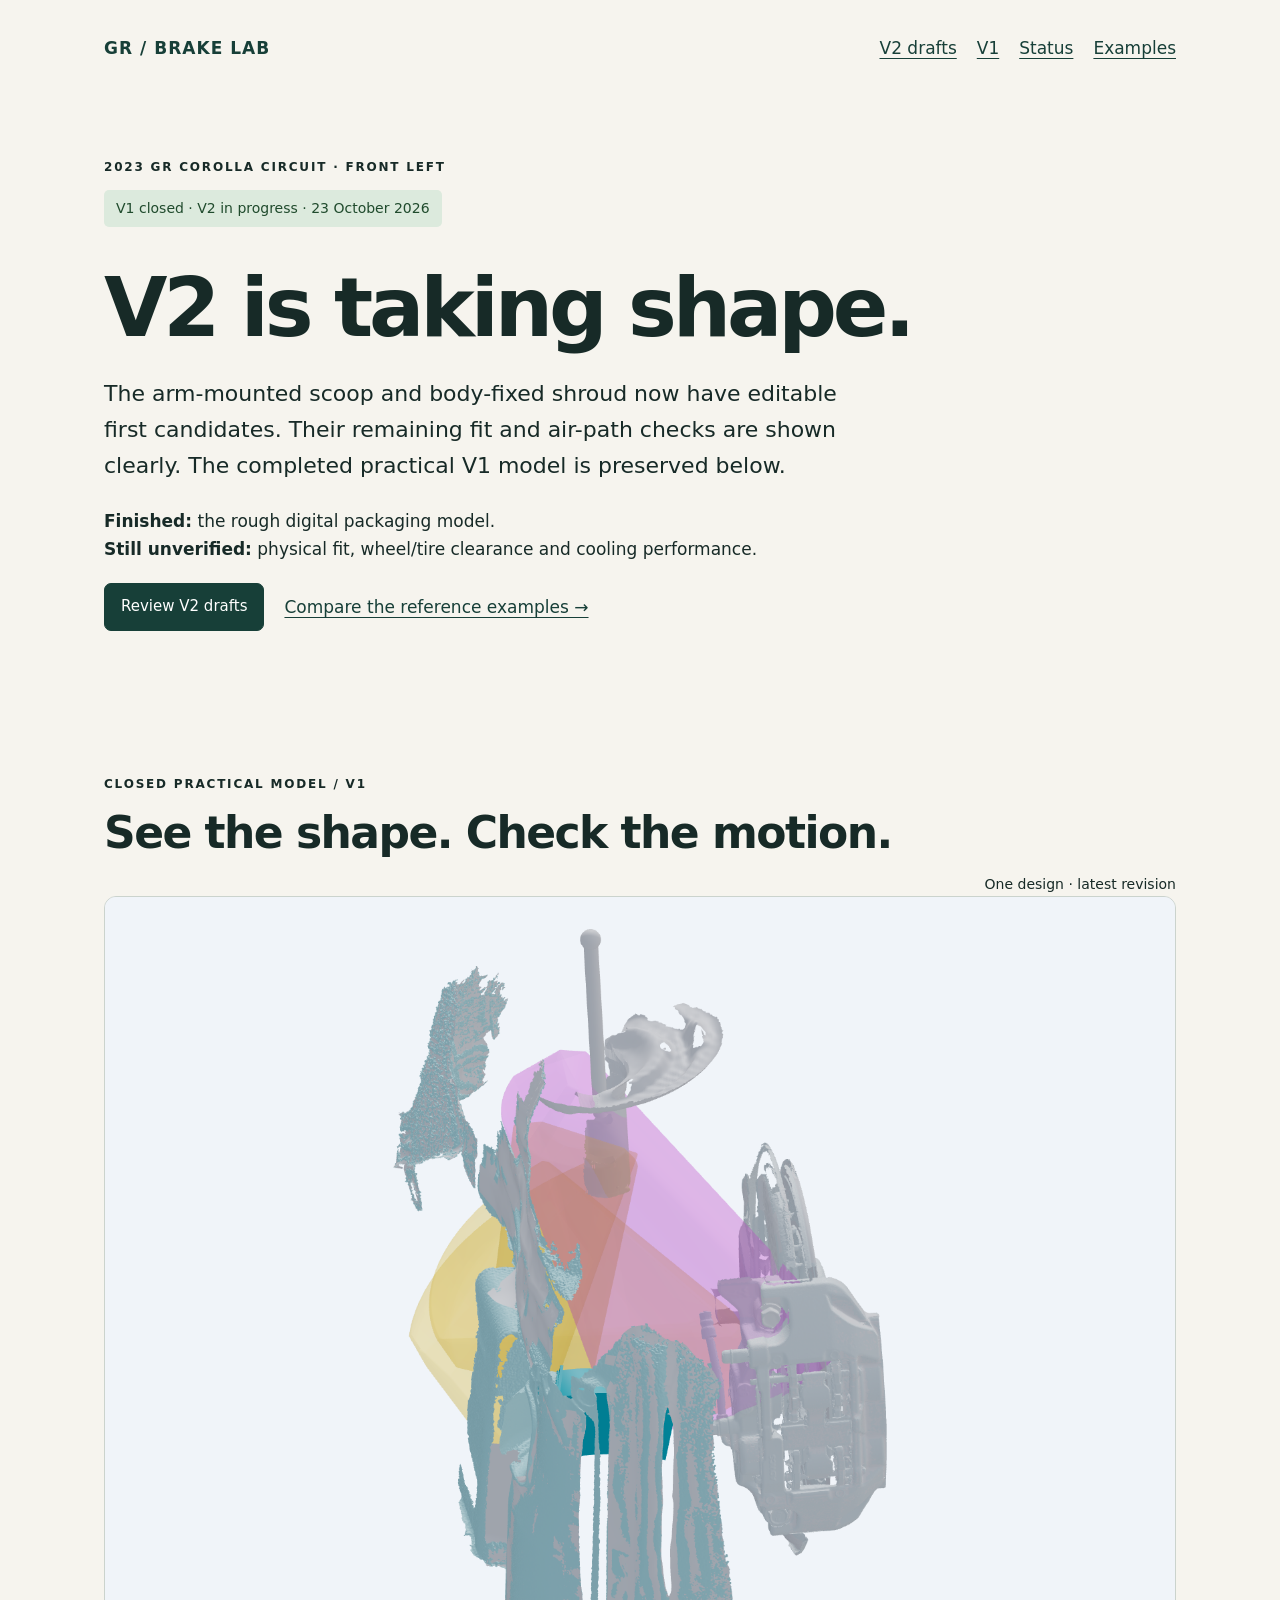
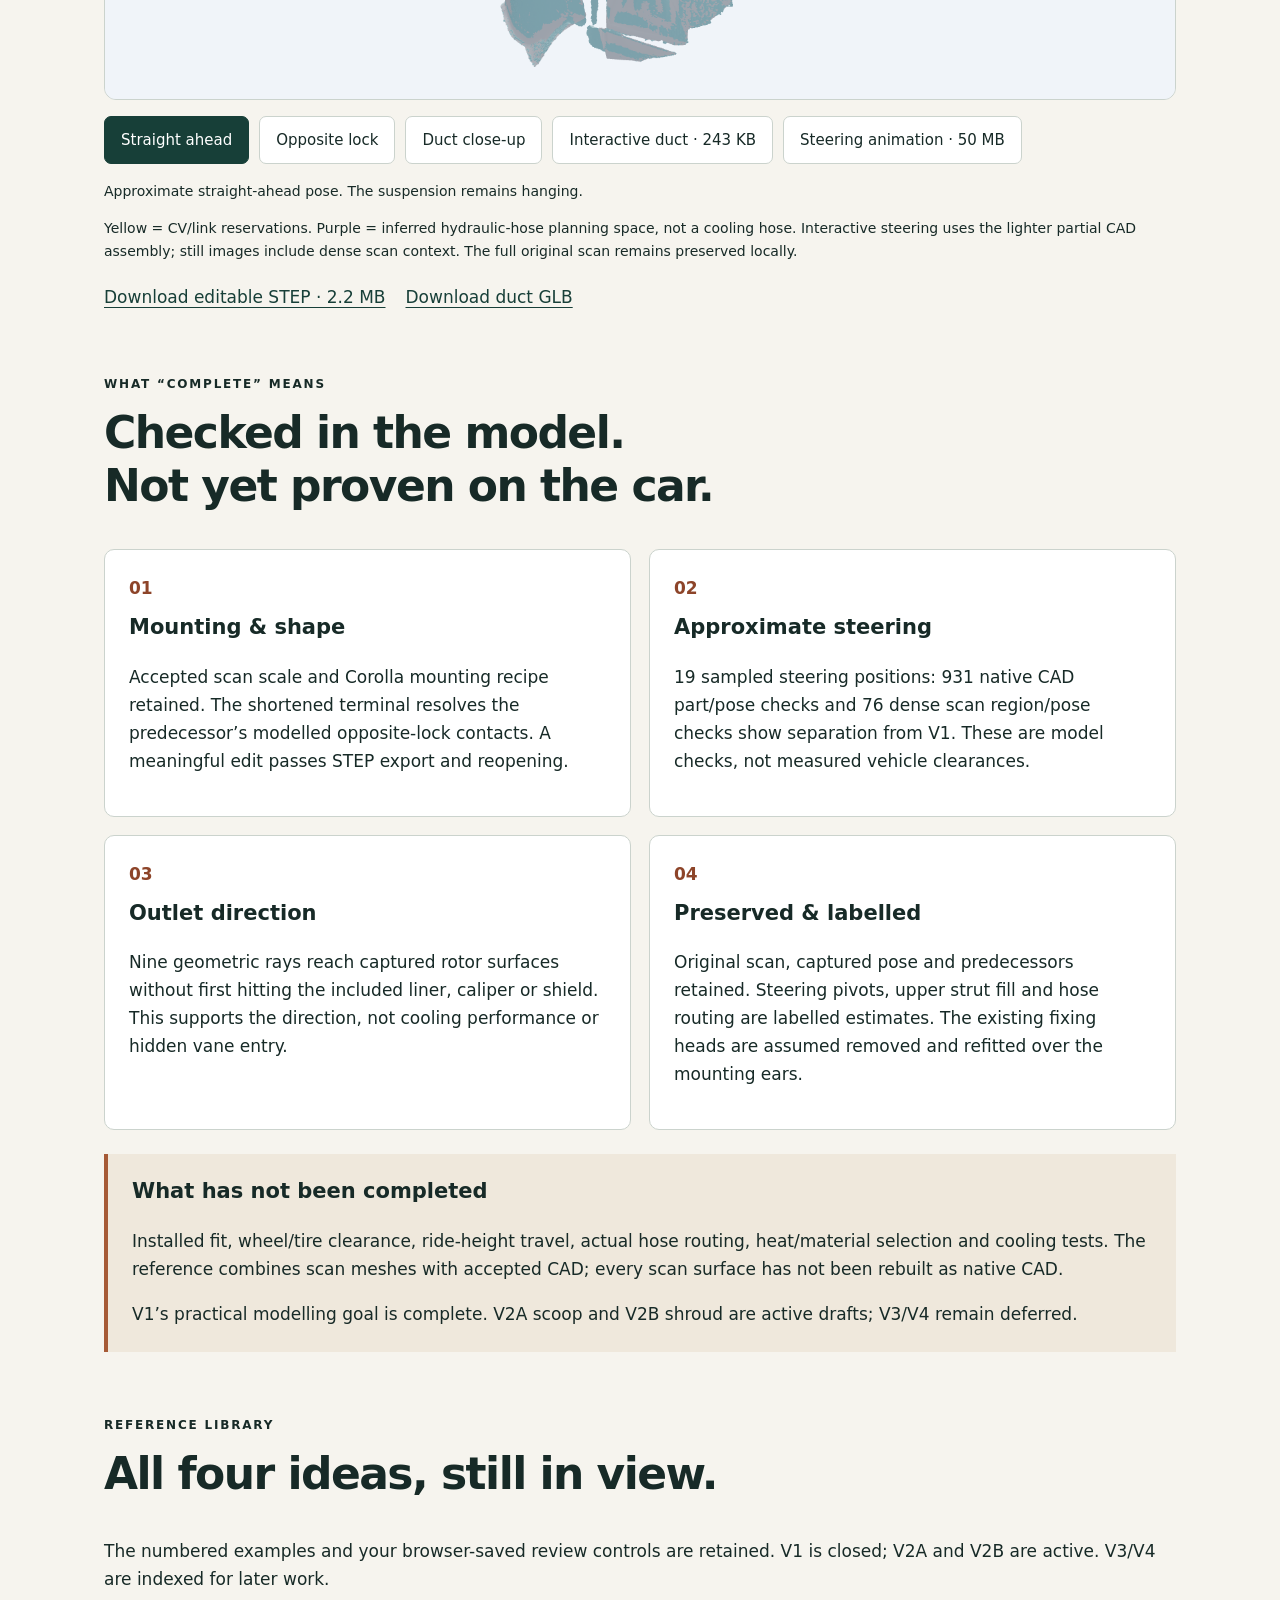
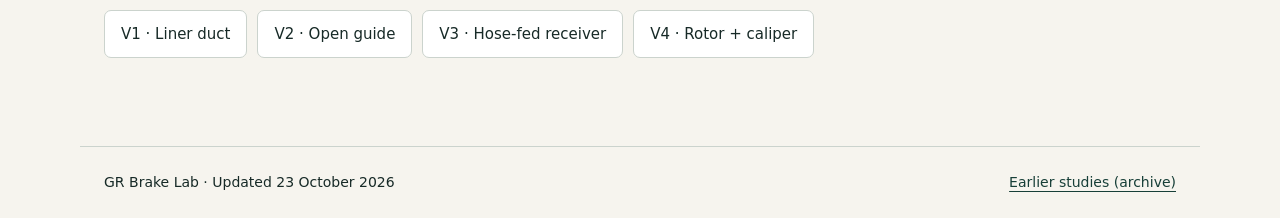
==== commit eee91fc2: "Publish V2 scoop and shroud drafts with scoped checks and open issues" ====
--- a/index.html
+++ b/index.html
@@ -1,7 +1,7 @@
 <!doctype html>
-<html lang="en"><head><meta charset="utf-8"><meta name="viewport" content="width=device-width,initial-scale=1,viewport-fit=cover"><meta name="theme-color" content="#173f38"><meta name="description" content="Current GR Corolla V1 brake duct: editable model, nominal steering checks, and four-version reference library."><title>V1 · GR Brake Lab</title><link rel="icon" href="favicon.svg"><link rel="stylesheet" href="current.css"><script src="current.js" defer></script></head>
-<body><a class="skip" href="#main">Skip to current model</a><header><a class="brand" href="index.html">GR / BRAKE LAB</a><nav aria-label="Main"><a href="#model">Model</a><a href="#checks">Status</a><a href="review.html">Examples</a></nav></header>
-<main id="main"><section class="hero"><p class="eyebrow">2023 GR COROLLA CIRCUIT · FRONT LEFT</p><p class="badge">Practical model complete · 23 October 2026</p><h1>V1 is ready<br>for layout review.</h1><p class="lead">The example-inspired liner duct, adapted to our Corolla scan. Editable mounting, a shorter directed outlet, and approximate steering motion.</p><p><strong>Finished:</strong> the rough digital packaging model.<br><strong>Still unverified:</strong> physical fit, wheel/tire clearance and cooling performance.</p><div class="links"><a class="button" href="#model">Explore V1</a><a href="review.html#V1-01">Compare the reference examples →</a></div></section>
-<section id="model" aria-labelledby="model-title"><div class="section-title"><div><p class="eyebrow">CURRENT DESIGN / V1</p><h2 id="model-title">See the shape. Check the motion.</h2></div><span>One design · latest revision</span></div><div class="viewer"><img id="poster" src="assets/current/straight.png" width="1600" height="1200" alt="Whole scan and CAD context at approximate straight ahead; yellow CV/link reservations and purple inferred hydraulic hose space"><div id="model-slot" hidden></div></div><div class="controls" aria-label="Model views"><button data-image="straight" aria-pressed="true">Straight ahead</button><button data-image="opposite" aria-pressed="false">Opposite lock</button><button data-image="duct" aria-pressed="false">Duct close-up</button><button data-model="v1" aria-pressed="false">Interactive duct · 243 KB</button><button data-model="steering" aria-pressed="false">Steering animation · 50 MB</button></div><p id="media-status" role="status">Approximate straight-ahead pose. The suspension remains hanging.</p><div id="play-controls" hidden><button id="play" aria-pressed="false">Play steering</button><label for="timeline">Steering position</label><input id="timeline" type="range" min="0" max="10" step="0.05" value="0"></div><p class="caption">Yellow = CV/link reservations. Purple = inferred hydraulic-hose planning space, not a cooling hose. Interactive steering uses the lighter partial CAD assembly; still images include dense scan context. The full original scan remains preserved locally.</p><div class="links"><a href="assets/current/v1.step" download>Download editable STEP · 2.2 MB</a><a href="assets/current/v1.glb" download>Download duct GLB</a></div></section>
-<section id="checks"><p class="eyebrow">WHAT “COMPLETE” MEANS</p><h2>Checked in the model.<br>Not yet proven on the car.</h2><div class="grid"><article><span class="number">01</span><h3>Mounting & shape</h3><p>Accepted scan scale and Corolla mounting recipe retained. The shortened terminal resolves the predecessor’s modelled opposite-lock contacts. A meaningful edit passes STEP export and reopening.</p></article><article><span class="number">02</span><h3>Approximate steering</h3><p>19 sampled steering positions: 931 native CAD part/pose checks and 76 dense scan region/pose checks show separation from V1. These are model checks, not measured vehicle clearances.</p></article><article><span class="number">03</span><h3>Outlet direction</h3><p>Nine geometric rays reach captured rotor surfaces without first hitting the included liner, caliper or shield. This supports the direction, not cooling performance or hidden vane entry.</p></article><article><span class="number">04</span><h3>Preserved & labelled</h3><p>Original scan, captured pose and predecessors retained. Steering pivots, upper strut fill and hose routing are labelled estimates. The existing fixing heads are assumed removed and refitted over the mounting ears.</p></article></div><aside><h3>What has not been completed</h3><p>Installed fit, wheel/tire clearance, ride-height travel, actual hose routing, heat/material selection and cooling tests. The reference combines scan meshes with accepted CAD; every scan surface has not been rebuilt as native CAD.</p><p>The practical modelling goal is complete. The files and preview remain available; V2–V4 have not been started as finished designs.</p></aside></section>
-<section><p class="eyebrow">REFERENCE LIBRARY</p><h2>All four ideas, still in view.</h2><p>The numbered examples and your browser-saved review controls are retained. V1 is the current design; V2–V4 are deferred.</p><div class="controls"><a href="review.html#V1-01">V1 · Liner duct</a><a href="review.html#V2-01">V2 · Open guide</a><a href="review.html#V3-01">V3 · Hose-fed receiver</a><a href="review.html#V4-01">V4 · Rotor + caliper</a></div></section></main><footer><span>GR Brake Lab · Updated 23 October 2026</span><a href="earlier-concepts.html">Earlier studies (archive)</a></footer></body></html>
+<html lang="en"><head><meta charset="utf-8"><meta name="viewport" content="width=device-width,initial-scale=1,viewport-fit=cover"><meta name="theme-color" content="#173f38"><meta name="description" content="Current GR Corolla V1 brake duct: editable model, nominal steering checks, and four-version reference library."><title>V2 in progress · GR Brake Lab</title><link rel="icon" href="favicon.svg"><link rel="stylesheet" href="current.css"><script src="current.js" defer></script></head>
+<body><a class="skip" href="#main">Skip to current model</a><header><a class="brand" href="index.html">GR / BRAKE LAB</a><nav aria-label="Main"><a href="v2.html">V2 drafts</a><a href="#model">V1</a><a href="#checks">Status</a><a href="review.html">Examples</a></nav></header>
+<main id="main"><section class="hero"><p class="eyebrow">2023 GR COROLLA CIRCUIT · FRONT LEFT</p><p class="badge">V1 closed · V2 in progress · 23 October 2026</p><h1>V2 is taking shape.</h1><p class="lead">The arm-mounted scoop and body-fixed shroud now have editable first candidates. Their remaining fit and air-path checks are shown clearly. The completed practical V1 model is preserved below.</p><p><strong>Finished:</strong> the rough digital packaging model.<br><strong>Still unverified:</strong> physical fit, wheel/tire clearance and cooling performance.</p><div class="links"><a class="button" href="v2.html">Review V2 drafts</a><a href="review.html#V1-01">Compare the reference examples →</a></div></section>
+<section id="model" aria-labelledby="model-title"><div class="section-title"><div><p class="eyebrow">CLOSED PRACTICAL MODEL / V1</p><h2 id="model-title">See the shape. Check the motion.</h2></div><span>One design · latest revision</span></div><div class="viewer"><img id="poster" src="assets/current/straight.png" width="1600" height="1200" alt="Whole scan and CAD context at approximate straight ahead; yellow CV/link reservations and purple inferred hydraulic hose space"><div id="model-slot" hidden></div></div><div class="controls" aria-label="Model views"><button data-image="straight" aria-pressed="true">Straight ahead</button><button data-image="opposite" aria-pressed="false">Opposite lock</button><button data-image="duct" aria-pressed="false">Duct close-up</button><button data-model="v1" aria-pressed="false">Interactive duct · 243 KB</button><button data-model="steering" aria-pressed="false">Steering animation · 50 MB</button></div><p id="media-status" role="status">Approximate straight-ahead pose. The suspension remains hanging.</p><div id="play-controls" hidden><button id="play" aria-pressed="false">Play steering</button><label for="timeline">Steering position</label><input id="timeline" type="range" min="0" max="10" step="0.05" value="0"></div><p class="caption">Yellow = CV/link reservations. Purple = inferred hydraulic-hose planning space, not a cooling hose. Interactive steering uses the lighter partial CAD assembly; still images include dense scan context. The full original scan remains preserved locally.</p><div class="links"><a href="assets/current/v1.step" download>Download editable STEP · 2.2 MB</a><a href="assets/current/v1.glb" download>Download duct GLB</a></div></section>
+<section id="checks"><p class="eyebrow">WHAT “COMPLETE” MEANS</p><h2>Checked in the model.<br>Not yet proven on the car.</h2><div class="grid"><article><span class="number">01</span><h3>Mounting & shape</h3><p>Accepted scan scale and Corolla mounting recipe retained. The shortened terminal resolves the predecessor’s modelled opposite-lock contacts. A meaningful edit passes STEP export and reopening.</p></article><article><span class="number">02</span><h3>Approximate steering</h3><p>19 sampled steering positions: 931 native CAD part/pose checks and 76 dense scan region/pose checks show separation from V1. These are model checks, not measured vehicle clearances.</p></article><article><span class="number">03</span><h3>Outlet direction</h3><p>Nine geometric rays reach captured rotor surfaces without first hitting the included liner, caliper or shield. This supports the direction, not cooling performance or hidden vane entry.</p></article><article><span class="number">04</span><h3>Preserved & labelled</h3><p>Original scan, captured pose and predecessors retained. Steering pivots, upper strut fill and hose routing are labelled estimates. The existing fixing heads are assumed removed and refitted over the mounting ears.</p></article></div><aside><h3>What has not been completed</h3><p>Installed fit, wheel/tire clearance, ride-height travel, actual hose routing, heat/material selection and cooling tests. The reference combines scan meshes with accepted CAD; every scan surface has not been rebuilt as native CAD.</p><p>V1’s practical modelling goal is complete. V2A scoop and V2B shroud are active drafts; V3/V4 remain deferred.</p></aside></section>
+<section><p class="eyebrow">REFERENCE LIBRARY</p><h2>All four ideas, still in view.</h2><p>The numbered examples and your browser-saved review controls are retained. V1 is closed; V2A and V2B are active. V3/V4 are indexed for later work.</p><div class="controls"><a href="review.html#V1-01">V1 · Liner duct</a><a href="review.html#V2-01">V2 · Open guide</a><a href="review.html#V3-01">V3 · Hose-fed receiver</a><a href="review.html#V4-01">V4 · Rotor + caliper</a></div></section></main><footer><span>GR Brake Lab · Updated 23 October 2026</span><a href="earlier-concepts.html">Earlier studies (archive)</a></footer></body></html>
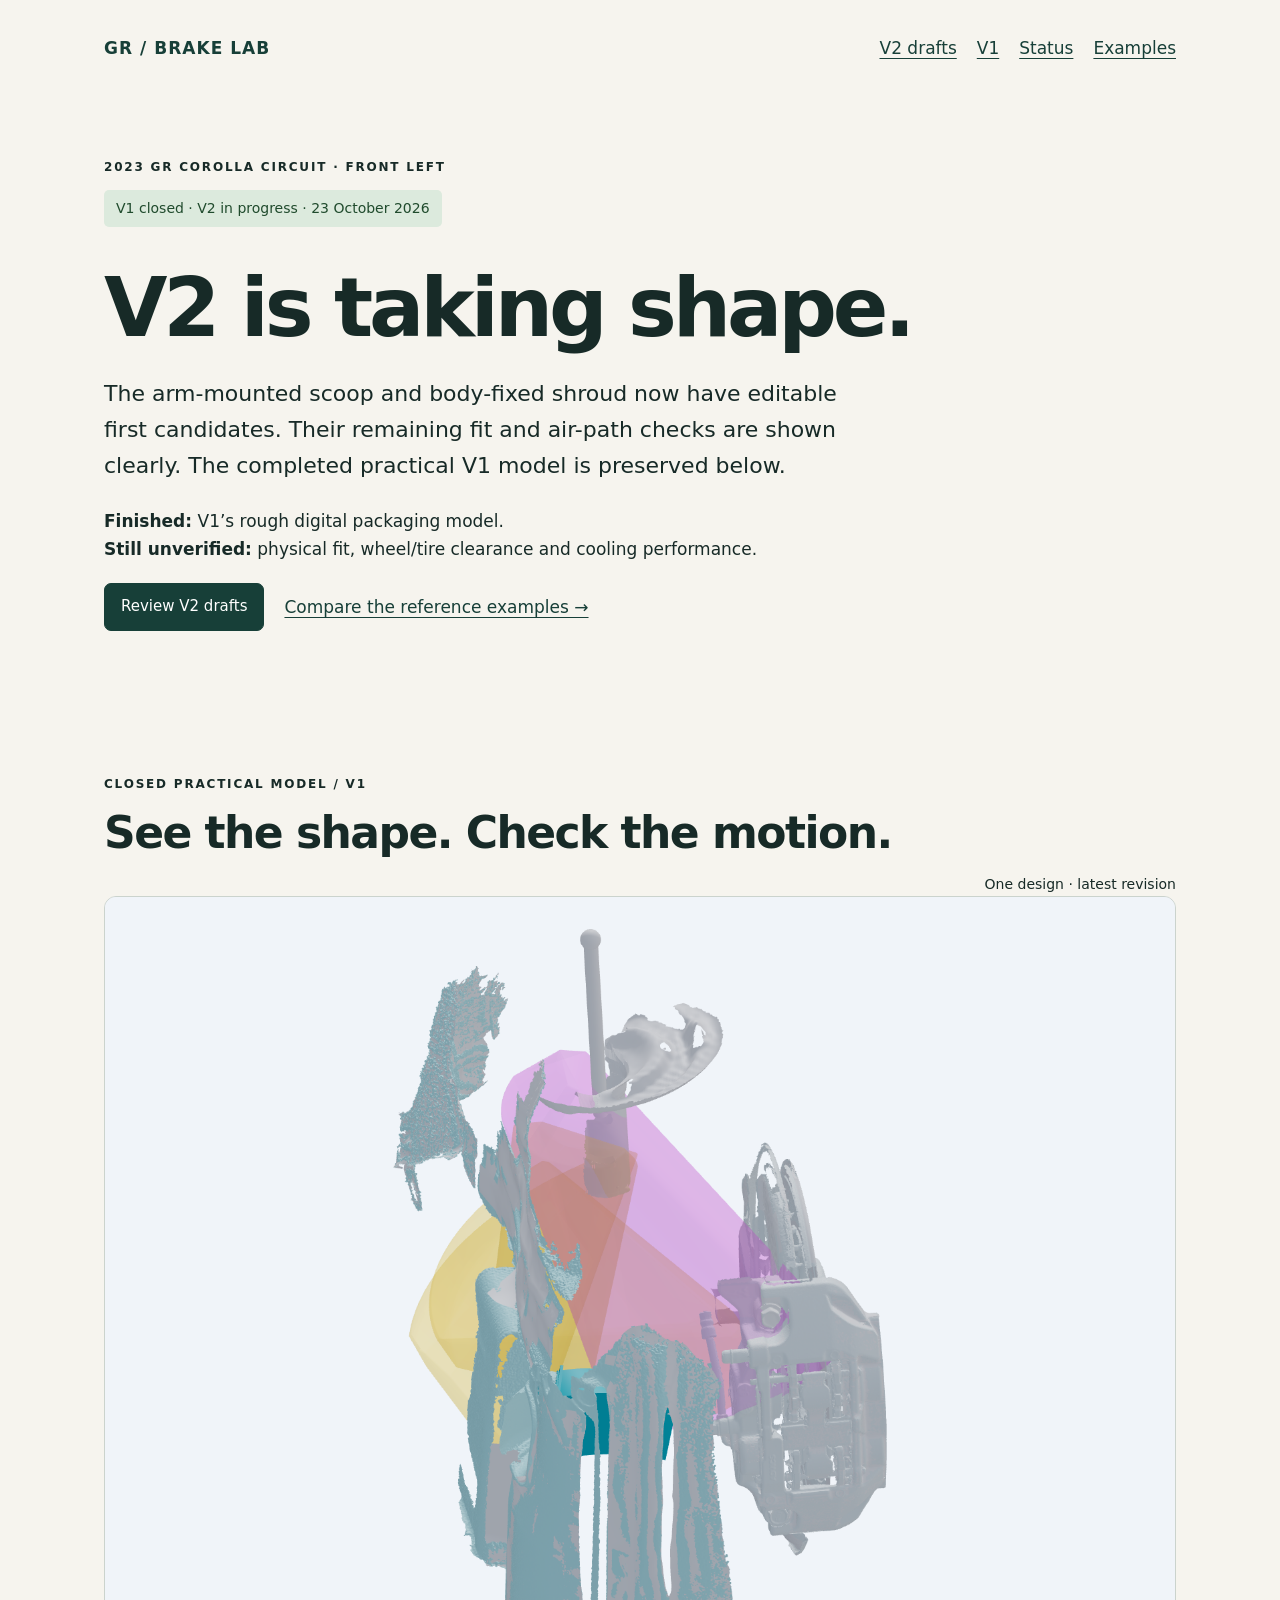
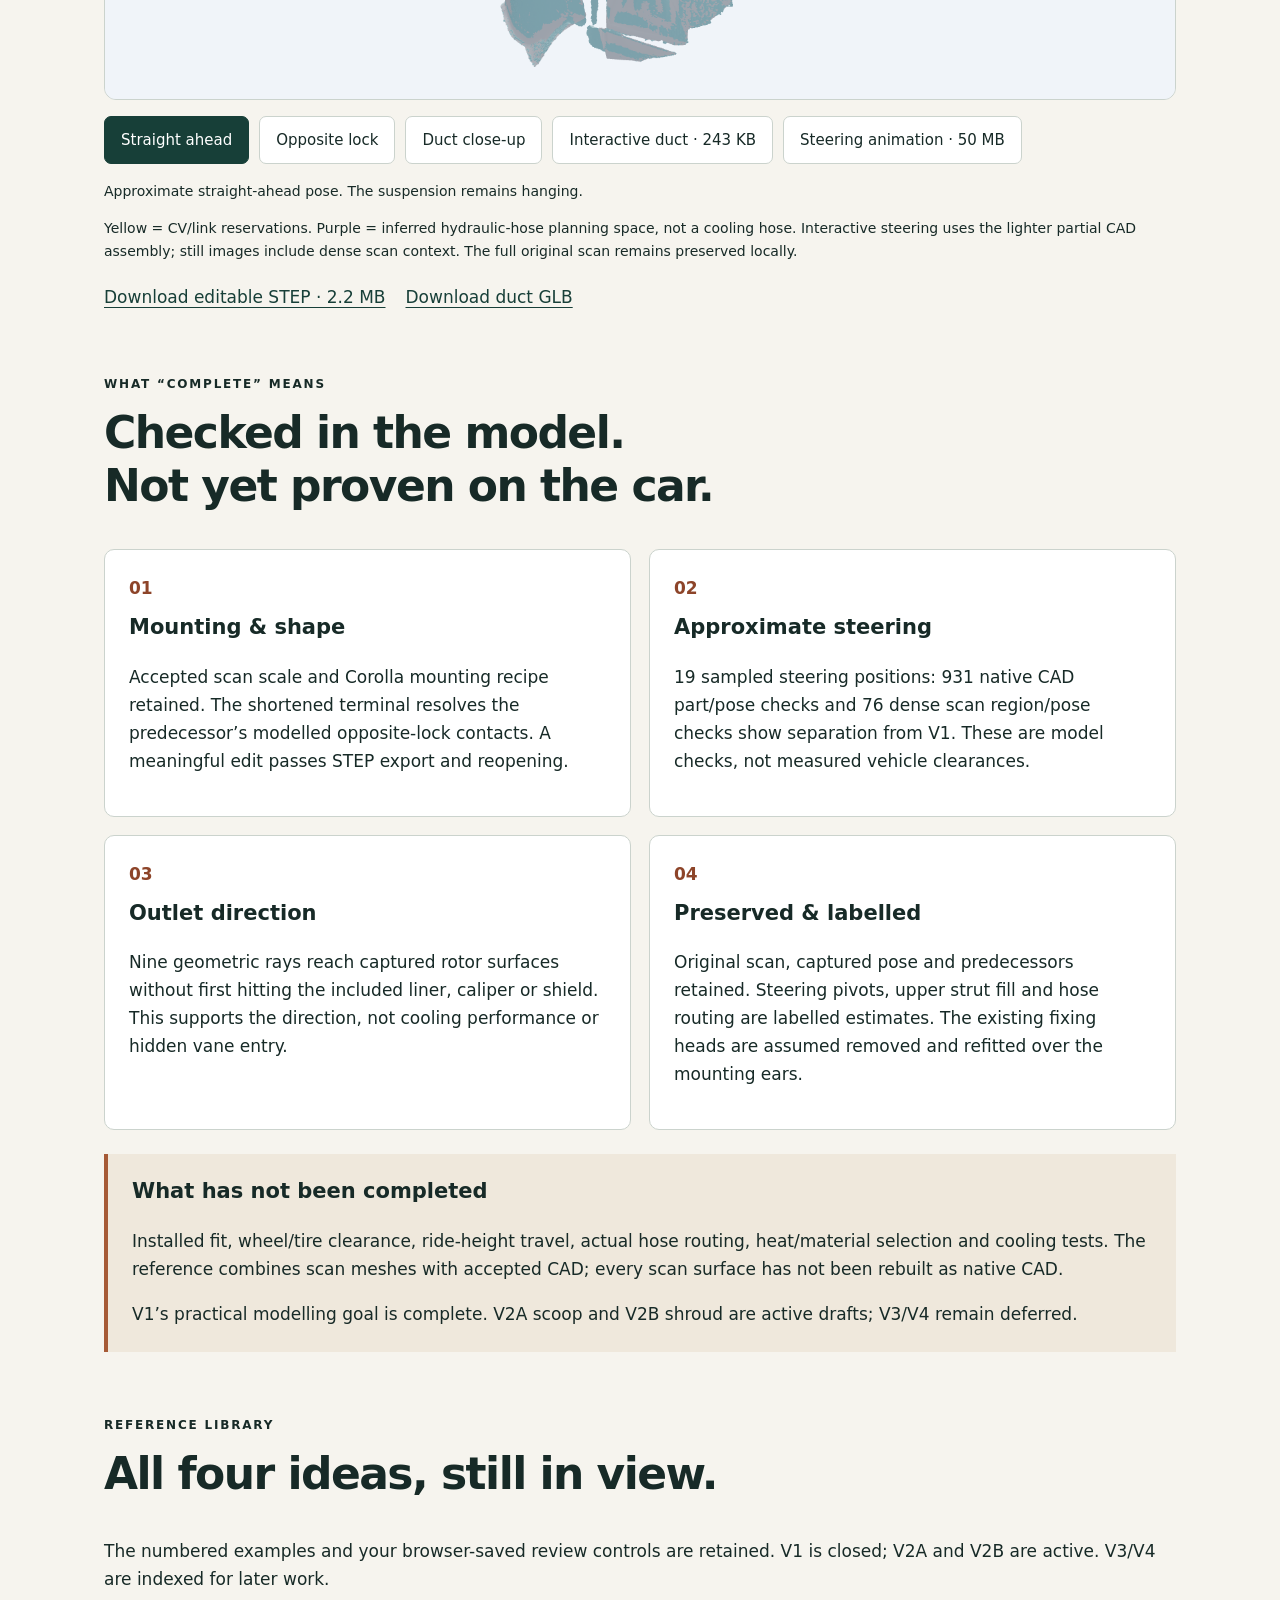
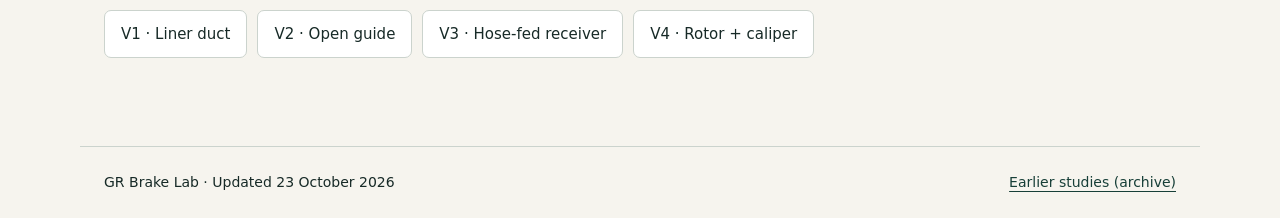
==== commit 8dd89a53: "Align gallery and home scope with active V2 alternatives" ====
--- a/index.html
+++ b/index.html
@@ -1,7 +1,7 @@
 <!doctype html>
-<html lang="en"><head><meta charset="utf-8"><meta name="viewport" content="width=device-width,initial-scale=1,viewport-fit=cover"><meta name="theme-color" content="#173f38"><meta name="description" content="Current GR Corolla V1 brake duct: editable model, nominal steering checks, and four-version reference library."><title>V2 in progress · GR Brake Lab</title><link rel="icon" href="favicon.svg"><link rel="stylesheet" href="current.css"><script src="current.js" defer></script></head>
+<html lang="en"><head><meta charset="utf-8"><meta name="viewport" content="width=device-width,initial-scale=1,viewport-fit=cover"><meta name="theme-color" content="#173f38"><meta name="description" content="GR Corolla brake cooling: V2 scoop and shroud drafts, closed V1 model, and four-version reference library."><title>V2 in progress · GR Brake Lab</title><link rel="icon" href="favicon.svg"><link rel="stylesheet" href="current.css"><script src="current.js" defer></script></head>
 <body><a class="skip" href="#main">Skip to current model</a><header><a class="brand" href="index.html">GR / BRAKE LAB</a><nav aria-label="Main"><a href="v2.html">V2 drafts</a><a href="#model">V1</a><a href="#checks">Status</a><a href="review.html">Examples</a></nav></header>
-<main id="main"><section class="hero"><p class="eyebrow">2023 GR COROLLA CIRCUIT · FRONT LEFT</p><p class="badge">V1 closed · V2 in progress · 23 October 2026</p><h1>V2 is taking shape.</h1><p class="lead">The arm-mounted scoop and body-fixed shroud now have editable first candidates. Their remaining fit and air-path checks are shown clearly. The completed practical V1 model is preserved below.</p><p><strong>Finished:</strong> the rough digital packaging model.<br><strong>Still unverified:</strong> physical fit, wheel/tire clearance and cooling performance.</p><div class="links"><a class="button" href="v2.html">Review V2 drafts</a><a href="review.html#V1-01">Compare the reference examples →</a></div></section>
+<main id="main"><section class="hero"><p class="eyebrow">2023 GR COROLLA CIRCUIT · FRONT LEFT</p><p class="badge">V1 closed · V2 in progress · 23 October 2026</p><h1>V2 is taking shape.</h1><p class="lead">The arm-mounted scoop and body-fixed shroud now have editable first candidates. Their remaining fit and air-path checks are shown clearly. The completed practical V1 model is preserved below.</p><p><strong>Finished:</strong> V1’s rough digital packaging model.<br><strong>Still unverified:</strong> physical fit, wheel/tire clearance and cooling performance.</p><div class="links"><a class="button" href="v2.html">Review V2 drafts</a><a href="review.html#V1-01">Compare the reference examples →</a></div></section>
 <section id="model" aria-labelledby="model-title"><div class="section-title"><div><p class="eyebrow">CLOSED PRACTICAL MODEL / V1</p><h2 id="model-title">See the shape. Check the motion.</h2></div><span>One design · latest revision</span></div><div class="viewer"><img id="poster" src="assets/current/straight.png" width="1600" height="1200" alt="Whole scan and CAD context at approximate straight ahead; yellow CV/link reservations and purple inferred hydraulic hose space"><div id="model-slot" hidden></div></div><div class="controls" aria-label="Model views"><button data-image="straight" aria-pressed="true">Straight ahead</button><button data-image="opposite" aria-pressed="false">Opposite lock</button><button data-image="duct" aria-pressed="false">Duct close-up</button><button data-model="v1" aria-pressed="false">Interactive duct · 243 KB</button><button data-model="steering" aria-pressed="false">Steering animation · 50 MB</button></div><p id="media-status" role="status">Approximate straight-ahead pose. The suspension remains hanging.</p><div id="play-controls" hidden><button id="play" aria-pressed="false">Play steering</button><label for="timeline">Steering position</label><input id="timeline" type="range" min="0" max="10" step="0.05" value="0"></div><p class="caption">Yellow = CV/link reservations. Purple = inferred hydraulic-hose planning space, not a cooling hose. Interactive steering uses the lighter partial CAD assembly; still images include dense scan context. The full original scan remains preserved locally.</p><div class="links"><a href="assets/current/v1.step" download>Download editable STEP · 2.2 MB</a><a href="assets/current/v1.glb" download>Download duct GLB</a></div></section>
 <section id="checks"><p class="eyebrow">WHAT “COMPLETE” MEANS</p><h2>Checked in the model.<br>Not yet proven on the car.</h2><div class="grid"><article><span class="number">01</span><h3>Mounting & shape</h3><p>Accepted scan scale and Corolla mounting recipe retained. The shortened terminal resolves the predecessor’s modelled opposite-lock contacts. A meaningful edit passes STEP export and reopening.</p></article><article><span class="number">02</span><h3>Approximate steering</h3><p>19 sampled steering positions: 931 native CAD part/pose checks and 76 dense scan region/pose checks show separation from V1. These are model checks, not measured vehicle clearances.</p></article><article><span class="number">03</span><h3>Outlet direction</h3><p>Nine geometric rays reach captured rotor surfaces without first hitting the included liner, caliper or shield. This supports the direction, not cooling performance or hidden vane entry.</p></article><article><span class="number">04</span><h3>Preserved & labelled</h3><p>Original scan, captured pose and predecessors retained. Steering pivots, upper strut fill and hose routing are labelled estimates. The existing fixing heads are assumed removed and refitted over the mounting ears.</p></article></div><aside><h3>What has not been completed</h3><p>Installed fit, wheel/tire clearance, ride-height travel, actual hose routing, heat/material selection and cooling tests. The reference combines scan meshes with accepted CAD; every scan surface has not been rebuilt as native CAD.</p><p>V1’s practical modelling goal is complete. V2A scoop and V2B shroud are active drafts; V3/V4 remain deferred.</p></aside></section>
 <section><p class="eyebrow">REFERENCE LIBRARY</p><h2>All four ideas, still in view.</h2><p>The numbered examples and your browser-saved review controls are retained. V1 is closed; V2A and V2B are active. V3/V4 are indexed for later work.</p><div class="controls"><a href="review.html#V1-01">V1 · Liner duct</a><a href="review.html#V2-01">V2 · Open guide</a><a href="review.html#V3-01">V3 · Hose-fed receiver</a><a href="review.html#V4-01">V4 · Rotor + caliper</a></div></section></main><footer><span>GR Brake Lab · Updated 23 October 2026</span><a href="earlier-concepts.html">Earlier studies (archive)</a></footer></body></html>
